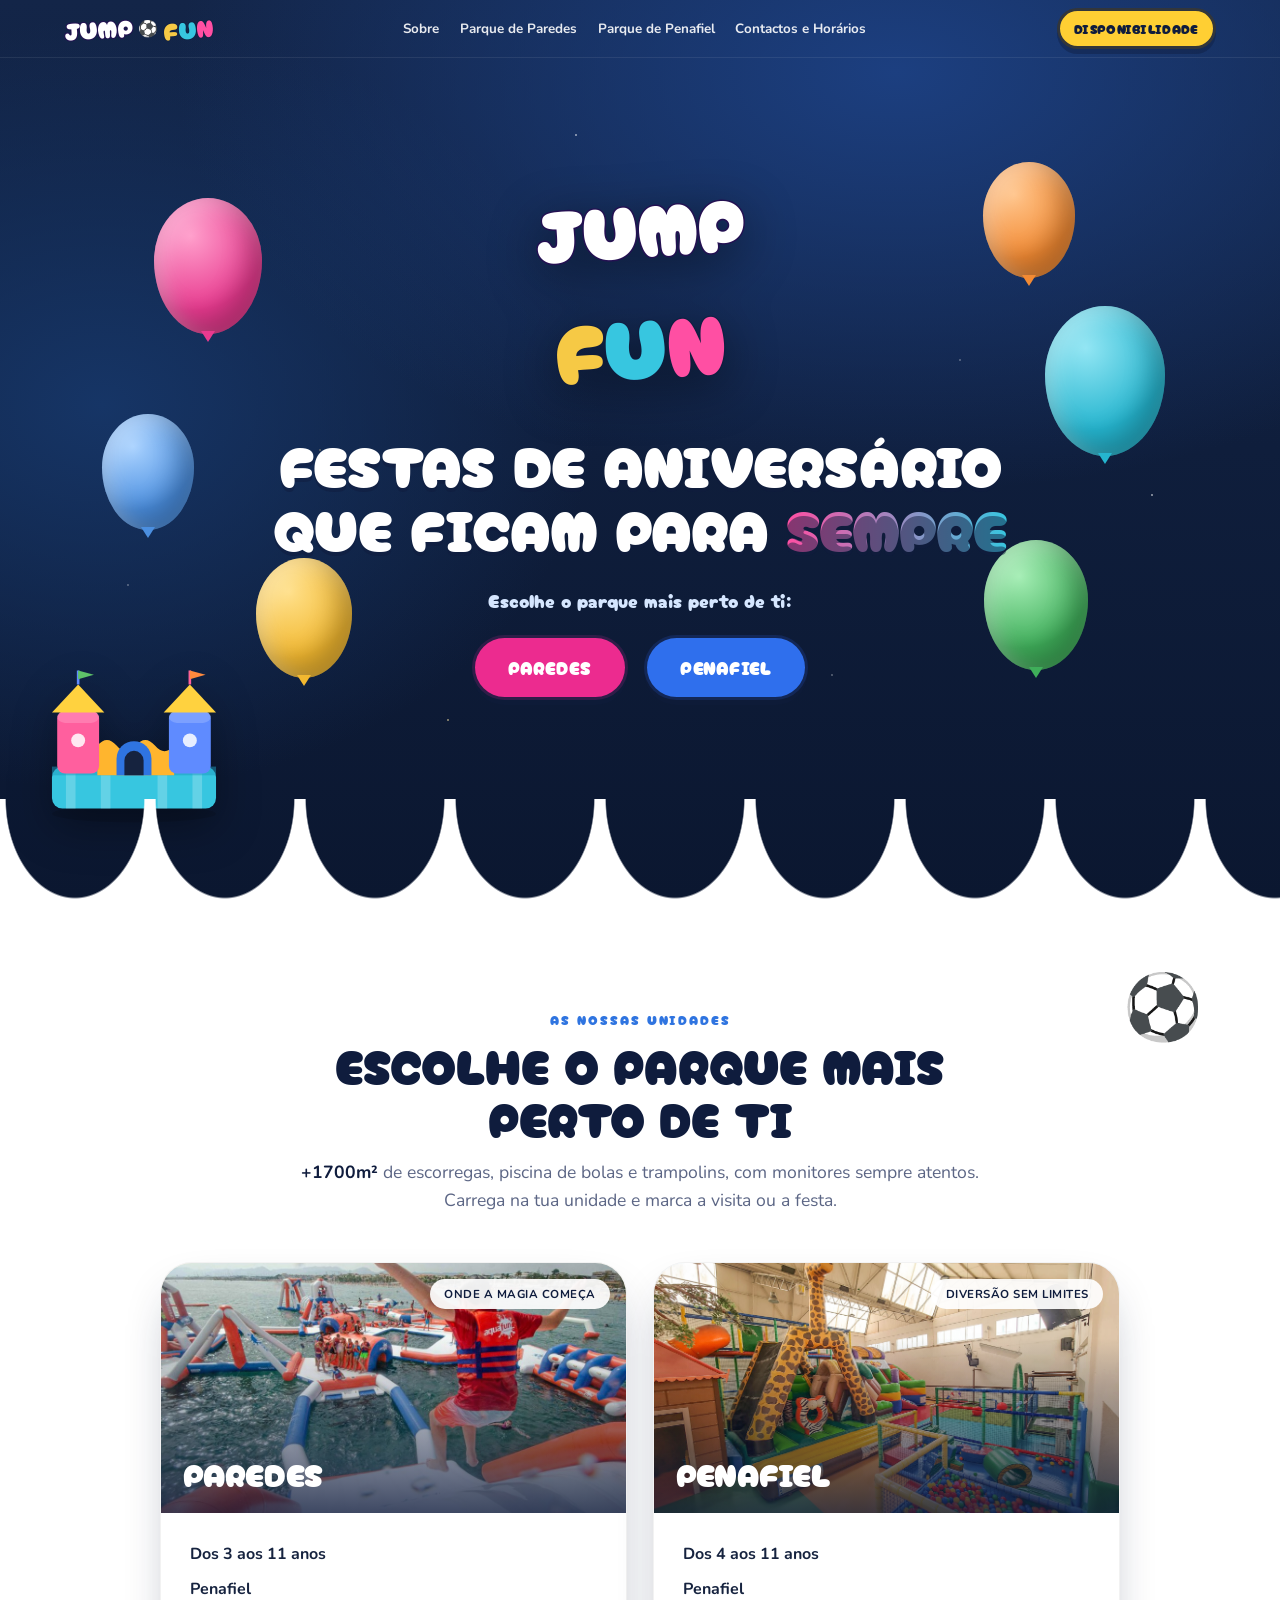
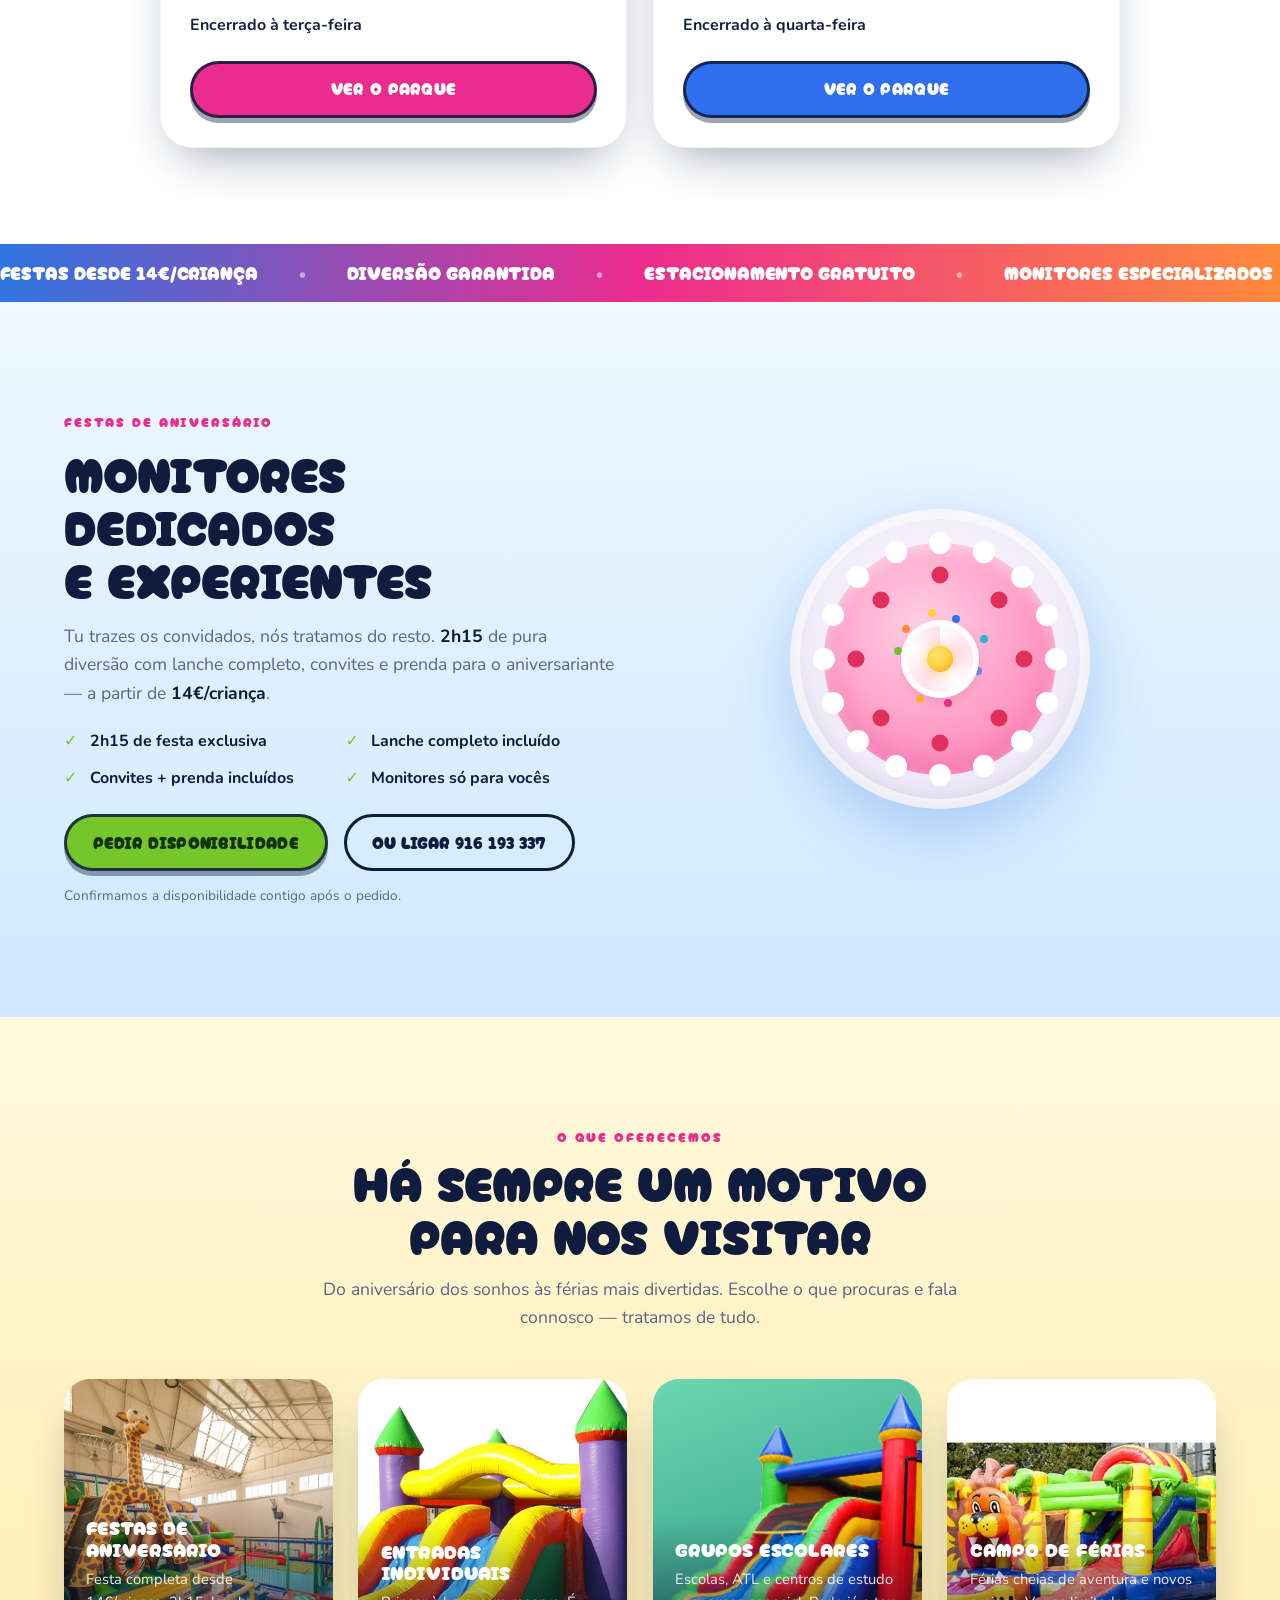
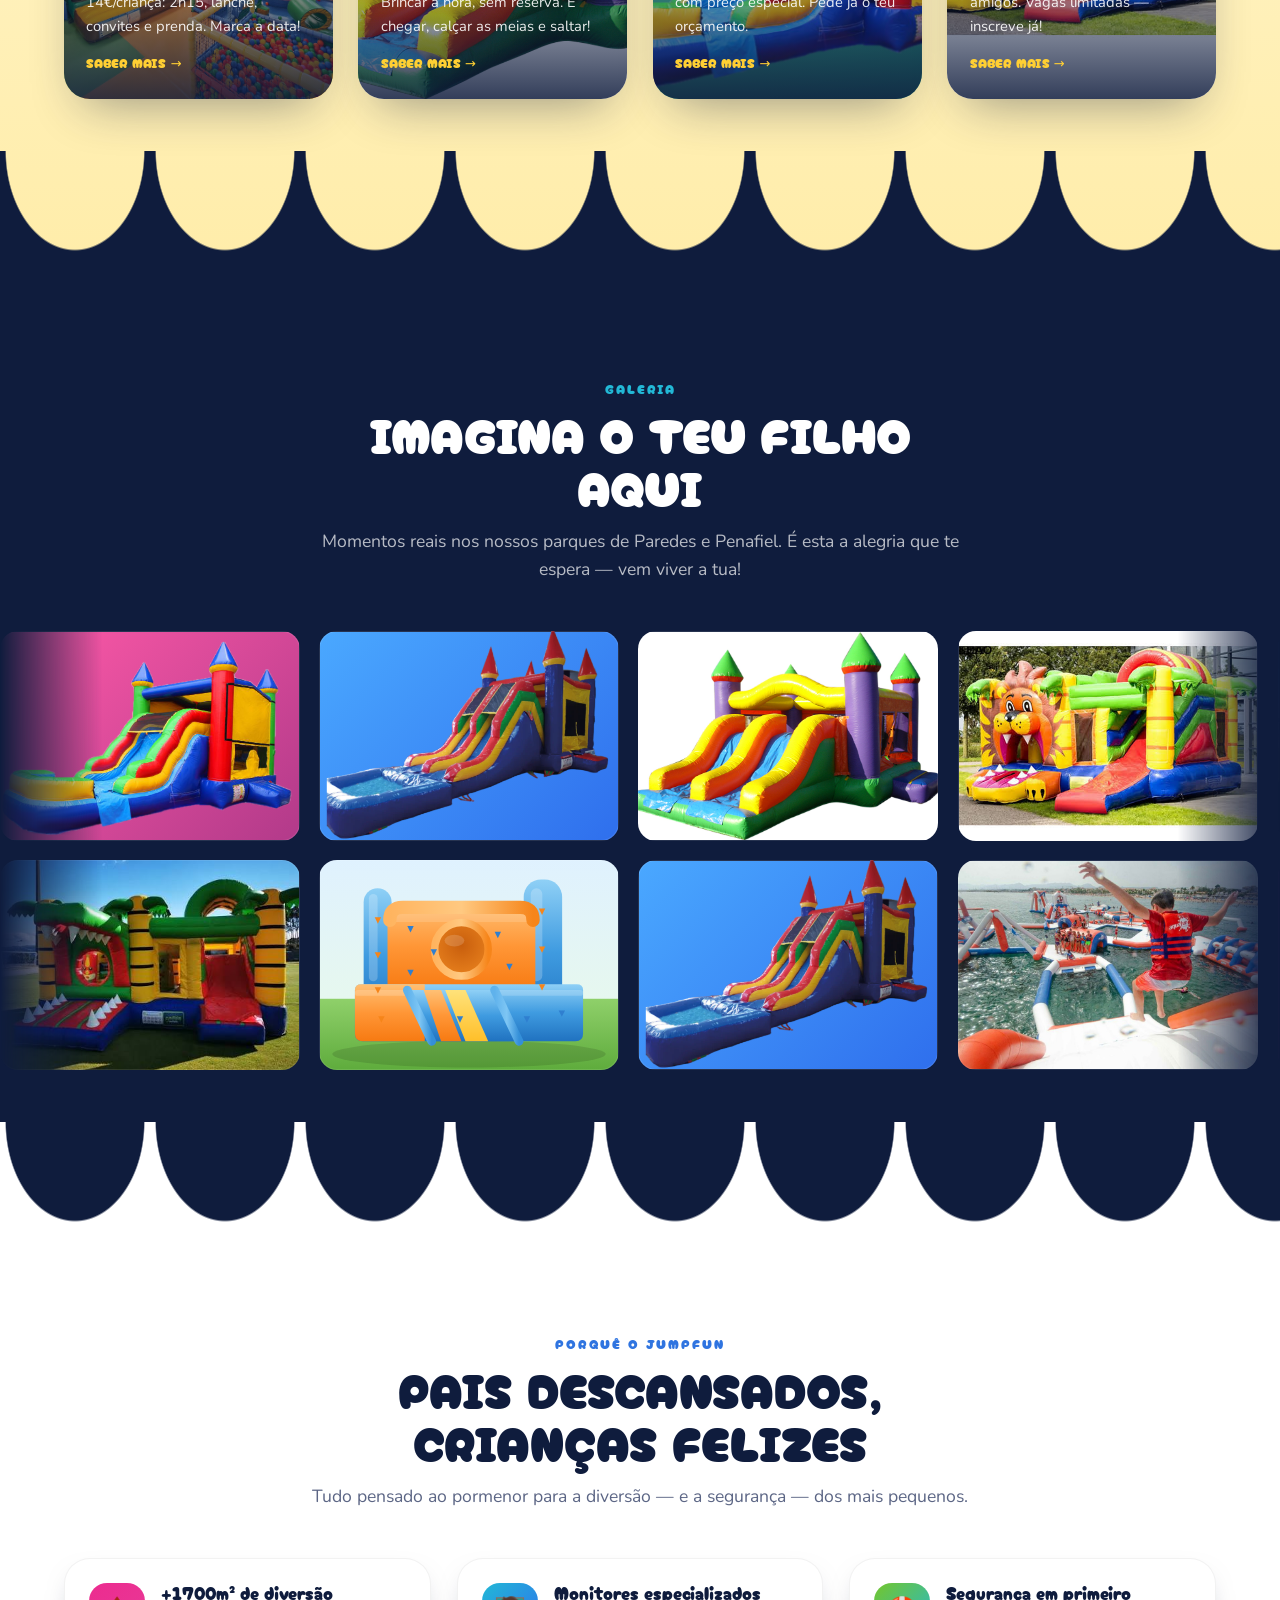
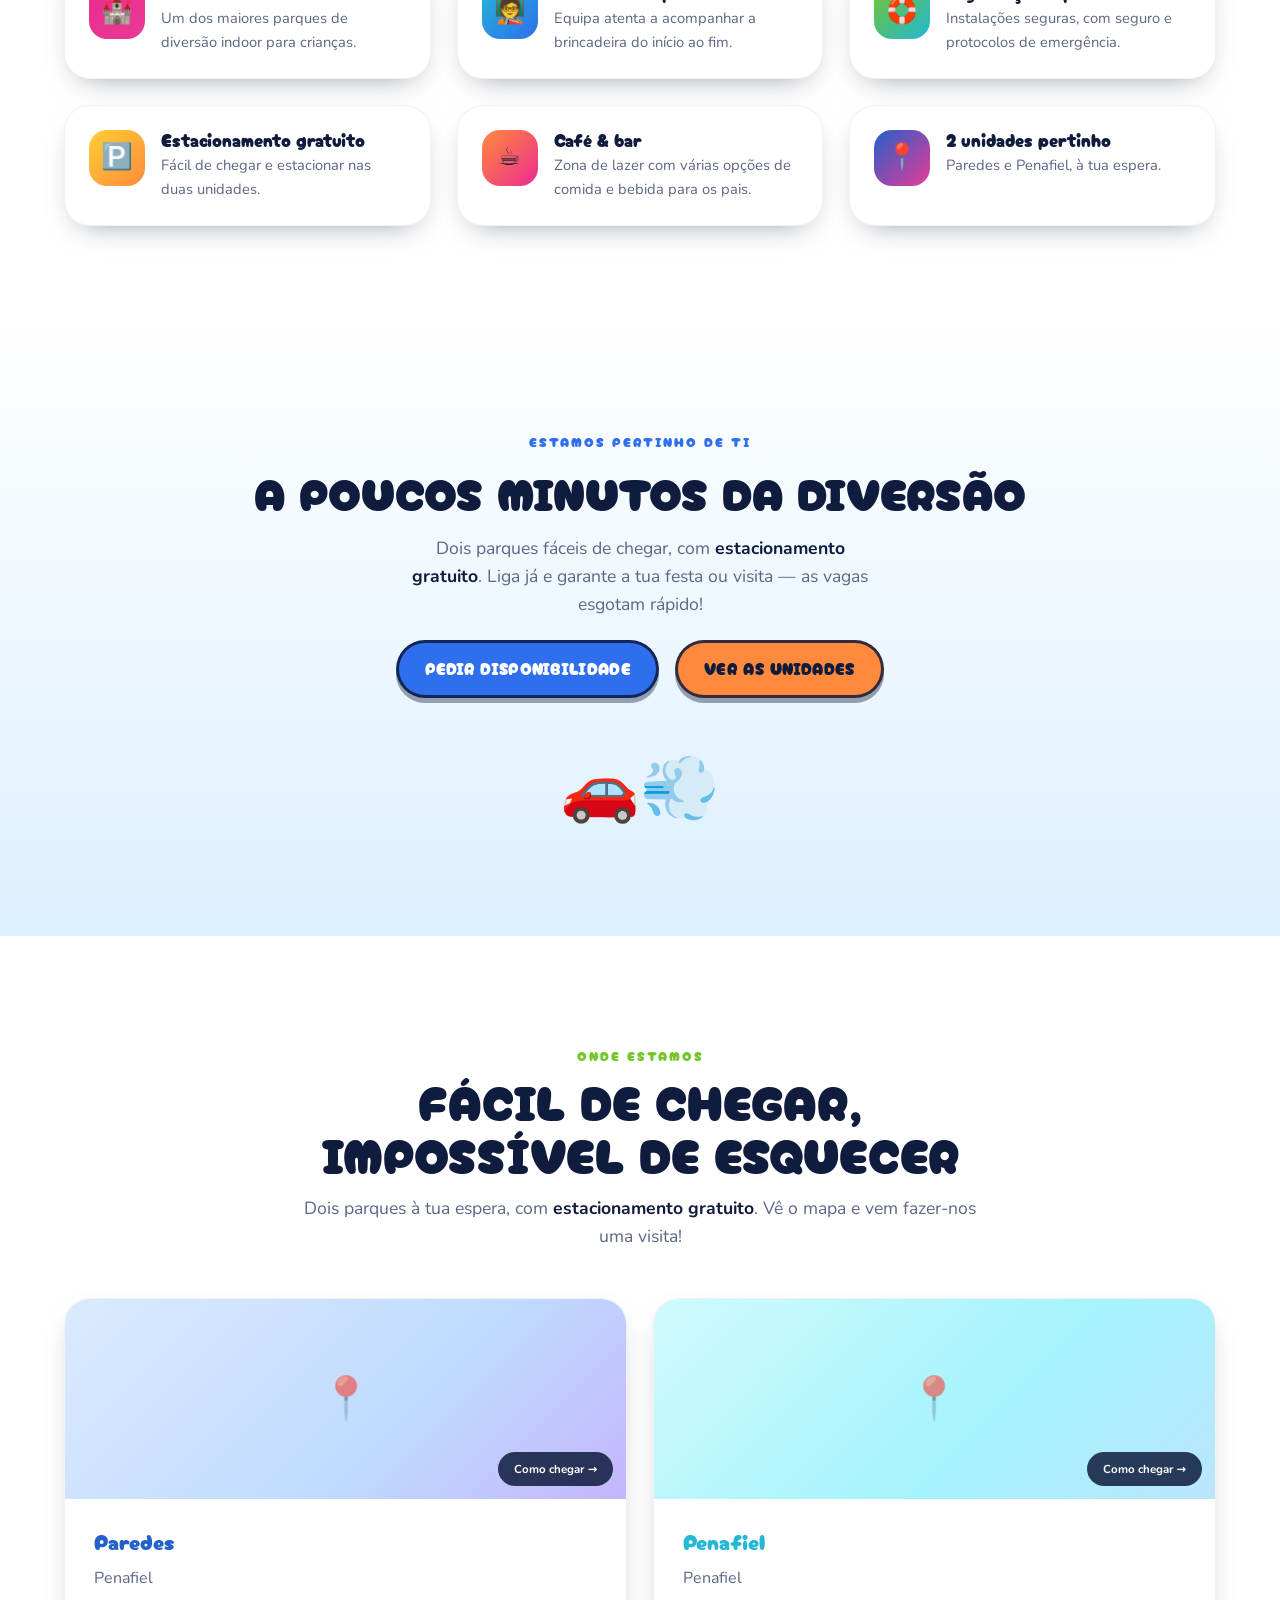
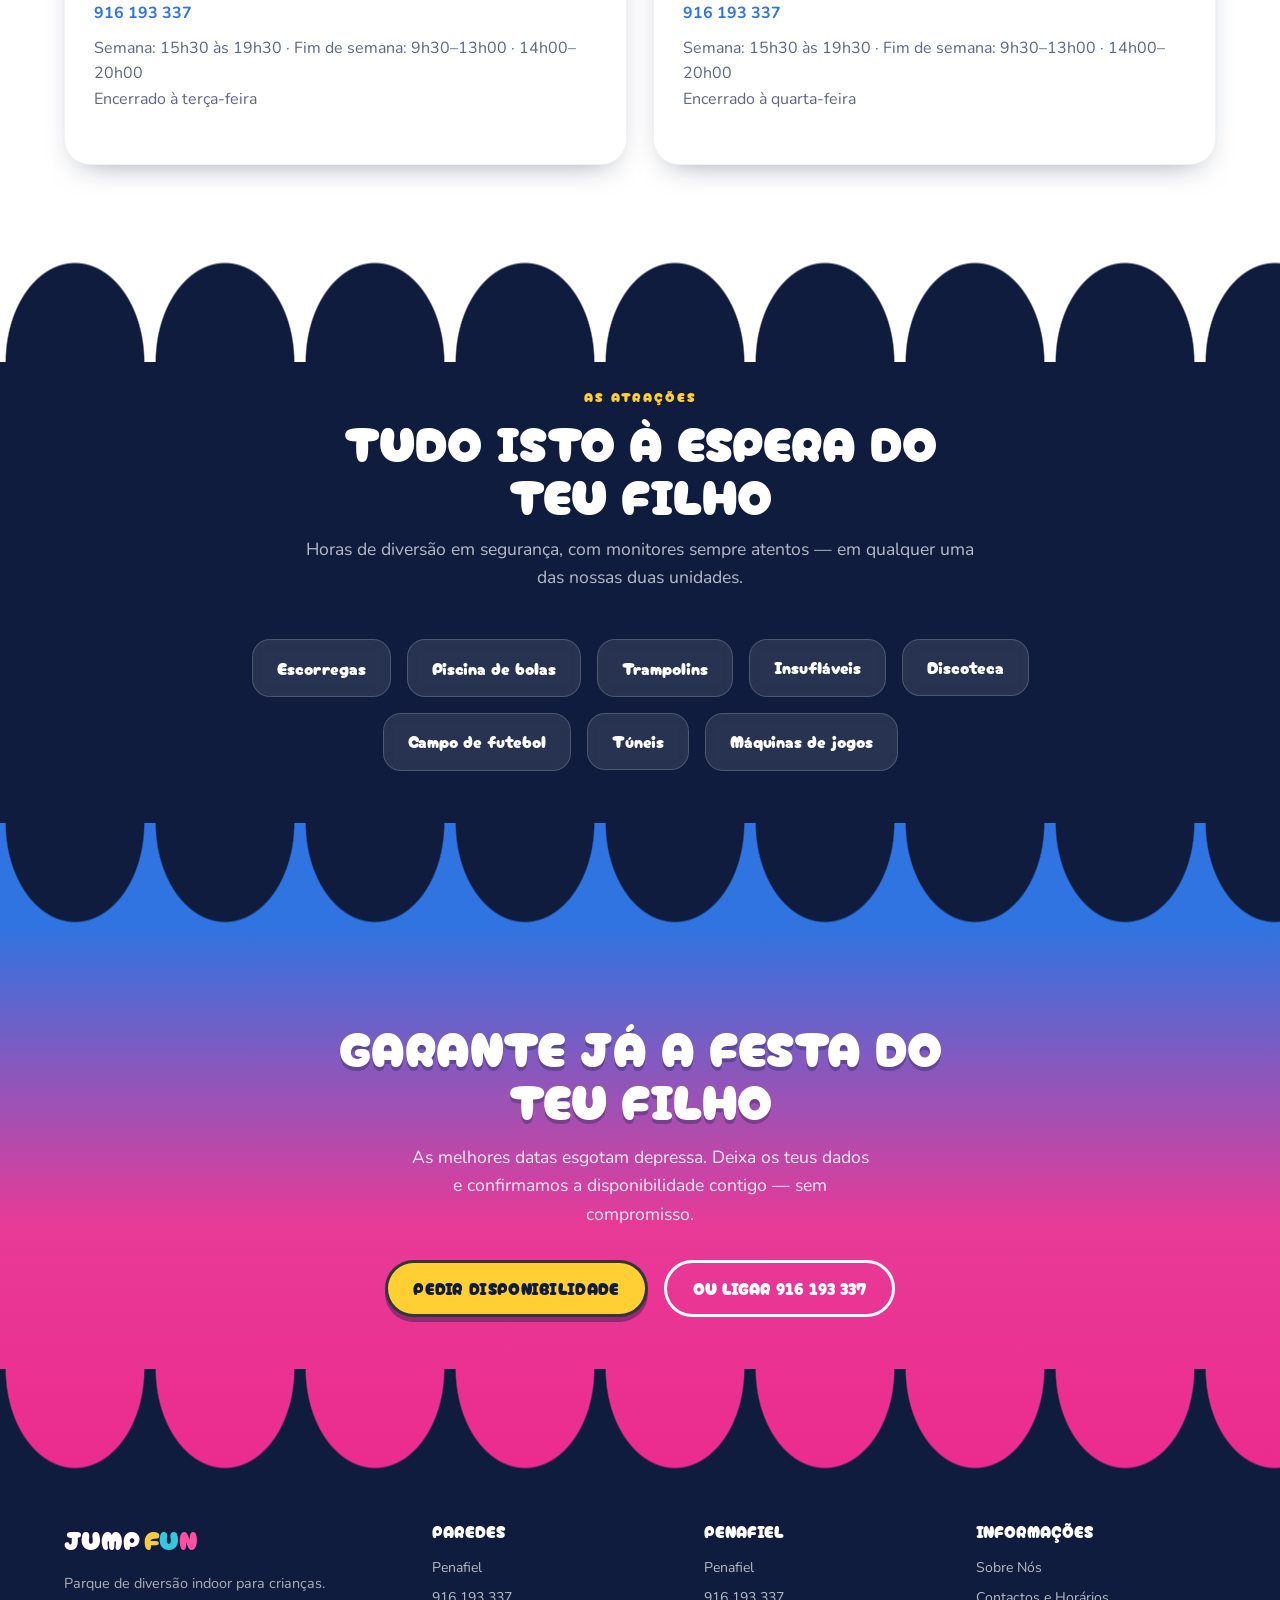
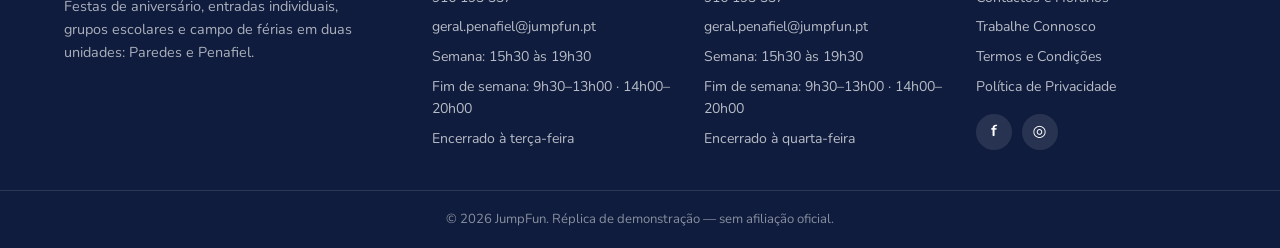
==== index.html @ 9852b0cd "Fundo da seccao de Festas passa a azul-claro" ====
<!DOCTYPE html>
<html lang="pt">
<head>
  <meta charset="UTF-8" />
  <meta name="viewport" content="width=device-width, initial-scale=1.0" />
  <meta name="description" content="Parque de diversão indoor para crianças. Festas de aniversário, entradas individuais, grupos escolares e campo de férias em duas unidades: Paredes e Penafiel." />
  <title>JumpFun — Diversão mágica para crianças</title>
  <link rel="icon" href="data:image/svg+xml,%3Csvg xmlns='http://www.w3.org/2000/svg' viewBox='0 0 100 100'%3E%3Ctext y='.9em' font-size='90'%3E%F0%9F%8E%88%3C/text%3E%3C/svg%3E" />
  <link rel="preconnect" href="https://fonts.googleapis.com" />
  <link rel="preconnect" href="https://fonts.gstatic.com" crossorigin />
  <link href="https://fonts.googleapis.com/css2?family=Cherry+Bomb+One&family=Nunito:wght@400;600;700;800&display=swap" rel="stylesheet" />
  <link rel="stylesheet" href="css/styles.css?v=20260718e" />
</head>
<body>

  <!-- ===================== CABEÇALHO ===================== -->
  <header class="site-header" id="header">
    <div class="container header-inner">
      <a href="#topo" class="logo" aria-label="JumpFun">
        <span class="logo-balizas">Jump</span><span class="logo-ball" aria-hidden="true">⚽</span>
        <span class="logo-landia">
          <span style="--c:#f6c945">F</span><span style="--c:#37c6e0">U</span><span style="--c:#ff4fa3">N</span>
        </span>
      </a>

      <nav class="nav" id="nav" aria-label="Principal">
        <a href="#sobre">Sobre</a>
        <a href="#unidades">Parque de Paredes</a>
        <a href="#unidades">Parque de Penafiel</a>
        <a href="#contactos">Contactos e Horários</a>
      </nav>

      <div class="header-actions">
        <a href="#festas" class="btn3d btn-yellow btn-sm nav-cta">Disponibilidade</a>
        <button class="nav-toggle" id="navToggle" aria-label="Abrir menu" aria-expanded="false" aria-controls="nav">☰</button>
      </div>
    </div>
  </header>

  <!-- ===================== HERO ===================== -->
  <section class="hero" id="topo">
    <div class="stars" aria-hidden="true"></div>
    <span class="balloon b-pink"   aria-hidden="true"></span>
    <span class="balloon b-purple" aria-hidden="true"></span>
    <span class="balloon b-yellow" aria-hidden="true"></span>
    <span class="balloon b-green"  aria-hidden="true"></span>
    <span class="balloon b-orange" aria-hidden="true"></span>
    <span class="balloon b-teal"   aria-hidden="true"></span>
    <img src="img/insuflavel.svg" class="hero-inflatable" alt="" aria-hidden="true" />

    <div class="container hero-inner">
      <div class="hero-logo" aria-hidden="true">
        <span class="logo-balizas big">Jump</span>
        <span class="logo-landia big">
          <span style="--c:#f6c945">F</span><span style="--c:#37c6e0">U</span><span style="--c:#ff4fa3">N</span>
        </span>
      </div>
      <h1 class="hero-title">Festas de aniversário que ficam para <span class="text-gradient">sempre</span></h1>
      <p class="hero-sub">Escolhe o parque mais perto de ti:</p>
      <div class="hero-actions">
        <a href="#unidades" class="btn3d btn-pink btn-lg">Paredes</a>
        <a href="#unidades" class="btn3d btn-blue btn-lg">Penafiel</a>
      </div>
    </div>
    <div class="wave wave-white" aria-hidden="true"></div>
  </section>

  <!-- ===================== UNIDADES ===================== -->
  <section class="section section-white" id="unidades">
    <span class="deco-ball" data-spin="0.55" aria-hidden="true">⚽</span>
    <div class="container">
      <div class="section-head" id="sobre">
        <p class="eyebrow eyebrow-purple">As nossas unidades</p>
        <h2>Escolhe o parque mais perto de ti</h2>
        <p class="lead"><strong>+1700m²</strong> de escorregas, piscina de bolas e trampolins, com
          monitores sempre atentos. Carrega na tua unidade e marca a visita ou a festa.</p>
      </div>

      <div class="grid grid-2 units">
        <article class="unit-card">
          <div class="unit-photo photo-smf">
            <span class="badge">Onde a magia começa</span>
            <h3>Paredes</h3>
          </div>
          <div class="unit-body">
            <ul class="plain-list">
              <li>Dos 3 aos 11 anos</li>
              <li>Penafiel</li>
              <li>Encerrado à terça-feira</li>
            </ul>
            <a href="#contactos" class="btn3d btn-pink btn-block">Ver o parque</a>
          </div>
        </article>
        <article class="unit-card">
          <div class="unit-photo photo-oaz">
            <span class="badge">Diversão sem limites</span>
            <h3>Penafiel</h3>
          </div>
          <div class="unit-body">
            <ul class="plain-list">
              <li>Dos 4 aos 11 anos</li>
              <li>Penafiel</li>
              <li>Encerrado à quarta-feira</li>
            </ul>
            <a href="#contactos" class="btn3d btn-blue btn-block">Ver o parque</a>
          </div>
        </article>
      </div>
    </div>
  </section>

  <!-- ===================== FAIXA A ROLAR ===================== -->
  <div class="marquee-bar" aria-hidden="true">
    <div class="marquee-track">
      <span>Festas desde 14€/criança</span><span>Diversão garantida</span><span>Estacionamento gratuito</span>
      <span>Monitores especializados</span><span>Lanche incluído</span><span>+1700m² de diversão</span>
      <span>Marca já: 916 193 337</span><span>2 parques à tua espera</span>
      <span>Festas desde 14€/criança</span><span>Diversão garantida</span><span>Estacionamento gratuito</span>
      <span>Monitores especializados</span><span>Lanche incluído</span><span>+1700m² de diversão</span>
      <span>Marca já: 916 193 337</span><span>2 parques à tua espera</span>
    </div>
  </div>

  <!-- ===================== FESTAS ===================== -->
  <section class="section section-blush" id="festas">
    <div class="container grid grid-2 party">
      <div class="party-content">
        <p class="eyebrow eyebrow-pink">Festas de aniversário</p>
        <h2>Monitores dedicados<br class="hide-sm" /> e experientes</h2>
        <p class="lead">Tu trazes os convidados, nós tratamos do resto. <strong>2h15</strong> de pura
          diversão com lanche completo, convites e prenda para o aniversariante — a partir de
          <strong>14€/criança</strong>.</p>
        <ul class="feature-grid">
          <li>2h15 de festa exclusiva</li>
          <li>Lanche completo incluído</li>
          <li>Convites + prenda incluídos</li>
          <li>Monitores só para vocês</li>
        </ul>
        <div class="btn-row">
          <a href="#contactos" class="btn3d btn-green">Pedir disponibilidade</a>
          <a href="tel:+351916193337" class="btn-ghost">Ou ligar 916 193 337</a>
        </div>
        <p class="fineprint">Confirmamos a disponibilidade contigo após o pedido.</p>
      </div>
      <div class="party-art" aria-hidden="true">
        <div class="cake" data-spin="0.14">
          <span class="cake-plate"></span>
          <span class="cake-frost"></span>
          <span class="cake-cream"></span>
          <span class="cake-cherry"></span>
          <span class="cake-sprinkle"></span>
          <span class="cake-rosette"></span>
        </div>
      </div>
    </div>
  </section>

  <!-- ===================== O QUE OFERECEMOS ===================== -->
  <section class="section section-blush-2 has-wave-night" id="ofertas">
    <div class="container">
      <div class="section-head">
        <p class="eyebrow eyebrow-pink">O que oferecemos</p>
        <h2>Há sempre um motivo para nos visitar</h2>
        <p class="lead">Do aniversário dos sonhos às férias mais divertidas. Escolhe o que procuras
          e fala connosco — tratamos de tudo.</p>
      </div>
      <div class="grid grid-4 offers">
        <a href="#festas" class="offer-card o-pink">
          <div class="offer-overlay">
            <h3>Festas de Aniversário</h3>
            <p>Festa completa desde 14€/criança: 2h15, lanche, convites e prenda. Marca a data!</p>
            <span class="offer-link">Saber mais →</span>
          </div>
        </a>
        <a href="#contactos" class="offer-card o-cyan">
          <div class="offer-overlay">
            <h3>Entradas Individuais</h3>
            <p>Brincar à hora, sem reserva. É chegar, calçar as meias e saltar!</p>
            <span class="offer-link">Saber mais →</span>
          </div>
        </a>
        <a href="#contactos" class="offer-card o-green">
          <div class="offer-overlay">
            <h3>Grupos Escolares</h3>
            <p>Escolas, ATL e centros de estudo com preço especial. Pede já o teu orçamento.</p>
            <span class="offer-link">Saber mais →</span>
          </div>
        </a>
        <a href="#contactos" class="offer-card o-orange">
          <div class="offer-overlay">
            <h3>Campo de Férias</h3>
            <p>Férias cheias de aventura e novos amigos. Vagas limitadas — inscreve já!</p>
            <span class="offer-link">Saber mais →</span>
          </div>
        </a>
      </div>
    </div>
    <div class="wave wave-night" aria-hidden="true"></div>
  </section>

  <!-- ===================== GALERIA ===================== -->
  <section class="section section-night has-wave-white">
    <div class="container">
      <div class="section-head light">
        <p class="eyebrow eyebrow-cyan">Galeria</p>
        <h2>Imagina o teu filho aqui</h2>
        <p class="lead">Momentos reais nos nossos parques de Paredes e Penafiel.
          É esta a alegria que te espera — vem viver a tua!</p>
      </div>
    </div>
    <div class="gallery-mask">
      <div class="gallery-row">
        <span class="gtile g1"></span><span class="gtile g2"></span><span class="gtile g3"></span>
        <span class="gtile g4"></span><span class="gtile g5"></span><span class="gtile g6"></span>
        <span class="gtile g7"></span><span class="gtile g8"></span>
        <span class="gtile g1"></span><span class="gtile g2"></span><span class="gtile g3"></span>
        <span class="gtile g4"></span><span class="gtile g5"></span><span class="gtile g6"></span>
        <span class="gtile g7"></span><span class="gtile g8"></span>
      </div>
      <div class="gallery-row reverse">
        <span class="gtile g5"></span><span class="gtile g8"></span><span class="gtile g2"></span>
        <span class="gtile g6"></span><span class="gtile g1"></span><span class="gtile g7"></span>
        <span class="gtile g3"></span><span class="gtile g4"></span>
        <span class="gtile g5"></span><span class="gtile g8"></span><span class="gtile g2"></span>
        <span class="gtile g6"></span><span class="gtile g1"></span><span class="gtile g7"></span>
        <span class="gtile g3"></span><span class="gtile g4"></span>
      </div>
    </div>
    <div class="wave wave-white" aria-hidden="true"></div>
  </section>

  <!-- ===================== PORQUÊ ===================== -->
  <section class="section section-white">
    <div class="container">
      <div class="section-head">
        <p class="eyebrow eyebrow-purple">Porquê o JumpFun</p>
        <h2>Pais descansados, crianças felizes</h2>
        <p class="lead">Tudo pensado ao pormenor para a diversão — e a segurança — dos mais pequenos.</p>
      </div>
      <div class="grid grid-3 why">
        <div class="why-card"><span class="why-icon i-pink">🏰</span><div><h3>+1700m² de diversão</h3><p>Um dos maiores parques de diversão indoor para crianças.</p></div></div>
        <div class="why-card"><span class="why-icon i-cyan">🧑‍🏫</span><div><h3>Monitores especializados</h3><p>Equipa atenta a acompanhar a brincadeira do início ao fim.</p></div></div>
        <div class="why-card"><span class="why-icon i-green">🛟</span><div><h3>Segurança em primeiro</h3><p>Instalações seguras, com seguro e protocolos de emergência.</p></div></div>
        <div class="why-card"><span class="why-icon i-yellow">🅿️</span><div><h3>Estacionamento gratuito</h3><p>Fácil de chegar e estacionar nas duas unidades.</p></div></div>
        <div class="why-card"><span class="why-icon i-orange">☕</span><div><h3>Café &amp; bar</h3><p>Zona de lazer com várias opções de comida e bebida para os pais.</p></div></div>
        <div class="why-card"><span class="why-icon i-violet">📍</span><div><h3>2 unidades pertinho</h3><p>Paredes e Penafiel, à tua espera.</p></div></div>
      </div>
    </div>
  </section>

  <!-- ===================== CTA INTERMÉDIO ===================== -->
  <section class="section section-sky">
    <div class="container center">
      <p class="eyebrow eyebrow-blue">Estamos pertinho de ti</p>
      <h2>A poucos minutos da diversão</h2>
      <p class="lead lead-center">Dois parques fáceis de chegar, com <strong>estacionamento gratuito</strong>.
        Liga já e garante a tua festa ou visita — as vagas esgotam rápido!</p>
      <div class="btn-row center">
        <a href="#contactos" class="btn3d btn-blue">Pedir disponibilidade</a>
        <a href="#unidades" class="btn3d btn-orange">Ver as unidades</a>
      </div>
      <div class="car-art" aria-hidden="true"><span>🚗💨</span></div>
    </div>
  </section>

  <!-- ===================== LOCALIZAÇÃO ===================== -->
  <section class="section section-white" id="contactos">
    <div class="container">
      <div class="section-head">
        <p class="eyebrow eyebrow-green">Onde estamos</p>
        <h2>Fácil de chegar, impossível de esquecer</h2>
        <p class="lead">Dois parques à tua espera, com <strong>estacionamento gratuito</strong>.
          Vê o mapa e vem fazer-nos uma visita!</p>
      </div>
      <div class="grid grid-2 locations">
        <article class="loc-card">
          <a class="loc-map map-smf" href="https://www.google.com/maps/search/Parque+JumpFun+Paredes" target="_blank" rel="noopener noreferrer">
            <span class="loc-pin">Como chegar →</span>
          </a>
          <div class="loc-body">
            <h3 class="c-violet">Paredes</h3>
            <ul class="plain-list">
              <li>Penafiel</li>
              <li><a href="tel:+351916193337">916 193 337</a></li>
              <li>Semana: 15h30 às 19h30 · Fim de semana: 9h30–13h00 · 14h00–20h00<br /><span class="muted">Encerrado à terça-feira</span></li>
            </ul>
          </div>
        </article>
        <article class="loc-card">
          <a class="loc-map map-oaz" href="https://www.google.com/maps/search/Parque+JumpFun+Penafiel" target="_blank" rel="noopener noreferrer">
            <span class="loc-pin">Como chegar →</span>
          </a>
          <div class="loc-body">
            <h3 class="c-cyan">Penafiel</h3>
            <ul class="plain-list">
              <li>Penafiel</li>
              <li><a href="tel:+351916193337">916 193 337</a></li>
              <li>Semana: 15h30 às 19h30 · Fim de semana: 9h30–13h00 · 14h00–20h00<br /><span class="muted">Encerrado à quarta-feira</span></li>
            </ul>
          </div>
        </article>
      </div>
    </div>
  </section>

  <!-- ===================== ATRAÇÕES ===================== -->
  <section class="section section-night atracoes has-wave-top-white has-wave-purple">
    <div class="container">
      <div class="section-head light">
        <p class="eyebrow eyebrow-yellow">As atrações</p>
        <h2>Tudo isto à espera do teu filho</h2>
        <p class="lead">Horas de diversão em segurança, com monitores sempre atentos —
          em qualquer uma das nossas duas unidades.</p>
      </div>
      <div class="chips">
        <span class="chip">Escorregas</span><span class="chip">Piscina de bolas</span>
        <span class="chip">Trampolins</span><span class="chip">Insufláveis</span>
        <span class="chip">Discoteca</span><span class="chip">Campo de futebol</span>
        <span class="chip">Túneis</span><span class="chip">Máquinas de jogos</span>
      </div>
    </div>
    <div class="wave wave-purple" aria-hidden="true"></div>
  </section>

  <!-- ===================== CTA FINAL ===================== -->
  <section class="section section-cta has-wave-night">
    <div class="container center">
      <h2 class="cta-title">Garante já a festa do teu filho</h2>
      <p class="lead lead-center light-text">As melhores datas esgotam depressa. Deixa os teus dados
        e confirmamos a disponibilidade contigo — sem compromisso.</p>
      <div class="btn-row center">
        <a href="#contactos" class="btn3d btn-yellow">Pedir disponibilidade</a>
        <a href="tel:+351916193337" class="btn-ghost light">Ou ligar 916 193 337</a>
      </div>
    </div>
    <div class="wave wave-night" aria-hidden="true"></div>
  </section>

  <!-- ===================== RODAPÉ ===================== -->
  <footer class="site-footer">
    <div class="container footer-grid">
      <div>
        <span class="logo-balizas">Jump</span>
        <span class="logo-landia">
          <span style="--c:#f6c945">F</span><span style="--c:#37c6e0">U</span><span style="--c:#ff4fa3">N</span>
        </span>
        <p class="footer-desc">Parque de diversão indoor para crianças. Festas de aniversário, entradas
          individuais, grupos escolares e campo de férias em duas unidades: Paredes e
          Penafiel.</p>
      </div>
      <div>
        <p class="footer-title">Paredes</p>
        <ul class="footer-list">
          <li>Penafiel</li>
          <li><a href="tel:+351916193337">916 193 337</a></li>
          <li><a href="mailto:geral.penafiel@jumpfun.pt">geral.penafiel@jumpfun.pt</a></li>
          <li>Semana: 15h30 às 19h30</li>
          <li>Fim de semana: 9h30–13h00 · 14h00–20h00</li>
          <li>Encerrado à terça-feira</li>
        </ul>
      </div>
      <div>
        <p class="footer-title">Penafiel</p>
        <ul class="footer-list">
          <li>Penafiel</li>
          <li><a href="tel:+351916193337">916 193 337</a></li>
          <li><a href="mailto:geral.penafiel@jumpfun.pt">geral.penafiel@jumpfun.pt</a></li>
          <li>Semana: 15h30 às 19h30</li>
          <li>Fim de semana: 9h30–13h00 · 14h00–20h00</li>
          <li>Encerrado à quarta-feira</li>
        </ul>
      </div>
      <div>
        <p class="footer-title">Informações</p>
        <ul class="footer-list">
          <li><a href="#sobre">Sobre Nós</a></li>
          <li><a href="#contactos">Contactos e Horários</a></li>
          <li><a href="#festas">Trabalhe Connosco</a></li>
          <li><a href="#">Termos e Condições</a></li>
          <li><a href="#">Política de Privacidade</a></li>
        </ul>
        <div class="socials">
          <a href="https://www.facebook.com/jumpfun" target="_blank" rel="noopener noreferrer" aria-label="Facebook">f</a>
          <a href="https://www.instagram.com/jumpfun" target="_blank" rel="noopener noreferrer" aria-label="Instagram">◎</a>
        </div>
      </div>
    </div>
    <div class="footer-bottom">
      <div class="container">
        <p>© <span id="ano"></span> JumpFun. Réplica de demonstração — sem afiliação oficial.</p>
      </div>
    </div>
  </footer>

  <script src="js/main.js?v=20260718e"></script>
</body>
</html>
---- css/styles.css ----
/* ===========================================================
   JumpFun — landing page
   Paleta "magic-*", tipografia Cherry Bomb One + Nunito.
   =========================================================== */

:root {
  --magic-night:   #0f1c3d;
  --magic-violet:  #2360c9;
  --magic-purple:  #2f74e0;
  --magic-pink:    #ec2b8f;
  --magic-fuchsia: #e83a97;
  --magic-cyan:    #22b8d6;
  --magic-blue:    #2f6fed;
  --magic-green:   #74c62b;
  --magic-yellow:  #ffcf33;
  --magic-orange:  #ff8a3d;

  --foreground: #0f1c3d;
  --ink: #16233f;
  --muted: #5c6685;

  --radius: 26px;
  --radius-lg: 32px;
  --shadow: 0 22px 50px -20px rgba(15,28,61,.45);
  --shadow-sm: 0 12px 30px -16px rgba(15,28,61,.5);
  --max: 1152px;

  --font-display: "Cherry Bomb One", "Nunito", system-ui, sans-serif;
  --font-body: "Nunito", system-ui, -apple-system, sans-serif;
}

* { box-sizing: border-box; }
html { scroll-behavior: smooth; }
body {
  margin: 0;
  font-family: var(--font-body);
  color: var(--ink);
  background: #fff;
  line-height: 1.6;
  -webkit-font-smoothing: antialiased;
  overflow-x: hidden;
}
html { overflow-x: hidden; }
img { max-width: 100%; display: block; }
a { color: inherit; text-decoration: none; }
h1, h2, h3, h4 { font-family: var(--font-display); font-weight: 400; margin: 0; line-height: 1.1; }
.container { width: min(var(--max), 92%); margin-inline: auto; }
.center { text-align: center; }
.hide-sm { display: inline; }

/* ---------- Logótipo ---------- */
.logo { display: inline-flex; align-items: center; gap: .3rem; line-height: 1; }
.logo-balizas {
  font-family: var(--font-display);
  font-size: 1.5rem; color: #fff;
  -webkit-text-stroke: 2px #241052; paint-order: stroke fill;
  text-transform: uppercase; transform: rotate(-4deg);
}
.logo-ball { font-size: 1rem; }
.logo-landia { font-family: var(--font-display); font-size: 1.5rem; text-transform: uppercase; transform: rotate(-4deg); }
.logo-landia span { color: var(--c); -webkit-text-stroke: 1.5px rgba(15,28,61,.6); paint-order: stroke fill; }
.logo-balizas.big { font-size: clamp(2.4rem, 8vw, 4.6rem); -webkit-text-stroke: 3px #241052; display: block; }
.logo-landia.big { font-size: clamp(2.6rem, 9vw, 5.2rem); display: block; margin-top: -.1em; }
.logo-landia.big span { -webkit-text-stroke: 2.5px rgba(15,28,61,.65); }
.site-footer .logo-balizas, .site-footer .logo-landia { font-size: 1.6rem; }

/* ---------- Botões 3D ---------- */
.btn3d {
  display: inline-flex; align-items: center; justify-content: center; gap: .4em;
  font-family: var(--font-display); font-size: 1rem;
  text-transform: uppercase; letter-spacing: .3px;
  padding: .8em 1.6em; border-radius: 999px;
  border: 3px solid rgba(15,28,61,.85); color: #fff; cursor: pointer;
  box-shadow: 0 5px 0 rgba(15,28,61,.4);
  transition: transform .14s ease, box-shadow .14s ease, filter .14s ease;
}
.btn3d:hover { transform: translateY(-3px); box-shadow: 0 8px 0 rgba(15,28,61,.4); }
.btn3d:active { transform: translateY(1px); box-shadow: 0 3px 0 rgba(15,28,61,.4); }
.btn-sm { font-size: .82rem; padding: .55em 1.1em; }
.btn-lg { font-size: 1.1rem; padding: .9em 1.9em; }
.btn-block { width: 100%; }
.btn-yellow { background: var(--magic-yellow); color: var(--magic-night); }
.btn-pink   { background: var(--magic-pink); }
.btn-blue   { background: var(--magic-blue); }
.btn-green  { background: var(--magic-green); color: #14320a; }
.btn-orange { background: var(--magic-orange); color: var(--magic-night); }
.btn-ghost {
  display: inline-flex; align-items: center; justify-content: center;
  font-family: var(--font-display); text-transform: uppercase; font-size: 1rem;
  padding: .8em 1.6em; border-radius: 999px; border: 3px solid var(--magic-night); color: var(--magic-night);
  transition: background .15s ease, color .15s ease;
}
.btn-ghost:hover { background: var(--magic-night); color: #fff; }
.btn-ghost.light { border-color: #fff; color: #fff; }
.btn-ghost.light:hover { background: #fff; color: var(--magic-night); }

/* ---------- Cabeçalho ---------- */
.site-header {
  position: fixed; inset: 0 0 auto 0; z-index: 60;
  padding: .5rem 0; transition: background .3s, box-shadow .3s;
  border-bottom: 1px solid rgba(255,255,255,.08);
}
.site-header.scrolled { background: rgba(15,28,61,.95); backdrop-filter: blur(12px); box-shadow: 0 10px 30px -14px rgba(0,0,0,.6); }
.header-inner { display: flex; align-items: center; justify-content: space-between; gap: 1rem; }
.nav { display: flex; align-items: center; gap: 1.3rem; }
.nav > a { color: rgba(255,255,255,.9); font-weight: 700; font-size: .84rem; white-space: nowrap; transition: color .15s; }
.nav > a:hover { color: var(--magic-yellow); }
.header-actions { display: flex; align-items: center; gap: .6rem; }
.nav-toggle { display: none; background: rgba(255,255,255,.12); border: 0; color: #fff; font-size: 1.2rem; width: 40px; height: 40px; border-radius: 50%; cursor: pointer; }

/* ---------- Hero ---------- */
.hero {
  position: relative; min-height: 100vh; display: flex; align-items: center;
  text-align: center; overflow: hidden; padding: 7rem 0 9rem; color: #fff;
  background:
    radial-gradient(1200px 700px at 70% 8%, #1c3f80 0%, transparent 60%),
    radial-gradient(900px 700px at 8% 45%, #163566 0%, transparent 55%),
    linear-gradient(180deg, #132548 0%, #0b1730 100%);
}
.stars {
  position: absolute; inset: 0; pointer-events: none; opacity: .85;
  background-image:
    radial-gradient(1.5px 1.5px at 20% 30%, #fff, transparent),
    radial-gradient(1.5px 1.5px at 80% 20%, #fff, transparent),
    radial-gradient(1px 1px at 50% 60%, #fff, transparent),
    radial-gradient(1.5px 1.5px at 35% 80%, #ffe9a8, transparent),
    radial-gradient(1px 1px at 65% 75%, #fff, transparent),
    radial-gradient(1.5px 1.5px at 90% 55%, #fff, transparent),
    radial-gradient(1px 1px at 10% 65%, #fff, transparent),
    radial-gradient(1.5px 1.5px at 45% 15%, #fff, transparent),
    radial-gradient(1px 1px at 25% 50%, #ffe9a8, transparent),
    radial-gradient(1px 1px at 75% 40%, #fff, transparent);
  background-repeat: no-repeat; animation: twinkle 4s ease-in-out infinite alternate;
}
@keyframes twinkle { from { opacity: .5; } to { opacity: .9; } }
.hero-inner { position: relative; z-index: 3; }
.hero-logo { filter: drop-shadow(0 12px 26px rgba(0,0,0,.45)); margin-bottom: 1.4rem; }
.hero-title { font-size: clamp(1.9rem, 5vw, 3.6rem); text-transform: uppercase; max-width: 20ch; margin: 0 auto; text-shadow: 0 4px 0 rgba(15,28,61,.5); }
.text-gradient { background: linear-gradient(90deg, #ff4fa3, #37c6e0); -webkit-background-clip: text; background-clip: text; color: transparent; }
.hero-sub { font-family: var(--font-display); font-size: 1.2rem; color: #d5e6ff; margin: 1.6rem 0 1.2rem; }
.hero-actions { display: flex; gap: 1rem; justify-content: center; flex-wrap: wrap; }

/* Balões */
.balloon {
  position: absolute; z-index: 2; width: 108px; height: 136px;
  border-radius: 50% 50% 50% 50% / 46% 46% 54% 54%;
  box-shadow: inset -12px -14px 26px rgba(0,0,0,.28), inset 10px 10px 22px rgba(255,255,255,.35);
  animation: floaty 6s ease-in-out infinite;
}
.balloon::after { content: ""; position: absolute; bottom: -8px; left: 50%; transform: translateX(-50%); border-left: 7px solid transparent; border-right: 7px solid transparent; border-top: 11px solid currentColor; }
.b-pink   { color:#e83a8f; background: radial-gradient(circle at 34% 28%, #ff9ecb, #e83a8f 62%); top: 22%; left: 12%; }
.b-purple { color:#4b8fe0; background: radial-gradient(circle at 34% 28%, #a9d2ff, #4b8fe0 62%); top: 46%; left: 8%; width:92px; height:116px; animation-delay:.8s; }
.b-yellow { color:#f2b830; background: radial-gradient(circle at 34% 28%, #ffe08a, #f2b830 62%); top: 62%; left: 20%; width:96px; height:120px; animation-delay:1.6s; }
.b-orange { color:#f28a33; background: radial-gradient(circle at 34% 28%, #ffc48a, #f28a33 62%); top: 18%; right: 16%; width:92px; height:116px; animation-delay:.4s; }
.b-teal   { color:#25b5cf; background: radial-gradient(circle at 34% 28%, #92e6f4, #25b5cf 62%); top: 34%; right: 9%; width:120px; height:150px; animation-delay:1.2s; }
.b-green  { color:#3fae5a; background: radial-gradient(circle at 34% 28%, #a5eeb5, #3fae5a 62%); top: 60%; right: 15%; width:104px; height:130px; animation-delay:2s; }
@keyframes floaty { 0%,100% { transform: translateY(0); } 50% { transform: translateY(-16px); } }
.hero-inflatable { position: absolute; z-index: 2; bottom: 74px; left: 3%; width: clamp(130px, 15vw, 210px);
  filter: drop-shadow(0 16px 22px rgba(0,0,0,.35)); animation: floaty 6.5s ease-in-out infinite; }
@media (max-width: 720px) { .hero-inflatable { display: none; } }

/* ---------- Ondas ---------- */
.wave { position: absolute; left: 0; right: 0; height: clamp(50px, 8vw, 120px); z-index: 4; }
.wave-white { bottom: -1px; background: #fff; -webkit-mask: radial-gradient(70px 100px at 50% 0, transparent 98%, #000) repeat-x; mask: radial-gradient(70px 100px at 50% 0, transparent 98%, #000) repeat-x; -webkit-mask-size: 150px 100%; mask-size: 150px 100%; }
.wave-night { bottom: -1px; background: var(--magic-night); -webkit-mask: radial-gradient(70px 100px at 50% 0, transparent 98%, #000) repeat-x; mask: radial-gradient(70px 100px at 50% 0, transparent 98%, #000) repeat-x; -webkit-mask-size: 150px 100%; mask-size: 150px 100%; }
.wave-purple { bottom: -1px; background: var(--magic-purple); -webkit-mask: radial-gradient(70px 100px at 50% 0, transparent 98%, #000) repeat-x; mask: radial-gradient(70px 100px at 50% 0, transparent 98%, #000) repeat-x; -webkit-mask-size: 150px 100%; mask-size: 150px 100%; }
.has-wave-night, .has-wave-white, .has-wave-purple { position: relative; }
.has-wave-top-white::before { content: ""; position: absolute; top: -1px; left: 0; right: 0; height: clamp(50px,8vw,120px); background: #fff; -webkit-mask: radial-gradient(70px 100px at 50% 100%, transparent 98%, #000) repeat-x; mask: radial-gradient(70px 100px at 50% 100%, transparent 98%, #000) repeat-x; -webkit-mask-size: 150px 100%; mask-size: 150px 100%; z-index: 4; }

/* ---------- Secções ---------- */
.section { padding: clamp(3.5rem, 8vw, 6rem) 0; position: relative; }
.section-white { background: #fff; }
.section-blush { background: linear-gradient(180deg, #eef8ff, #cfe8ff); }
.section-blush-2 { background: linear-gradient(180deg, #fff8dc, #ffedaa); padding-bottom: clamp(6rem, 12vw, 10rem); }
.section-sky { background: linear-gradient(180deg, #fff, #dcefff); }
.section-night { background: var(--magic-night); color: #fff; padding-block: clamp(4rem, 9vw, 7rem) clamp(6rem, 12vw, 10rem); }
.section-cta { background: linear-gradient(180deg, var(--magic-purple), var(--magic-fuchsia) 55%, var(--magic-pink)); color: #fff; padding-bottom: clamp(6rem, 12vw, 10rem); text-align: center; }

.section-head { text-align: center; max-width: 680px; margin: 0 auto 3rem; position: relative; z-index: 1; }
.section-head h2 { font-size: clamp(1.9rem, 4.6vw, 3rem); text-transform: uppercase; color: var(--magic-night); }
.section-head.light h2 { color: #fff; }
.section-head .lead { margin-top: .9rem; }
.section-head.light .lead { color: rgba(255,255,255,.7); }
.lead { color: var(--muted); font-size: 1.1rem; }
.lead-center { max-width: 42ch; margin-inline: auto; }
.lead strong { color: var(--magic-night); }
.light-text { color: rgba(255,255,255,.9) !important; }
.eyebrow { display: inline-block; text-transform: uppercase; letter-spacing: 2px; font-family: var(--font-display); font-size: .82rem; margin-bottom: .5rem; }
.eyebrow-purple { color: var(--magic-purple); }
.eyebrow-pink { color: var(--magic-pink); }
.eyebrow-cyan { color: var(--magic-cyan); }
.eyebrow-green { color: var(--magic-green); }
.eyebrow-blue { color: var(--magic-blue); }
.eyebrow-yellow { color: var(--magic-yellow); }

.grid { display: grid; gap: 1.6rem; }
.grid-2 { grid-template-columns: repeat(2, 1fr); }
.grid-3 { grid-template-columns: repeat(3, 1fr); }
.grid-4 { grid-template-columns: repeat(4, 1fr); }
.plain-list { list-style: none; padding: 0; margin: 0 0 1.4rem; display: grid; gap: .6rem; color: var(--muted); }
.plain-list a { color: var(--magic-purple); font-weight: 700; }
.muted { color: var(--muted); }
.center { text-align: center; }

.deco-ball { position: absolute; top: 6%; right: 6%; font-size: 4rem; display: inline-block; will-change: transform; }

/* ---------- Unidades ---------- */
.units { max-width: 960px; margin-inline: auto; }
.unit-card { background: #fff; border-radius: var(--radius-lg); overflow: hidden; box-shadow: var(--shadow); border: 1px solid rgba(0,0,0,.05); }
.unit-photo { position: relative; min-height: 250px; padding: 1.4rem; display: flex; flex-direction: column; justify-content: flex-end; color: #fff; }
.unit-photo::after { content: ""; position: absolute; inset: 0; background: linear-gradient(180deg, transparent 30%, rgba(15,28,61,.8)); }
/* Foto real (img/paredes.jpg) por cima da ilustração SVG; se a foto não existir,
   a camada fica transparente e mostra-se a ilustração. */
.photo-smf { background-image: url("../img/parkParedes.jpg"), url("../img/parque-paredes.svg"); background-size: cover, cover; background-position: center, center; background-repeat: no-repeat, no-repeat; }
.photo-oaz { background-image: url("../img/parkPenafiel.jpg"), url("../img/parque-penafiel.svg"); background-size: cover, cover; background-position: center, center; background-repeat: no-repeat, no-repeat; }
.badge { position: absolute; top: 1rem; right: 1rem; z-index: 2; background: rgba(255,255,255,.92); color: var(--magic-night); font-weight: 700; font-size: .72rem; text-transform: uppercase; letter-spacing: .5px; padding: .35rem .9rem; border-radius: 999px; }
.unit-photo h3 { position: relative; z-index: 2; font-size: 2rem; text-transform: uppercase; }
.unit-body { padding: 1.8rem; }
.unit-body .plain-list li { font-weight: 700; color: var(--ink); }

/* ---------- Faixa a rolar ---------- */
.marquee-bar { overflow: hidden; background: linear-gradient(90deg, var(--magic-purple), var(--magic-pink), var(--magic-orange)); padding: .9rem 0; }
.marquee-track { display: flex; gap: 2.5rem; width: max-content; white-space: nowrap; animation: marquee 26s linear infinite; }
.marquee-track span { font-family: var(--font-display); color: #fff; font-size: 1.15rem; text-transform: uppercase; }
.marquee-track span::after { content: "•"; margin-left: 2.5rem; opacity: .5; }
@keyframes marquee { from { transform: translateX(0); } to { transform: translateX(-50%); } }

/* ---------- Festas ---------- */
.party { align-items: center; gap: 3rem; }
.party-content h2 { font-size: clamp(1.9rem, 4.4vw, 3rem); text-transform: uppercase; color: var(--magic-night); margin: .4rem 0 1rem; }
.feature-grid { list-style: none; padding: 0; margin: 1.4rem 0; display: grid; grid-template-columns: 1fr 1fr; gap: .7rem; }
.feature-grid li { font-weight: 700; color: var(--magic-night); position: relative; padding-left: 1.6rem; }
.feature-grid li::before { content: "✓"; position: absolute; left: 0; color: var(--magic-green); font-weight: 900; }
.btn-row { display: flex; flex-wrap: wrap; gap: 1rem; margin-top: 1.4rem; }
.btn-row.center { justify-content: center; }
.fineprint { color: var(--muted); font-size: .85rem; margin-top: .9rem; }
.party-art { display: grid; place-items: center; min-height: 380px; }

/* Bolo redondo visto de cima — roda no plano (2D), mantém sempre o mesmo tamanho */
.cake { position: relative; width: 300px; height: 300px; will-change: transform;
  filter: drop-shadow(0 22px 30px rgba(47,116,224,.28)); }
.cake > span { position: absolute; left: 50%; top: 50%; border-radius: 50%;
  transform: translate(-50%, -50%); }
/* prato */
.cake-plate { width: 300px; height: 300px;
  background: radial-gradient(circle at 50% 42%, #ffffff, #ece7f7 70%, #d6cdec);
  box-shadow: inset 0 0 0 10px rgba(255,255,255,.6), inset 0 -8px 20px rgba(15,28,61,.10); }
/* cobertura (topo do bolo) */
.cake-frost { width: 232px; height: 232px;
  background: radial-gradient(circle at 42% 36%, #ffd0e4, #ff9cc4 55%, #ff7fb4 100%);
  box-shadow: inset 0 6px 16px rgba(255,255,255,.55), inset 0 -14px 26px rgba(196,38,140,.22); }
/* anel de creme (bolinhas brancas na borda) */
.cake-cream { width: 22px; height: 22px; background: transparent; z-index: 3;
  box-shadow:
    116px 0 0 #fff, 107px 44px 0 #fff, 82px 82px 0 #fff, 44px 107px 0 #fff,
    0 116px 0 #fff, -44px 107px 0 #fff, -82px 82px 0 #fff, -107px 44px 0 #fff,
    -116px 0 0 #fff, -107px -44px 0 #fff, -82px -82px 0 #fff, -44px -107px 0 #fff,
    0 -116px 0 #fff, 44px -107px 0 #fff, 82px -82px 0 #fff, 107px -44px 0 #fff; }
/* cerejas em círculo */
.cake-cherry { width: 17px; height: 17px; background: transparent; z-index: 4;
  box-shadow:
    84px 0 0 #e02f5b, 59px 59px 0 #e02f5b, 0 84px 0 #e02f5b, -59px 59px 0 #e02f5b,
    -84px 0 0 #e02f5b, -59px -59px 0 #e02f5b, 0 -84px 0 #e02f5b, 59px -59px 0 #e02f5b; }
/* granulado colorido */
.cake-sprinkle { width: 8px; height: 8px; background: transparent; z-index: 4;
  box-shadow:
    38px 12px 0 #5f8bff, -20px 40px 0 #ffb52e, -42px -8px 0 #74c62b,
    16px -40px 0 #2f74e0, 44px -20px 0 #22b8d6, -34px -30px 0 #ff8a3d,
    8px 44px 0 #ec2b8f, -8px -46px 0 #ffcf33; }
/* rosácea central */
.cake-rosette { width: 78px; height: 78px; z-index: 5;
  background: conic-gradient(from 0deg, #fff, #ffe1ee 20%, #fff 40%, #ffe1ee 60%, #fff 80%, #ffe1ee 100%);
  box-shadow: inset 0 0 0 6px rgba(255,255,255,.9), 0 4px 10px rgba(196,38,140,.18); }
.cake-rosette::after { content: ""; position: absolute; left: 50%; top: 50%;
  width: 26px; height: 26px; border-radius: 50%; transform: translate(-50%, -50%);
  background: radial-gradient(circle at 40% 35%, #ffe27a, #ffcf33 55%, #ff8a3d);
  box-shadow: 0 0 14px rgba(255,180,60,.7); }

/* ---------- Ofertas ---------- */
.offers .offer-card { position: relative; min-height: 320px; border-radius: var(--radius); overflow: hidden; box-shadow: var(--shadow); display: flex; align-items: flex-end; transition: transform .18s ease; }
.offers .offer-card:hover { transform: translateY(-6px); }
.offers .offer-card { background-size: cover; background-position: center; background-repeat: no-repeat; }
.o-pink { background-image: url("../img/parkPenafiel.jpg"), linear-gradient(160deg, #ff7ab0, var(--magic-fuchsia)); }
.o-cyan { background-image: url("../img/insuflavel3.jpg"),  linear-gradient(160deg, #4aa8ff, var(--magic-blue)); }
.o-green { background-image: url("../img/insuflavel1.png"), linear-gradient(160deg, #6bd6b0, #1f8f7a); }
.o-orange { background-image: url("../img/insuflavel4.jpeg"), linear-gradient(160deg, var(--magic-yellow), var(--magic-orange)); }
.offer-overlay { position: relative; z-index: 2; padding: 1.4rem; color: #fff; background: linear-gradient(0deg, rgba(15,28,61,.85), transparent); width: 100%; }
.offer-overlay h3 { font-size: 1.2rem; text-transform: uppercase; margin-bottom: .5rem; }
.offer-overlay p { font-size: .92rem; color: rgba(255,255,255,.9); margin: 0 0 .8rem; }
.offer-link { font-family: var(--font-display); text-transform: uppercase; color: var(--magic-yellow); font-size: .82rem; }

/* ---------- Galeria ---------- */
.gallery-mask { margin-top: 3rem; display: flex; flex-direction: column; gap: 1.2rem; overflow: hidden;
  -webkit-mask-image: linear-gradient(to right, transparent, #000 8%, #000 92%, transparent);
  mask-image: linear-gradient(to right, transparent, #000 8%, #000 92%, transparent); }
.gallery-row { display: flex; gap: 1.2rem; width: max-content; animation: marquee 40s linear infinite; }
.gallery-row.reverse { animation-direction: reverse; }
.gtile { flex: 0 0 auto; width: 300px; height: 210px; border-radius: 18px; border: 1px solid rgba(255,255,255,.1);
  background-size: cover; background-position: center; background-repeat: no-repeat; }
/* Fotos reais (img/insuflavel*.*) por cima do gradiente; se faltarem, mostra o gradiente. */
.g1 { background-image: url("../img/insuflavel1.png"),  linear-gradient(135deg,#ff5aa8,#b23a8a); }
.g2 { background-image: url("../img/insuflavel2.webp"), linear-gradient(135deg,#4aa8ff,#2f6fed); }
.g3 { background-image: url("../img/insuflavel3.jpg"),  linear-gradient(135deg,#ffd24d,#ff8a3d); }
.g4 { background-image: url("../img/insuflavel4.jpeg"), linear-gradient(135deg,#6bd6b0,#1f8f7a); }
.g5 { background-image: url("../img/insuflavel5.jpeg"), linear-gradient(135deg,#7cc5f2,#2f74e0); }
.g6 { background-image: url("../img/parkParedes.jpg"),  linear-gradient(135deg,#37c6e0,#22b8d6); }
.g7 { background-image: url("../img/parkPenafiel.jpg"), linear-gradient(135deg,#ff9ecb,#ec2b8f); }
.g8 { background-image: url("../img/insuflavel-foto.svg"), linear-gradient(135deg,#ffc48a,#f28a33); }

/* ---------- Porquê ---------- */
.why .why-card { display: flex; gap: 1rem; background: #fff; border: 1px solid rgba(0,0,0,.05); border-radius: var(--radius); padding: 1.5rem; box-shadow: var(--shadow-sm); transition: transform .2s ease; }
.why .why-card:hover { transform: translateY(-5px); }
.why-icon { flex: 0 0 auto; width: 56px; height: 56px; border-radius: 18px; display: grid; place-items: center; font-size: 1.6rem; }
.i-pink { background: linear-gradient(135deg,var(--magic-pink),var(--magic-fuchsia)); }
.i-cyan { background: linear-gradient(135deg,var(--magic-cyan),var(--magic-blue)); }
.i-green { background: linear-gradient(135deg,var(--magic-green),var(--magic-cyan)); }
.i-yellow { background: linear-gradient(135deg,var(--magic-yellow),var(--magic-orange)); }
.i-orange { background: linear-gradient(135deg,var(--magic-orange),var(--magic-pink)); }
.i-violet { background: linear-gradient(135deg,var(--magic-violet),var(--magic-fuchsia)); }
.why-card h3 { font-size: 1.1rem; color: var(--magic-night); }
.why-card p { margin: .3rem 0 0; color: var(--muted); font-size: .92rem; }

/* ---------- CTA intermédio ---------- */
.section-sky h2 { font-size: clamp(1.9rem, 4.4vw, 2.8rem); text-transform: uppercase; color: var(--magic-night); margin: .4rem 0 .8rem; }
.car-art { font-size: 4rem; margin-top: 2.5rem; animation: floaty 5s ease-in-out infinite; }

/* ---------- Localização ---------- */
.loc-card { background: #fff; border: 1px solid rgba(0,0,0,.05); border-radius: var(--radius); overflow: hidden; box-shadow: var(--shadow-sm); }
.loc-map { position: relative; display: block; height: 200px; background: linear-gradient(135deg,#c7d2fe,#a5b4fc); }
.map-smf { background: linear-gradient(135deg,#dbeafe,#bfdbfe 60%,#c4b5fd); }
.map-oaz { background: linear-gradient(135deg,#cffafe,#a5f3fc 60%,#bae6fd); }
.loc-map::after { content: "📍"; position: absolute; inset: 0; display: grid; place-items: center; font-size: 2.6rem; opacity: .6; }
.loc-pin { position: absolute; bottom: .8rem; right: .8rem; background: rgba(15,28,61,.85); color: #fff; font-weight: 700; font-size: .72rem; padding: .5rem 1rem; border-radius: 999px; z-index: 2; }
.loc-body { padding: 1.8rem; }
.loc-body h3 { font-size: 1.4rem; margin-bottom: .8rem; }
.c-violet { color: var(--magic-violet); }
.c-cyan { color: var(--magic-cyan); }

/* ---------- Atrações ---------- */
.atracoes { text-align: center; }
.chips { display: flex; flex-wrap: wrap; justify-content: center; gap: 1rem; max-width: 800px; margin: 3rem auto 0; }
.chip { font-family: var(--font-display); font-size: 1.05rem; padding: .9rem 1.5rem; border-radius: 18px; border: 1px solid rgba(255,255,255,.18); background: rgba(255,255,255,.1); backdrop-filter: blur(6px); transition: background .15s, border-color .15s; }
.chip:hover { background: rgba(255,255,255,.2); border-color: rgba(255,207,51,.6); }

/* ---------- CTA final ---------- */
.cta-title { font-size: clamp(2rem, 5vw, 3rem); text-transform: uppercase; max-width: 20ch; margin: 0 auto; text-shadow: 0 4px 0 rgba(15,28,61,.3); }
.section-cta .btn-row { margin-top: 2rem; }

/* ---------- Rodapé ---------- */
.site-footer { background: var(--magic-night); color: rgba(255,255,255,.85); padding-top: 3rem; }
.footer-grid { display: grid; grid-template-columns: 1.4fr 1fr 1fr 1fr; gap: 2rem; padding-bottom: 2.5rem; }
.footer-desc { color: rgba(255,255,255,.65); font-size: .9rem; margin-top: .8rem; max-width: 34ch; }
.footer-title { font-family: var(--font-display); text-transform: uppercase; color: #fff; margin: 0 0 .8rem; font-size: 1rem; }
.footer-list { list-style: none; padding: 0; margin: 0; display: grid; gap: .45rem; font-size: .88rem; color: rgba(255,255,255,.7); }
.footer-list a:hover { color: #fff; }
.socials { display: flex; gap: .6rem; margin-top: 1rem; }
.socials a { width: 36px; height: 36px; display: grid; place-items: center; border-radius: 50%; background: rgba(255,255,255,.1); color: #fff; font-weight: 700; }
.socials a:hover { background: rgba(255,255,255,.22); }
.footer-bottom { border-top: 1px solid rgba(255,255,255,.12); padding: 1.1rem 0; }
.footer-bottom p { margin: 0; text-align: center; color: rgba(255,255,255,.5); font-size: .82rem; }

/* ===========================================================
   Responsivo
   =========================================================== */
@media (max-width: 900px) {
  .grid-4 { grid-template-columns: repeat(2, 1fr); }
  .grid-3 { grid-template-columns: repeat(2, 1fr); }
  .party { grid-template-columns: 1fr; }
  .party-art { order: -1; }
  .footer-grid { grid-template-columns: 1fr 1fr; }
}
@media (max-width: 820px) {
  .nav { position: fixed; left: 0; right: 0; top: 56px; flex-direction: column; align-items: stretch; text-align: center;
    background: #0b1730; padding: 1.2rem 1.5rem 1.6rem; gap: .4rem; transform: translateY(-135%); transition: transform .3s ease;
    box-shadow: 0 22px 40px -14px rgba(0,0,0,.7); border-bottom: 1px solid rgba(255,255,255,.1); z-index: 55; }
  .nav.open { transform: translateY(0); }
  .nav > a { padding: .85rem; border-radius: 12px; font-size: 1rem; }
  .nav > a:hover, .nav > a:active { background: rgba(255,255,255,.08); color: var(--magic-yellow); }
  .nav-toggle { display: inline-flex; align-items: center; justify-content: center; z-index: 70; }
  .site-header { background: rgba(15,28,61,.98); }
  .hide-sm { display: none; }
}
@media (max-width: 620px) {
  .grid-2 { grid-template-columns: 1fr; }
  .grid-4, .grid-3 { grid-template-columns: 1fr; }
  .feature-grid { grid-template-columns: 1fr; }
  .footer-grid { grid-template-columns: 1fr; }
  .balloon { display: none; }
  .deco-ball { top: 10px; right: 10px; font-size: 2.1rem; z-index: 0; }
  .gtile { width: 200px; height: 140px; border-radius: 14px; }
  .hero { min-height: auto; padding: 6rem 0 6rem; }
  .nav-cta { display: none; }
}
@media (prefers-reduced-motion: reduce) { * { animation: none !important; scroll-behavior: auto; } }
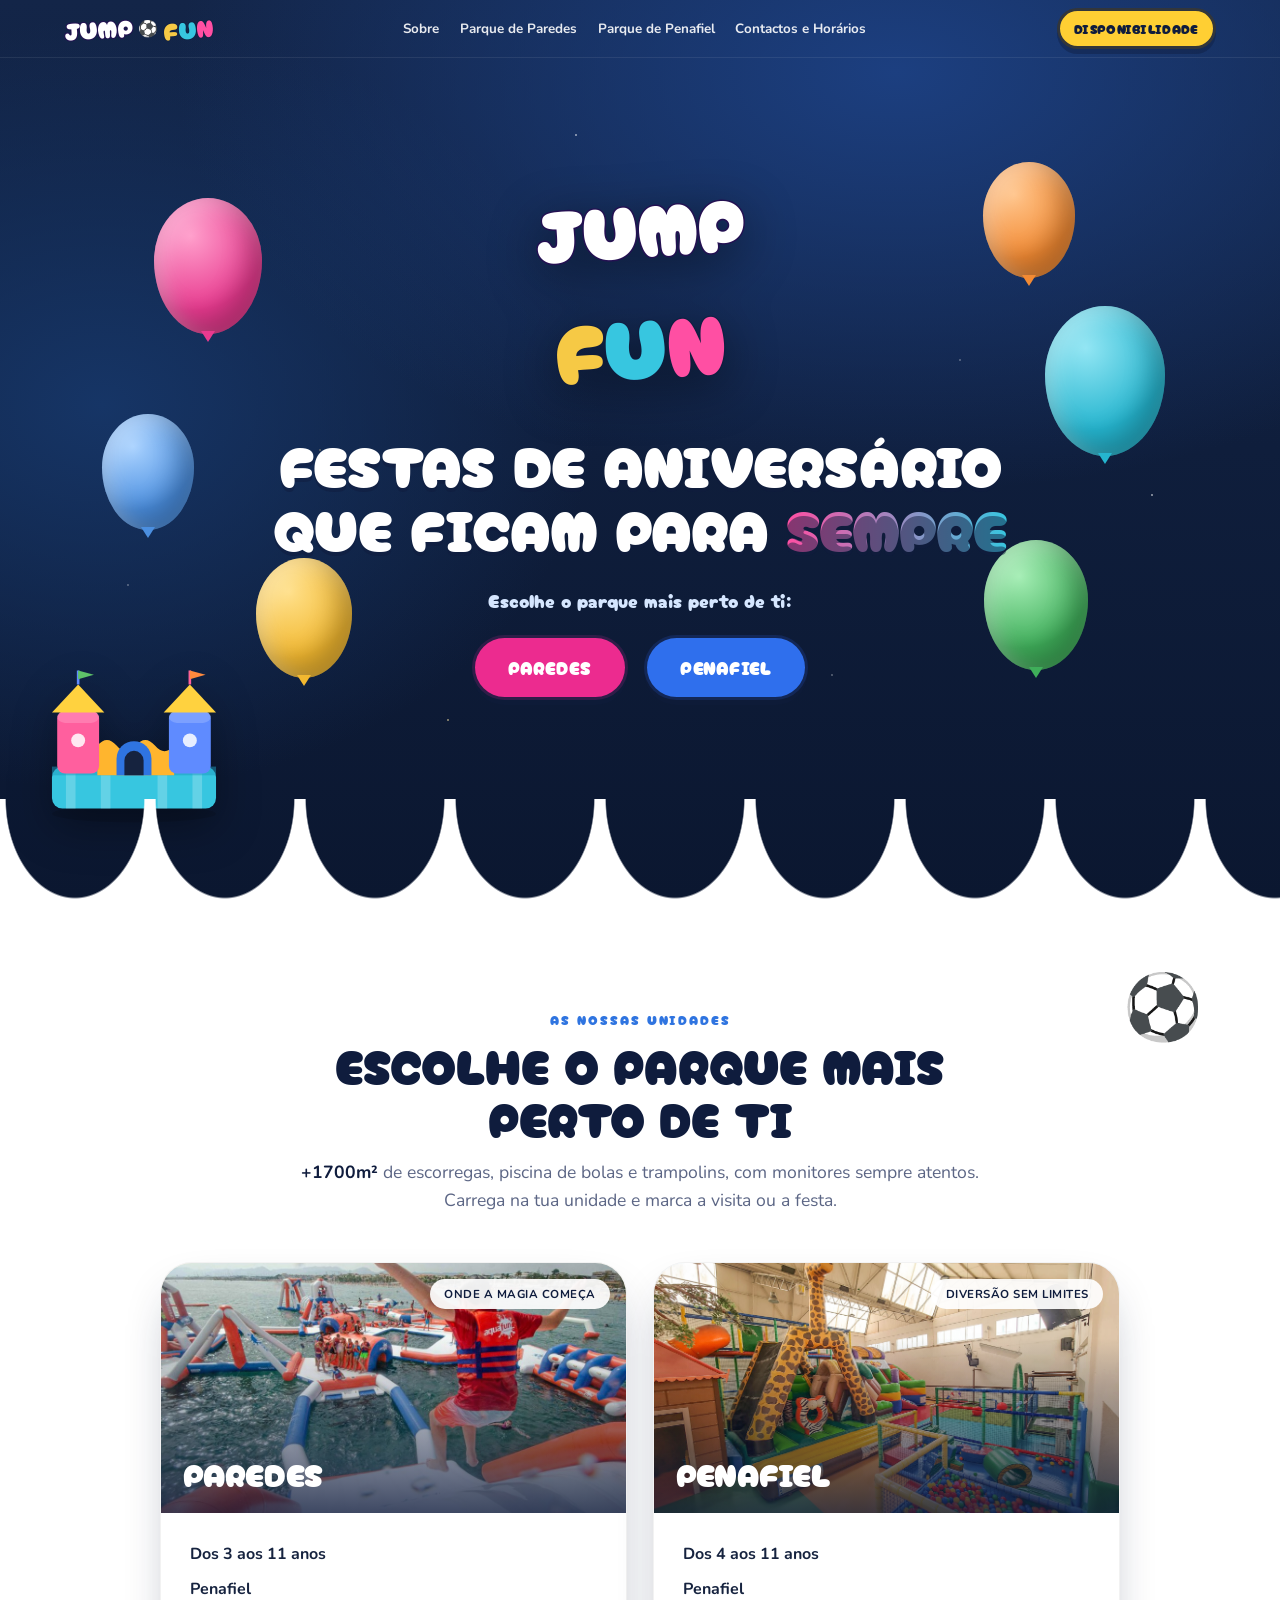
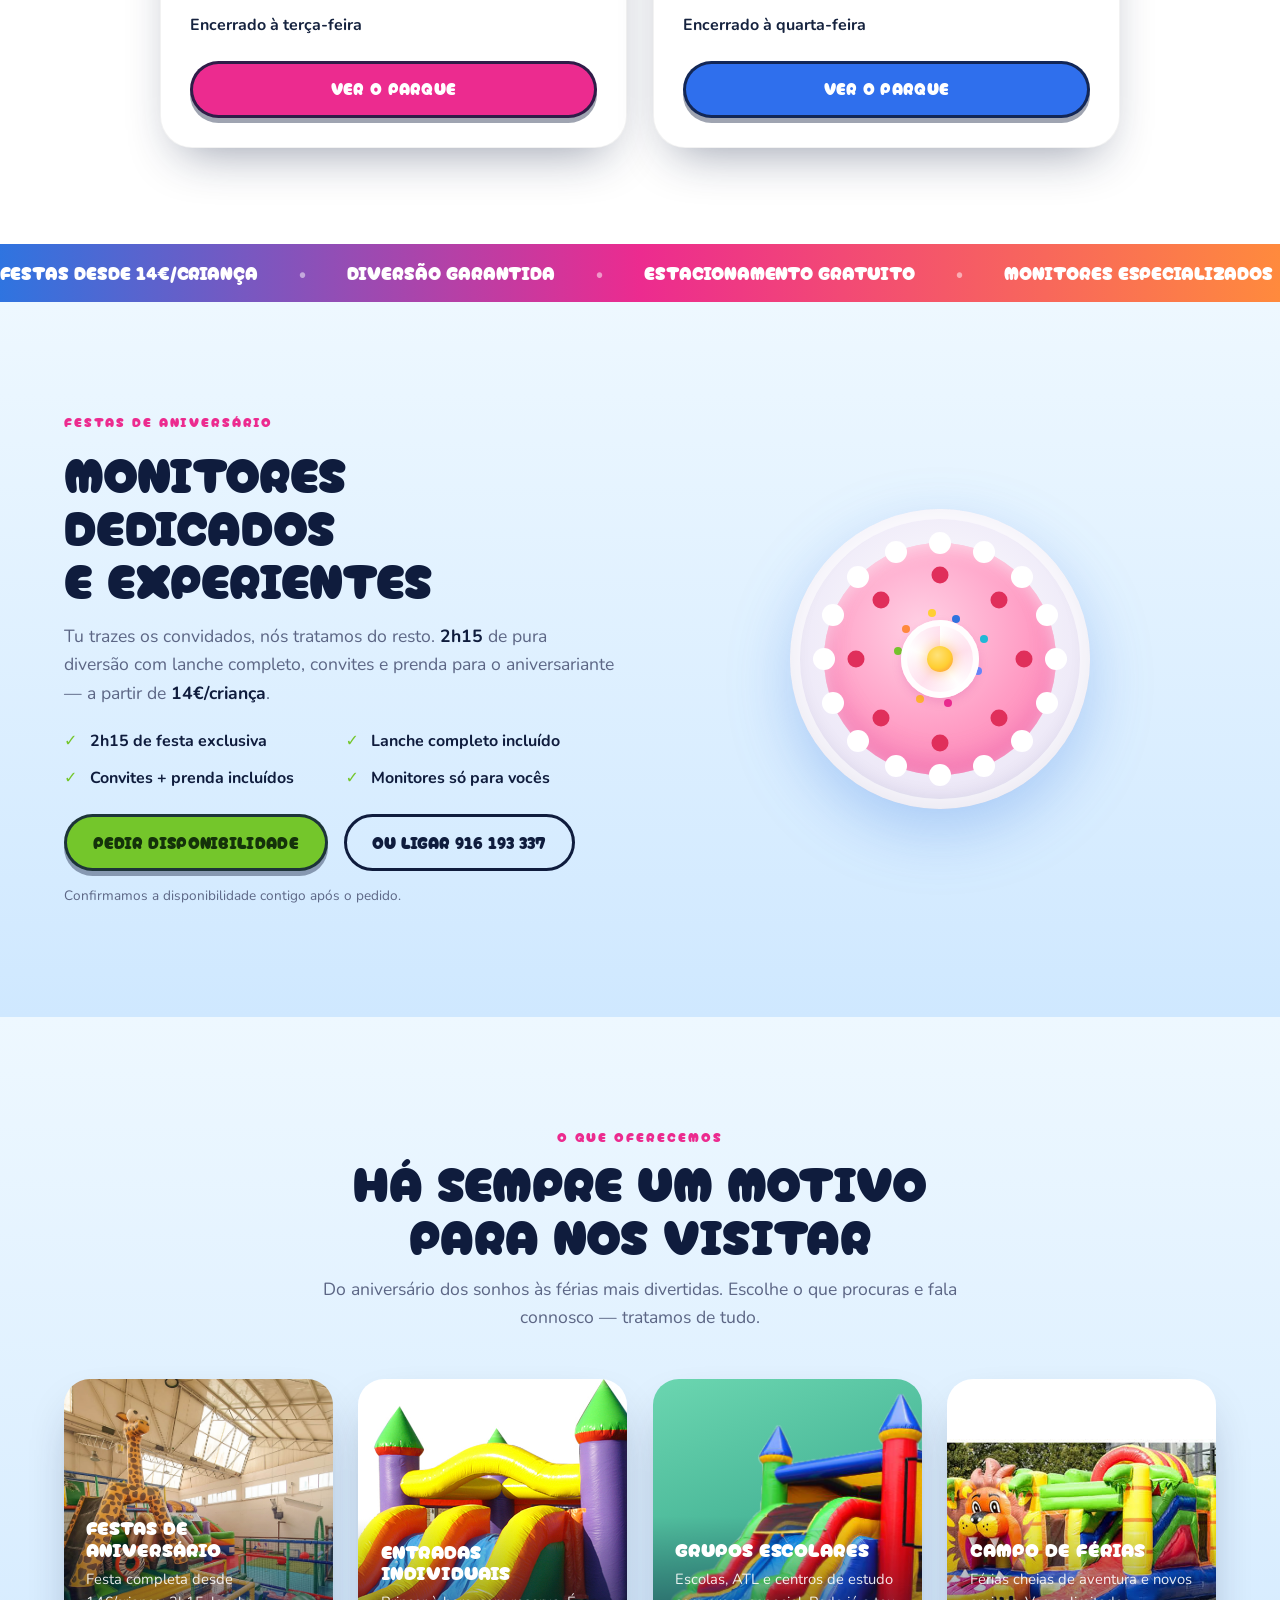
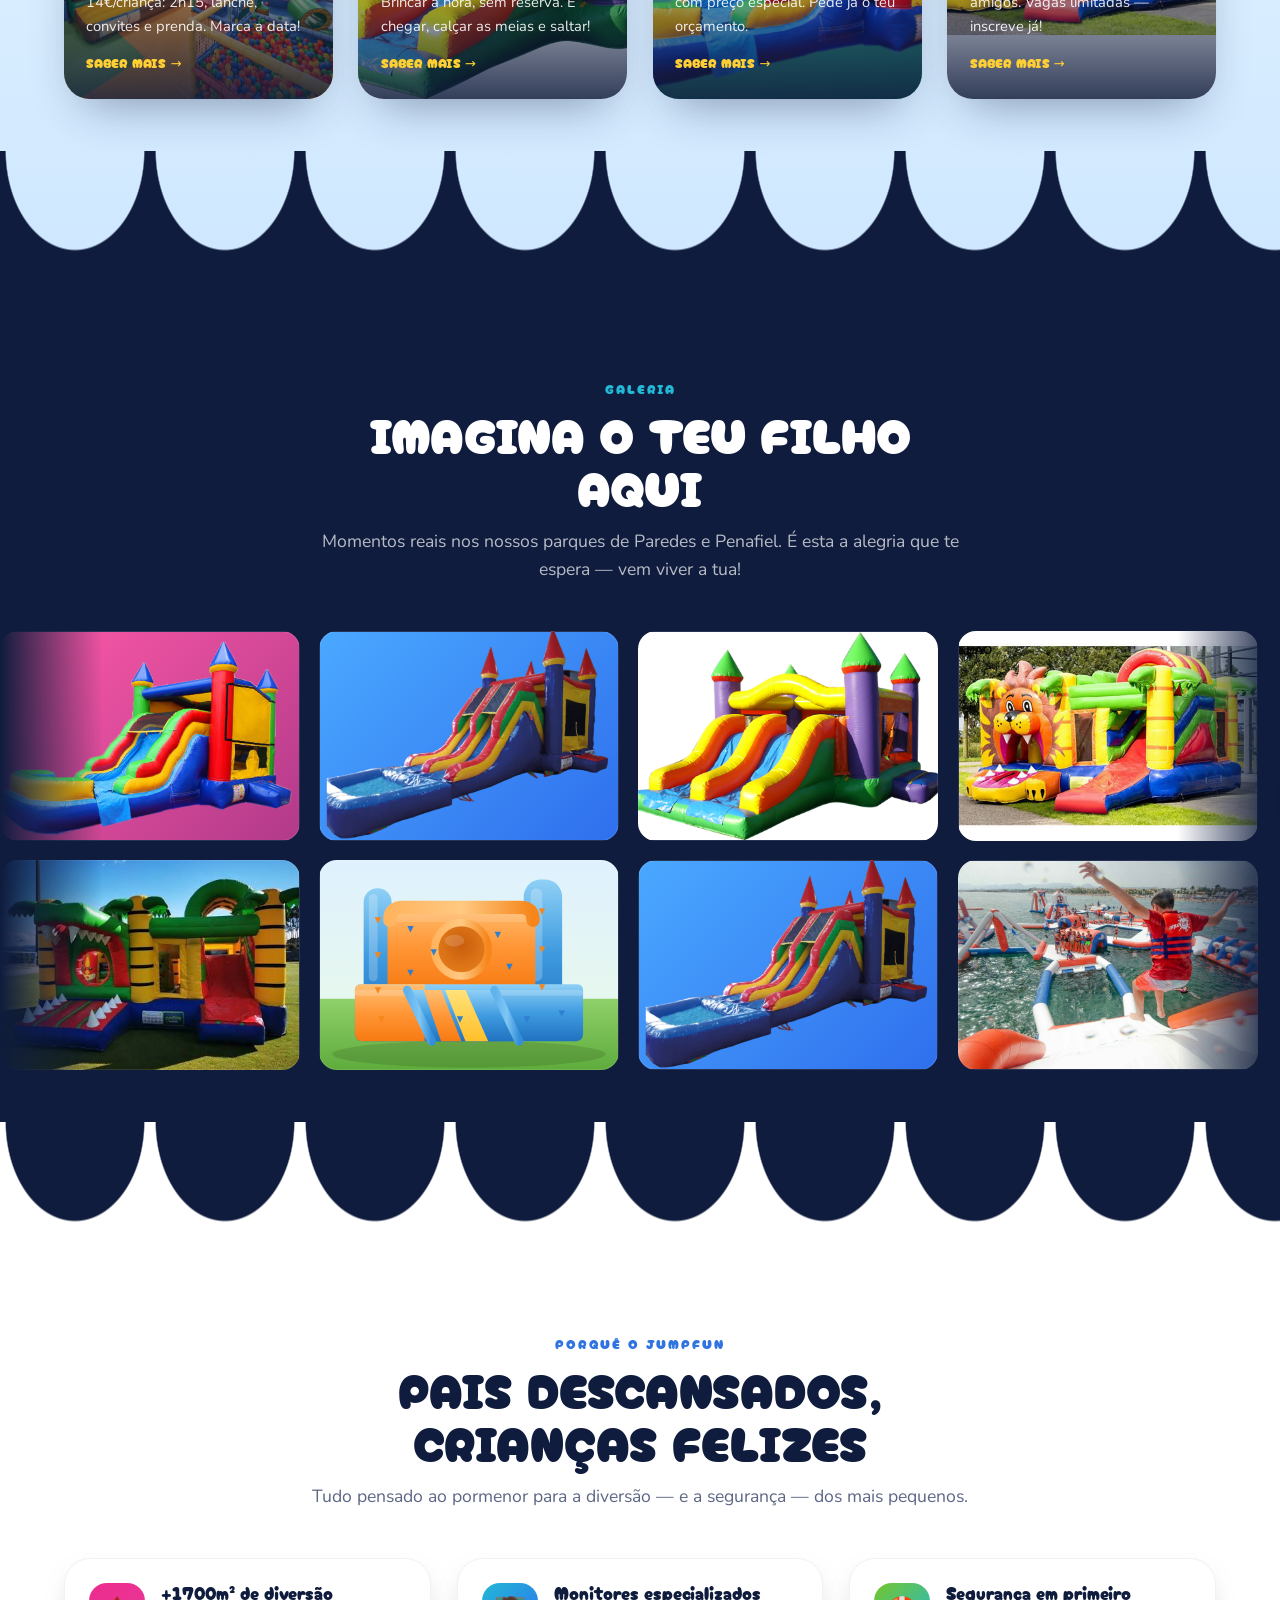
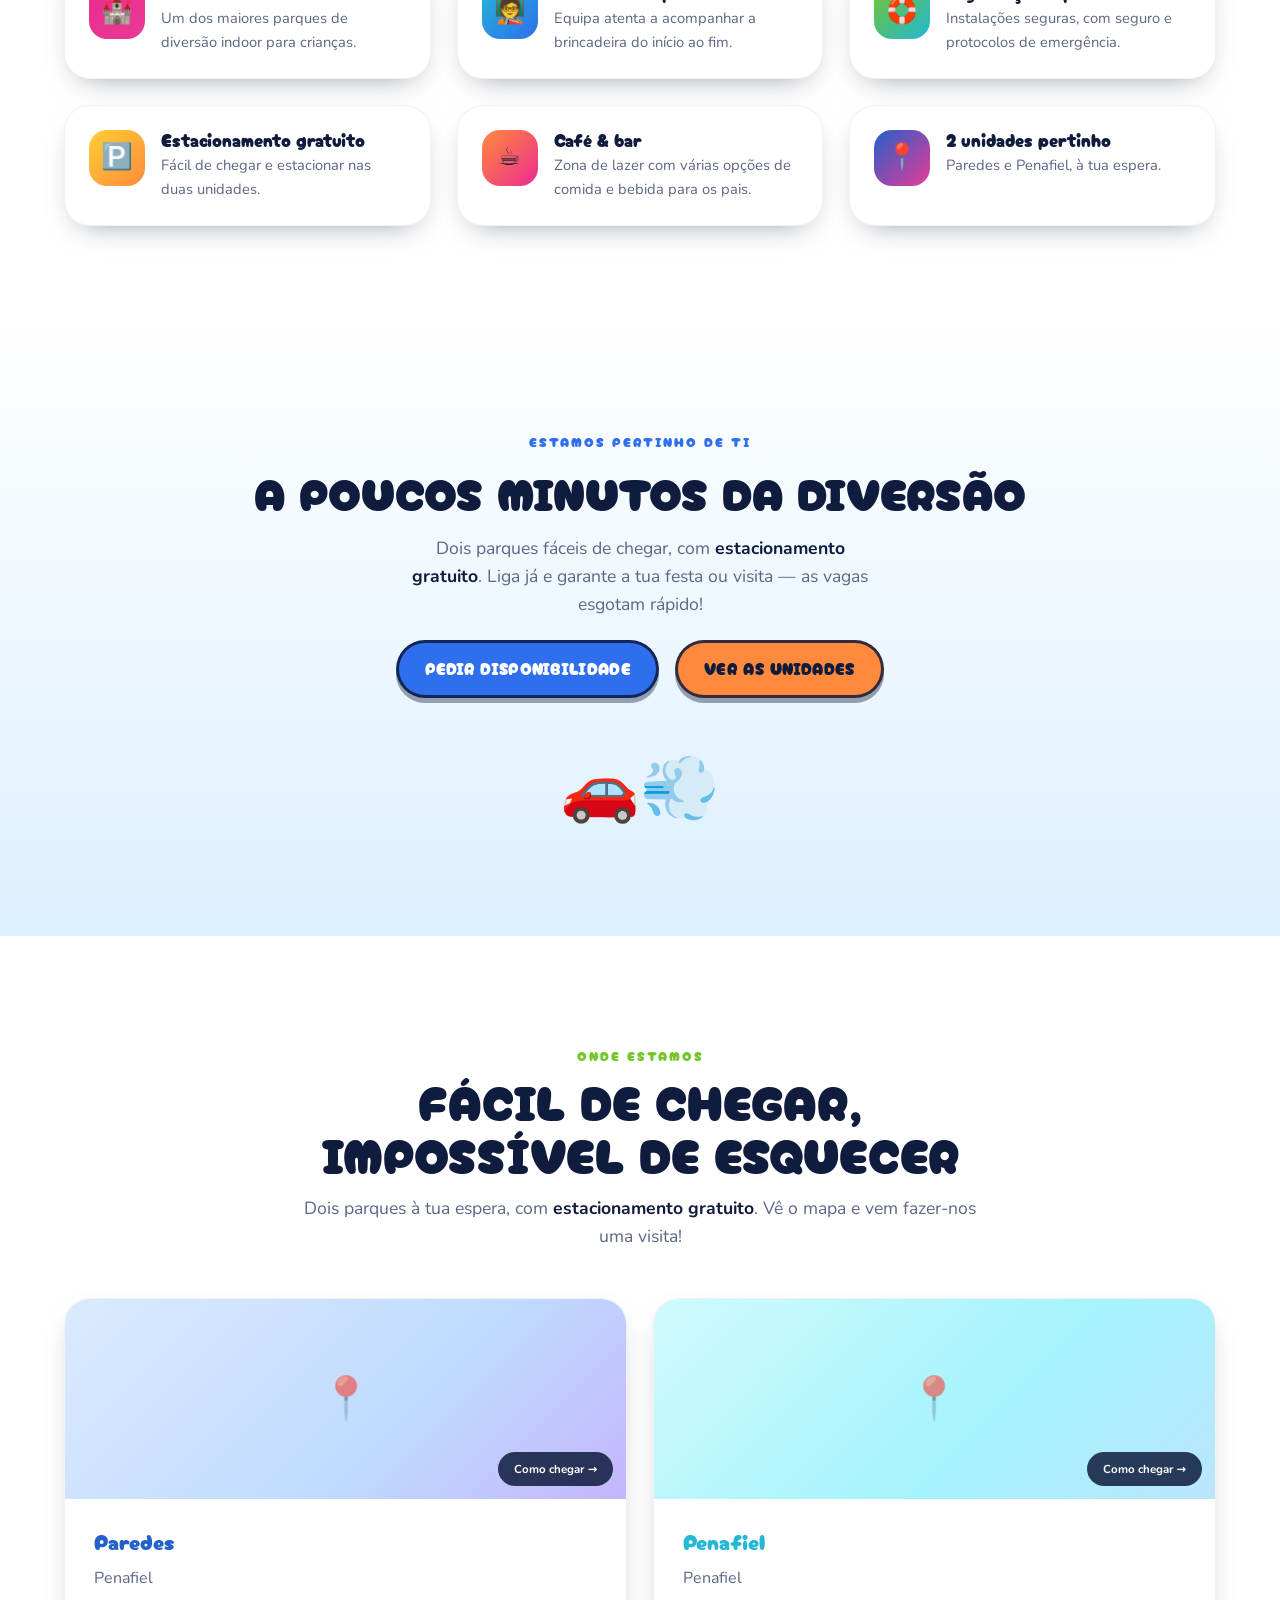
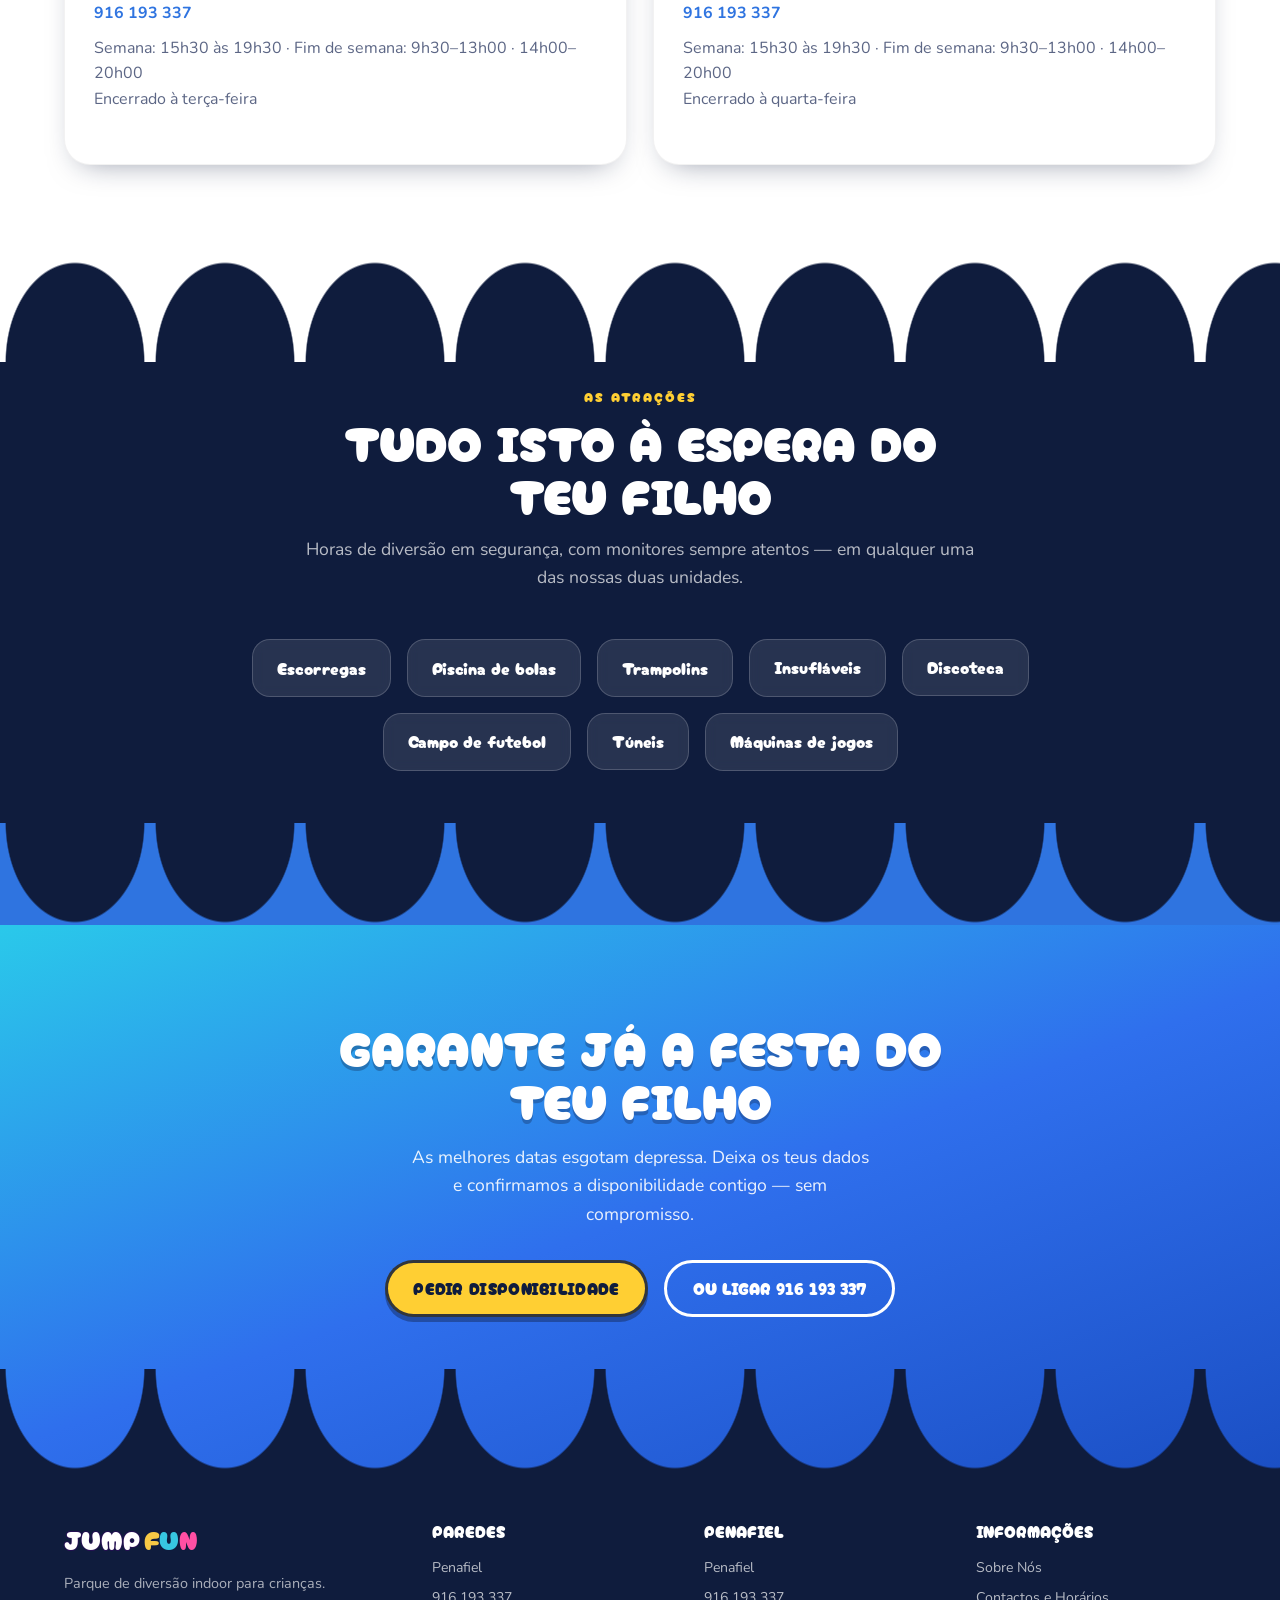
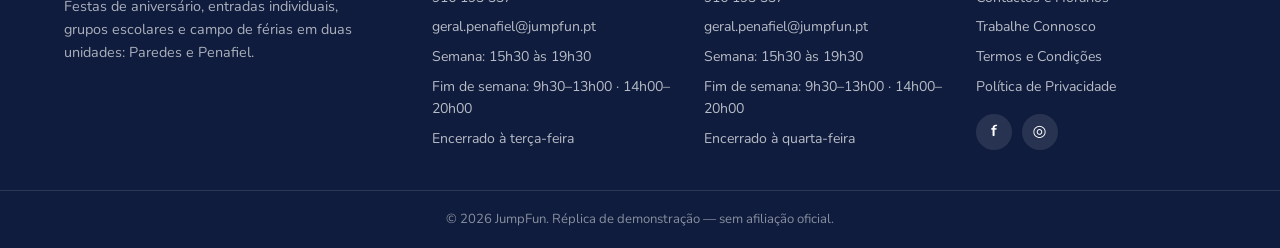
==== commit 16b64bf6: "Ofertas passa a azul-claro e CTA final ganha gradiente ciano-azul (sem roxo)" ====
--- a/index.html
+++ b/index.html
@@ -9,7 +9,7 @@
   <link rel="preconnect" href="https://fonts.googleapis.com" />
   <link rel="preconnect" href="https://fonts.gstatic.com" crossorigin />
   <link href="https://fonts.googleapis.com/css2?family=Cherry+Bomb+One&family=Nunito:wght@400;600;700;800&display=swap" rel="stylesheet" />
-  <link rel="stylesheet" href="css/styles.css?v=20260718e" />
+  <link rel="stylesheet" href="css/styles.css?v=20260718f" />
 </head>
 <body>
 
@@ -392,6 +392,6 @@
     </div>
   </footer>
 
-  <script src="js/main.js?v=20260718e"></script>
+  <script src="js/main.js?v=20260718f"></script>
 </body>
 </html>
--- a/css/styles.css
+++ b/css/styles.css
@@ -171,10 +171,10 @@
 .section { padding: clamp(3.5rem, 8vw, 6rem) 0; position: relative; }
 .section-white { background: #fff; }
 .section-blush { background: linear-gradient(180deg, #eef8ff, #cfe8ff); }
-.section-blush-2 { background: linear-gradient(180deg, #fff8dc, #ffedaa); padding-bottom: clamp(6rem, 12vw, 10rem); }
+.section-blush-2 { background: linear-gradient(180deg, #eef8ff, #cfe8ff); padding-bottom: clamp(6rem, 12vw, 10rem); }
 .section-sky { background: linear-gradient(180deg, #fff, #dcefff); }
 .section-night { background: var(--magic-night); color: #fff; padding-block: clamp(4rem, 9vw, 7rem) clamp(6rem, 12vw, 10rem); }
-.section-cta { background: linear-gradient(180deg, var(--magic-purple), var(--magic-fuchsia) 55%, var(--magic-pink)); color: #fff; padding-bottom: clamp(6rem, 12vw, 10rem); text-align: center; }
+.section-cta { background: linear-gradient(160deg, #2ac9ea 0%, #2f6fed 52%, #1b4fc4 100%); color: #fff; padding-bottom: clamp(6rem, 12vw, 10rem); text-align: center; }
 
 .section-head { text-align: center; max-width: 680px; margin: 0 auto 3rem; position: relative; z-index: 1; }
 .section-head h2 { font-size: clamp(1.9rem, 4.6vw, 3rem); text-transform: uppercase; color: var(--magic-night); }
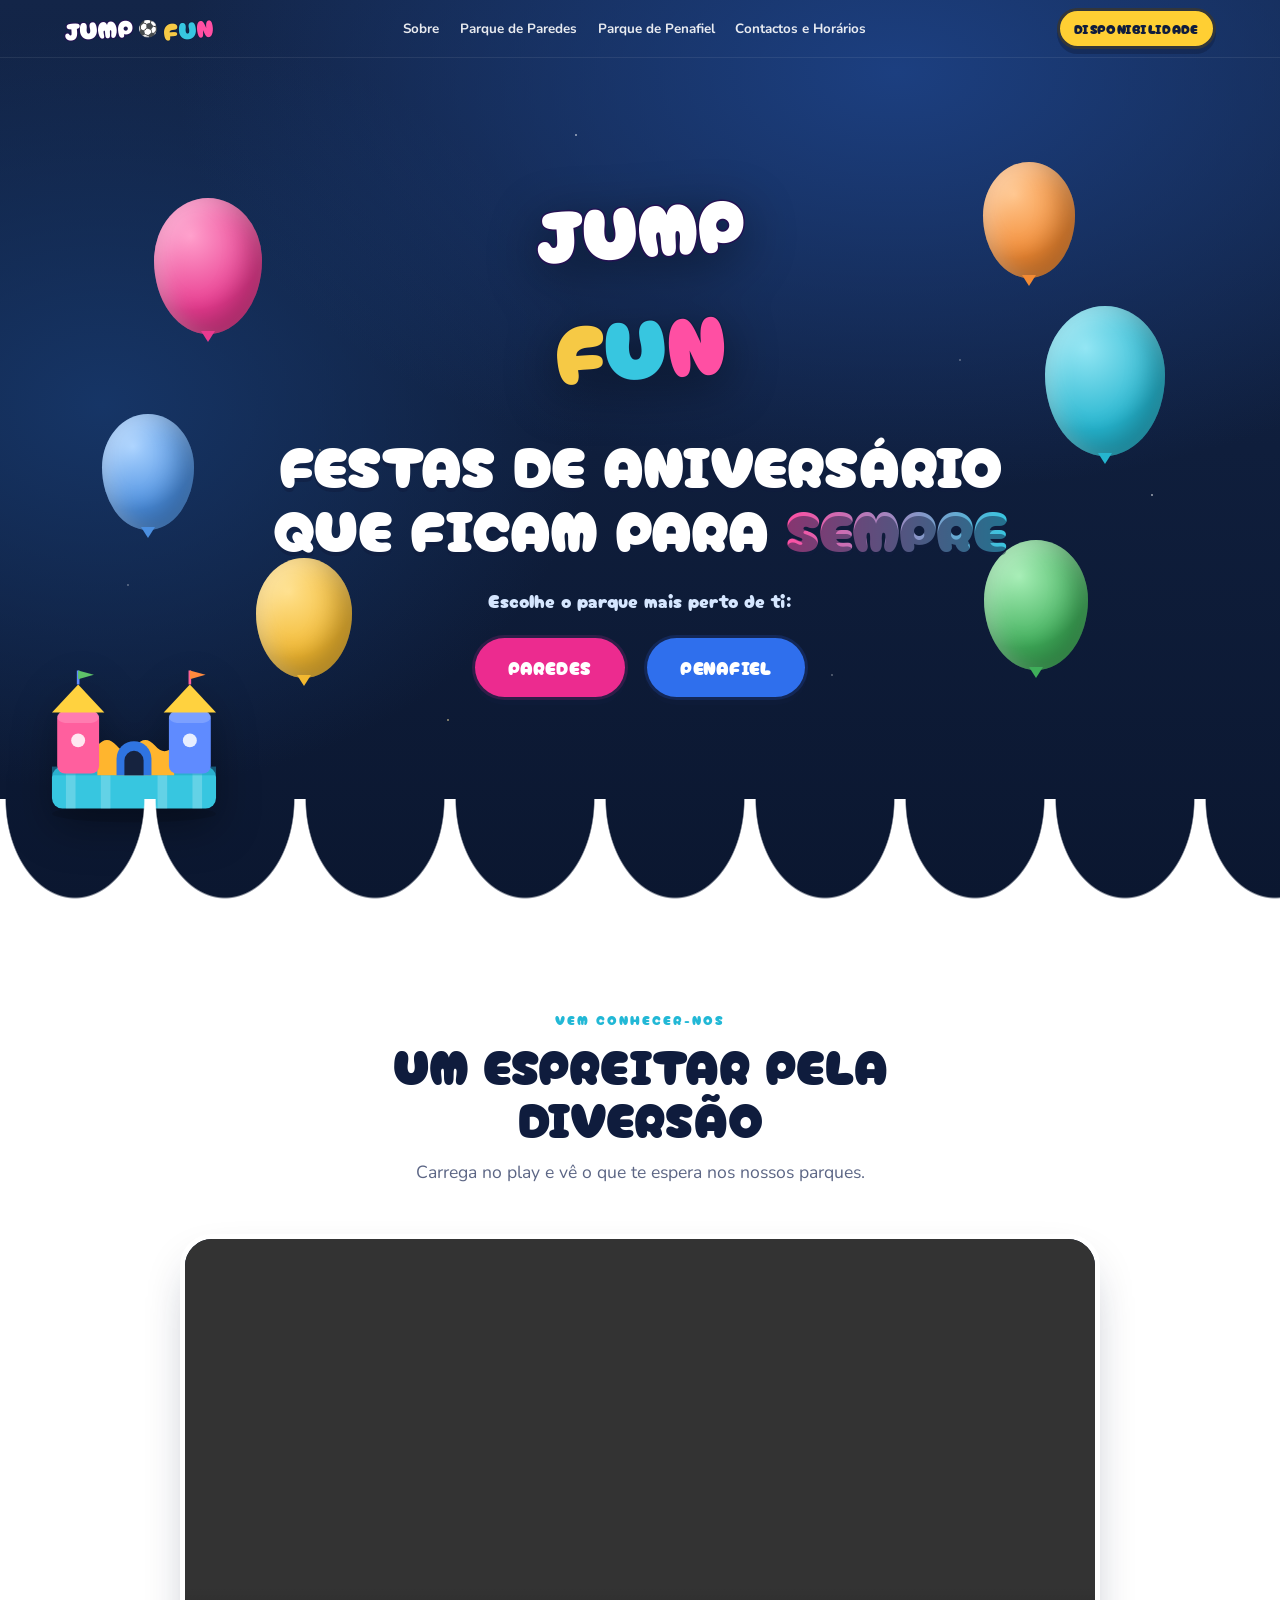
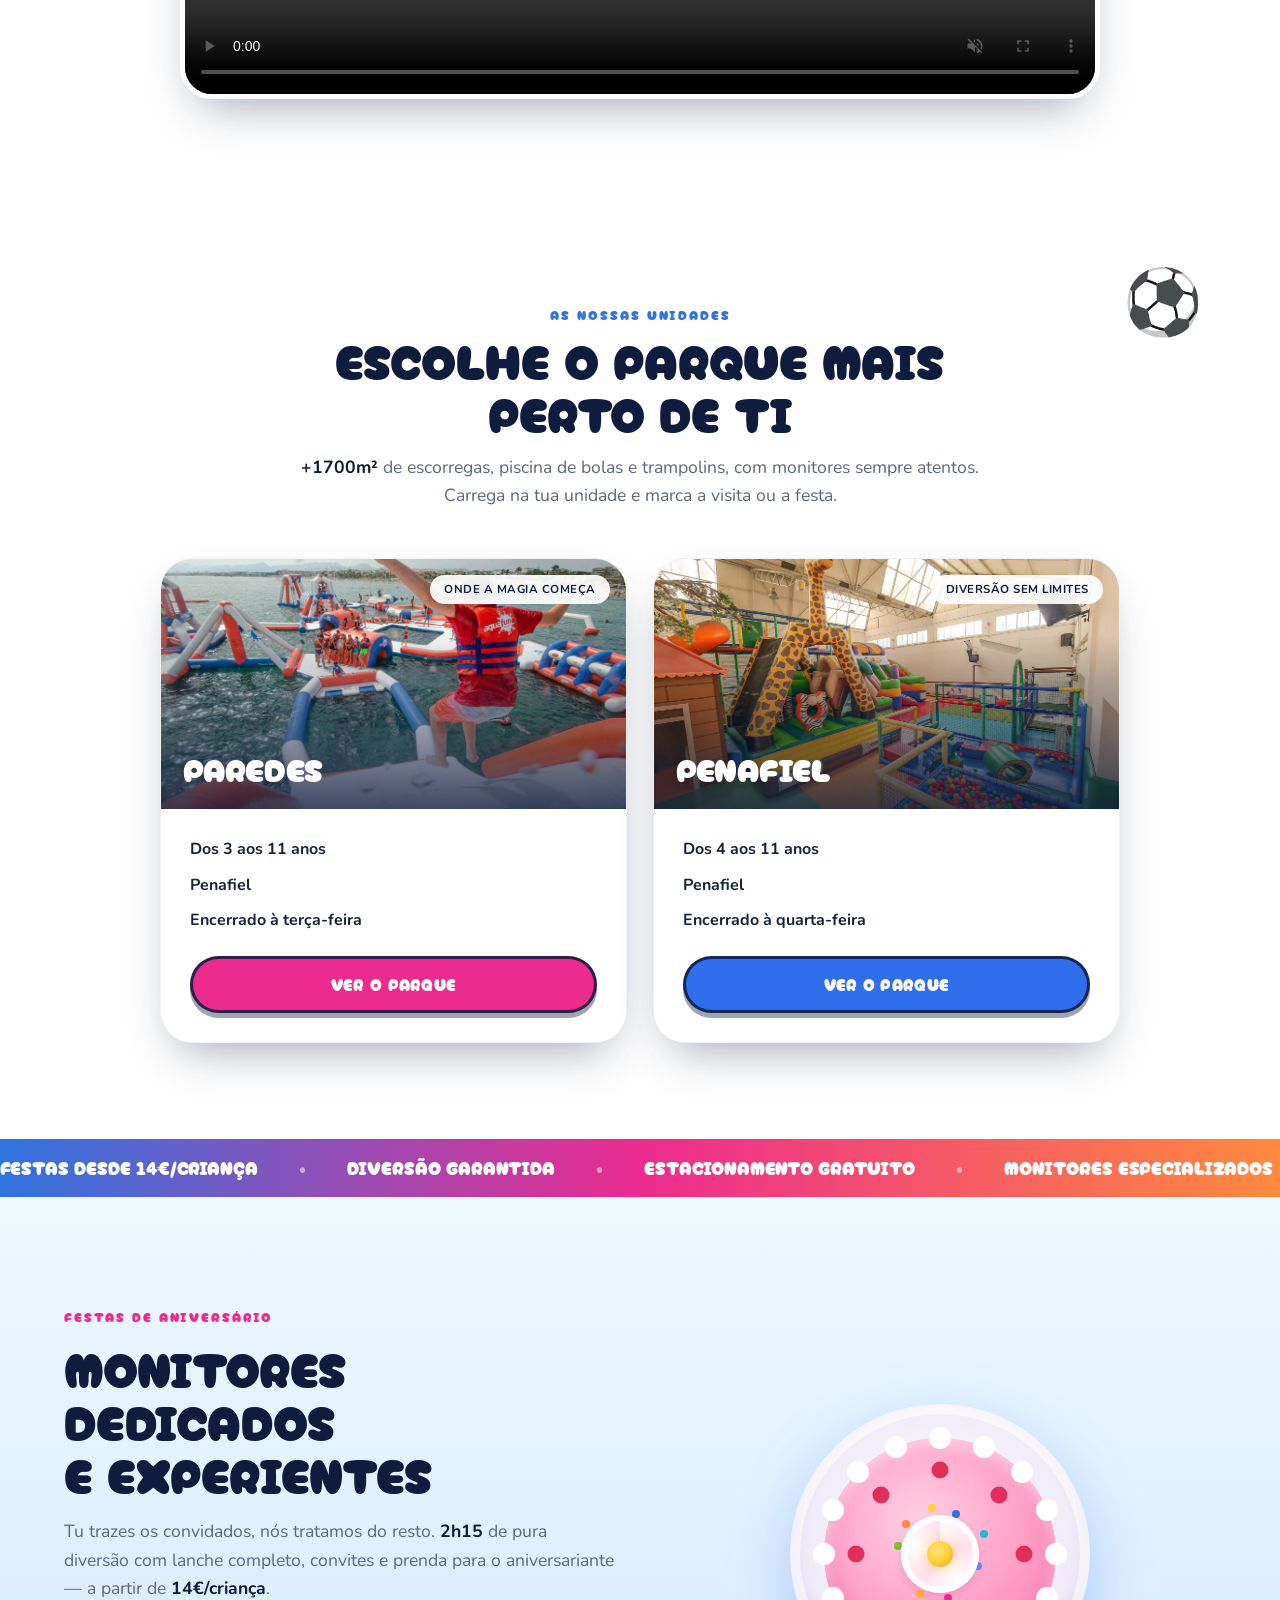
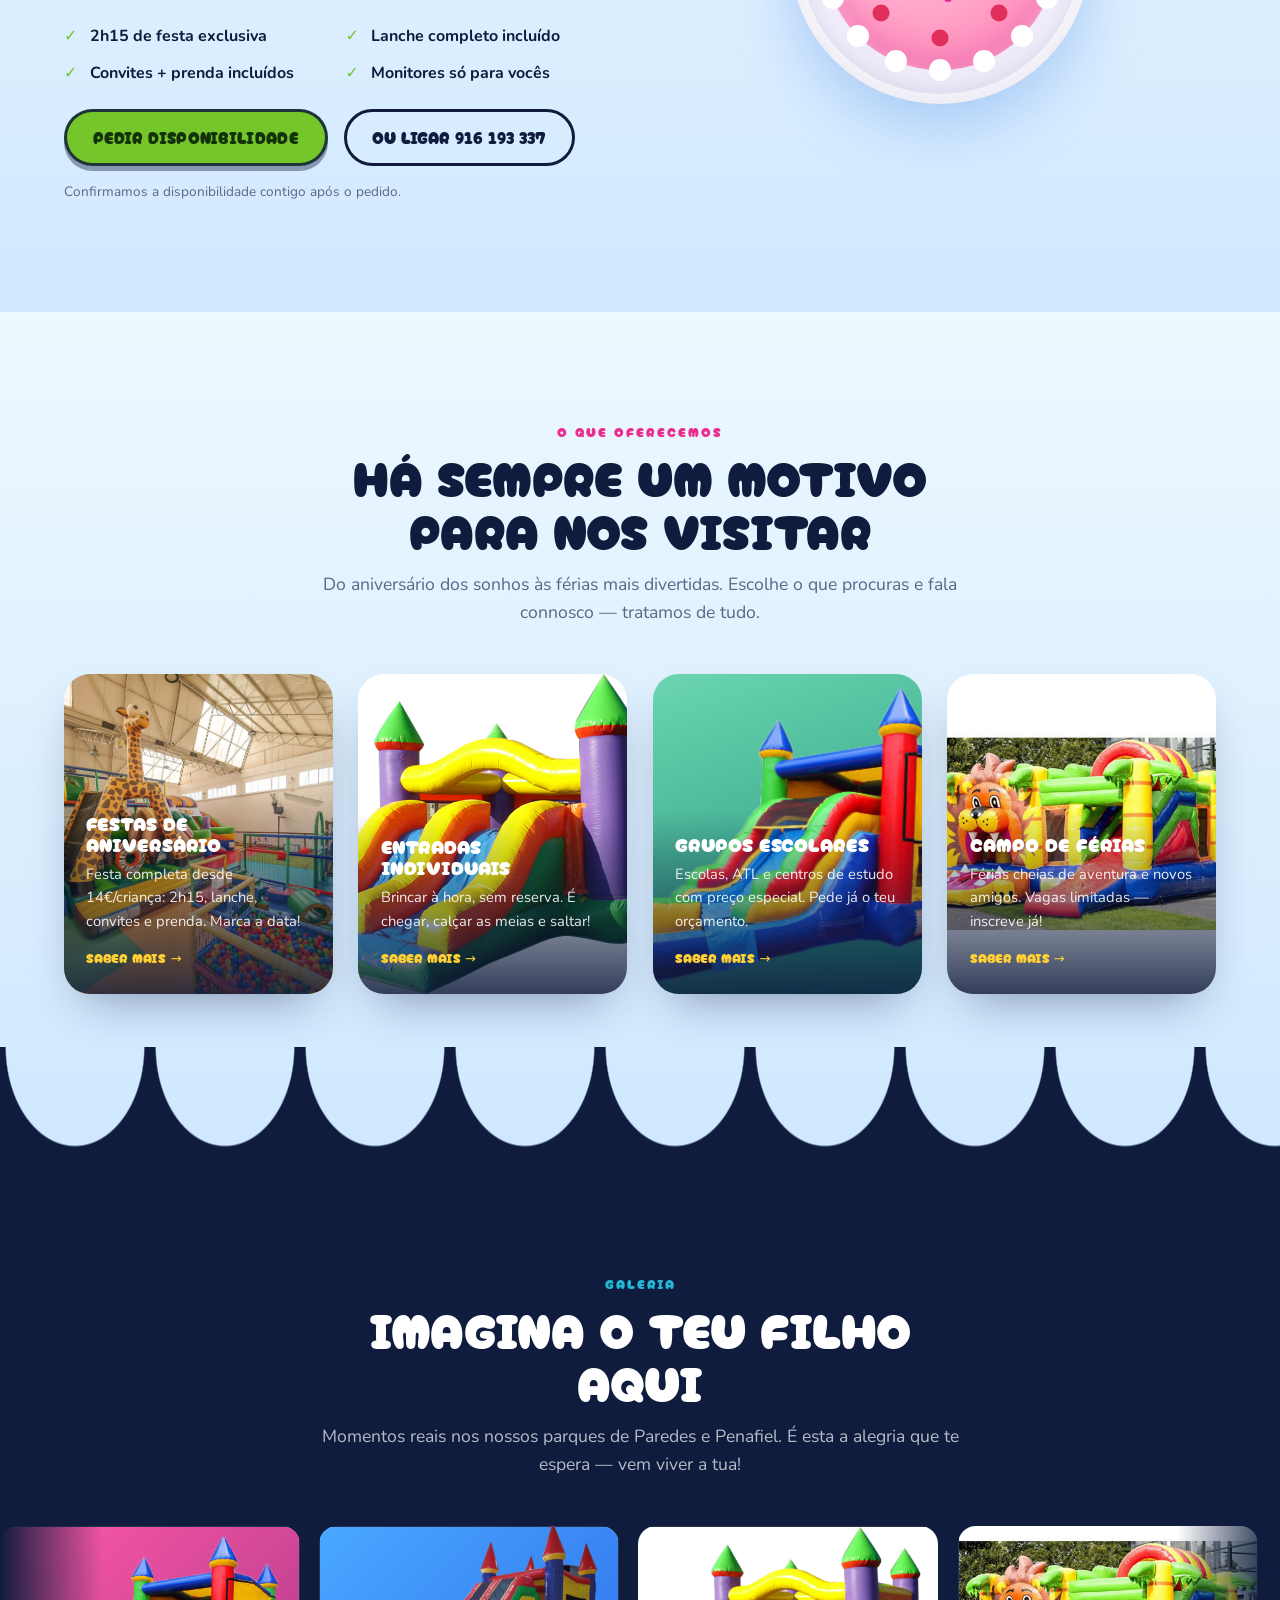
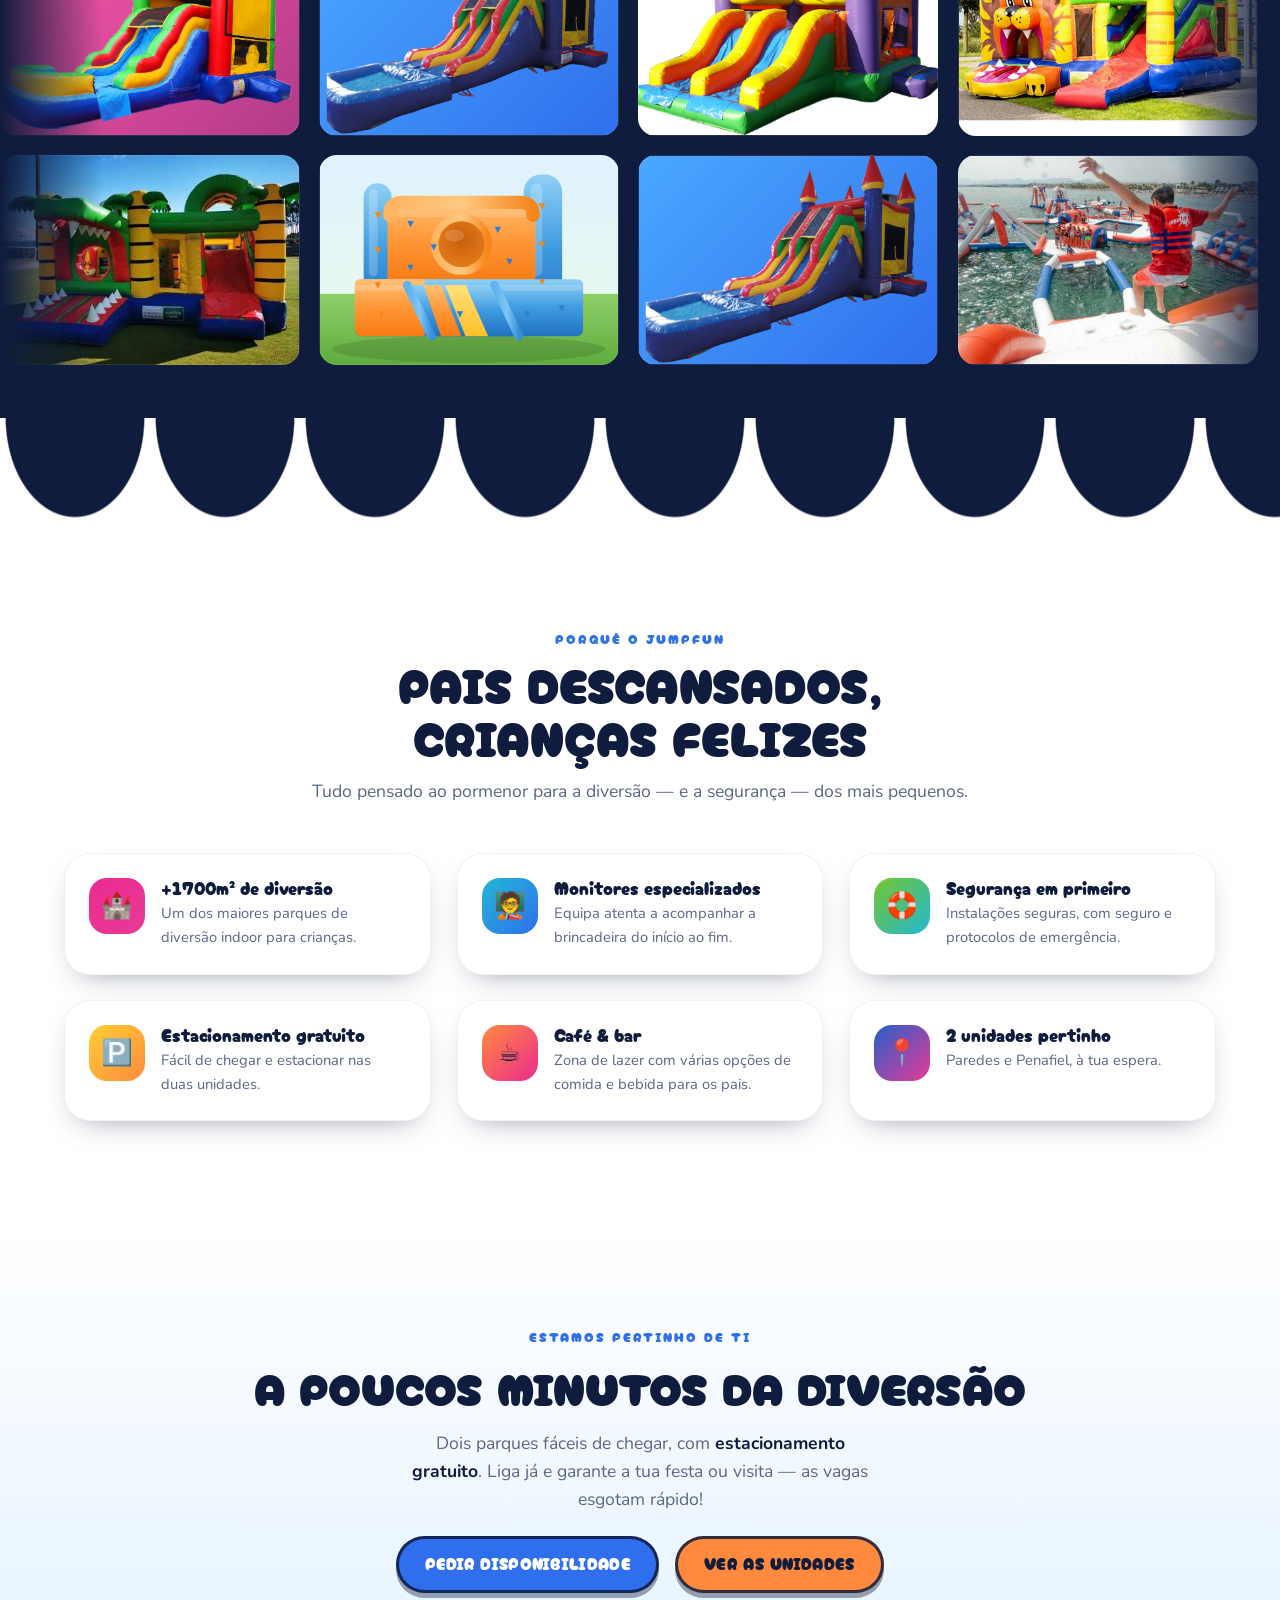
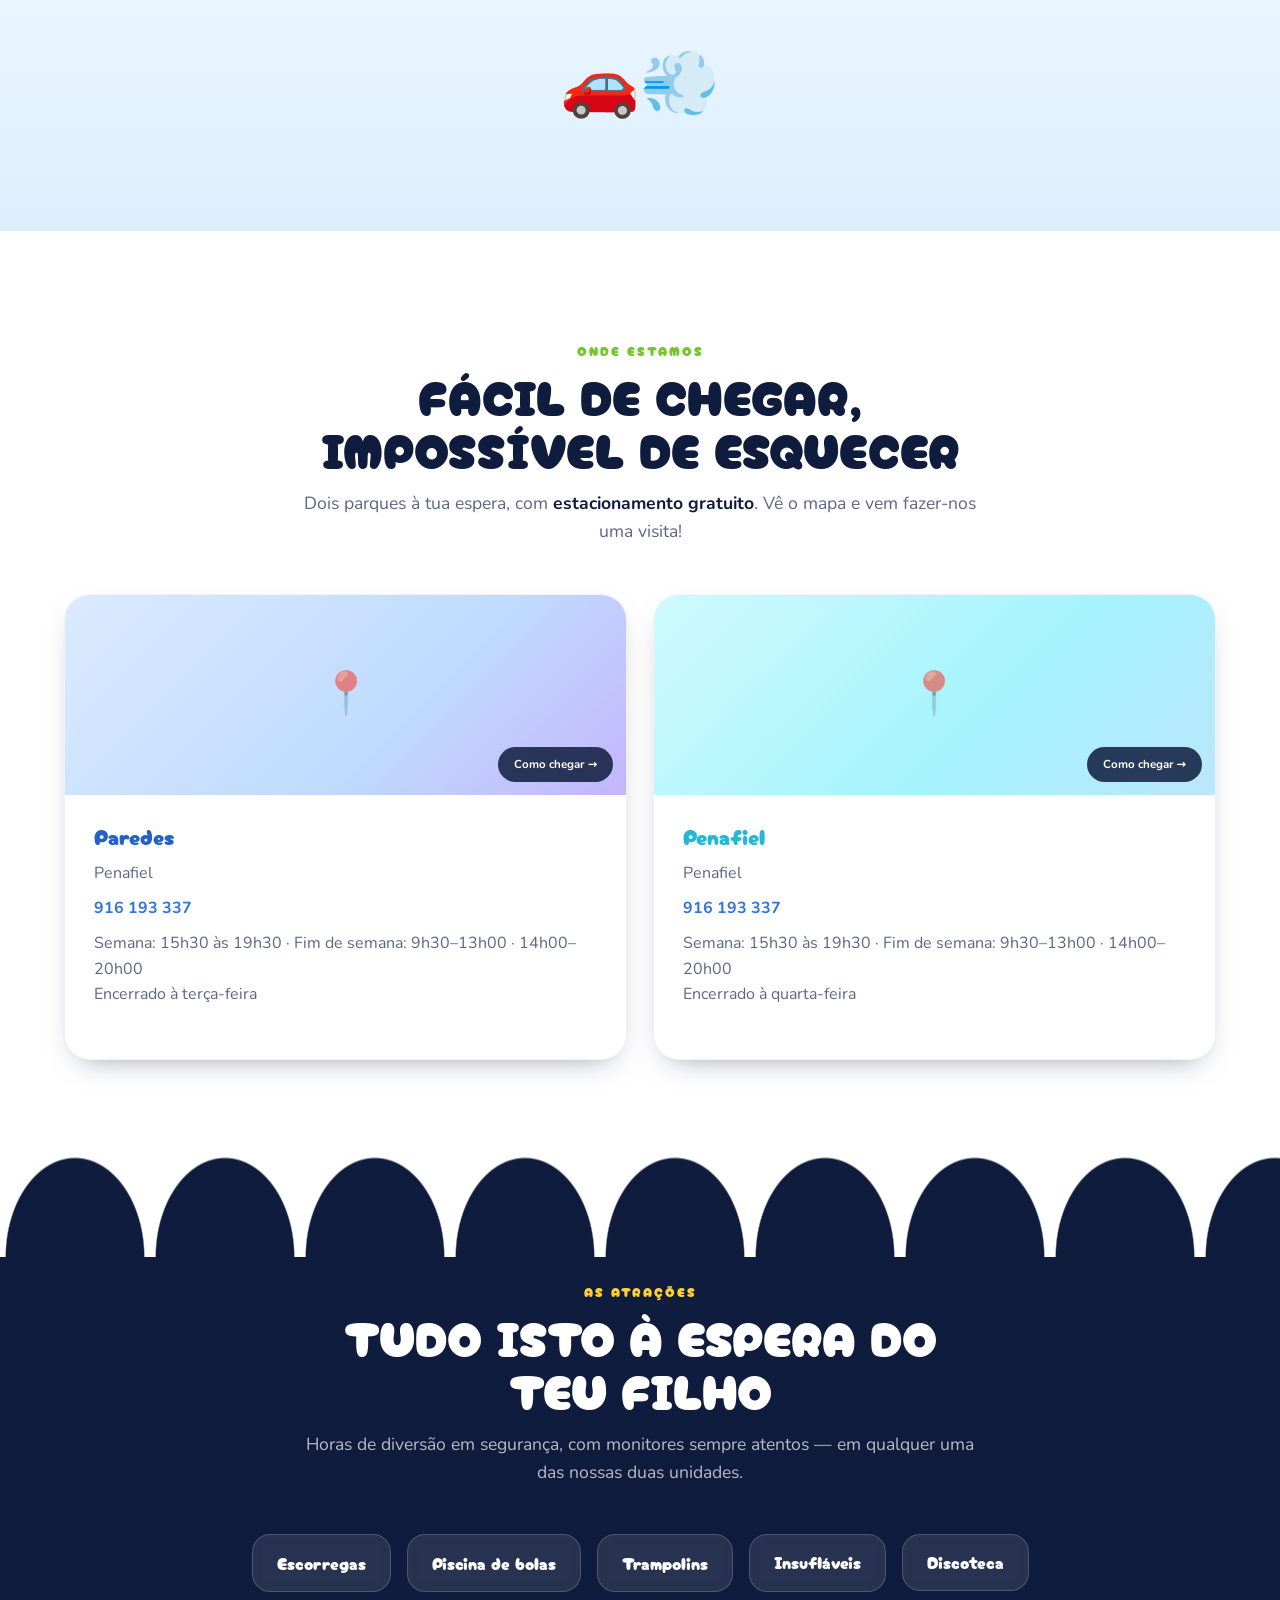
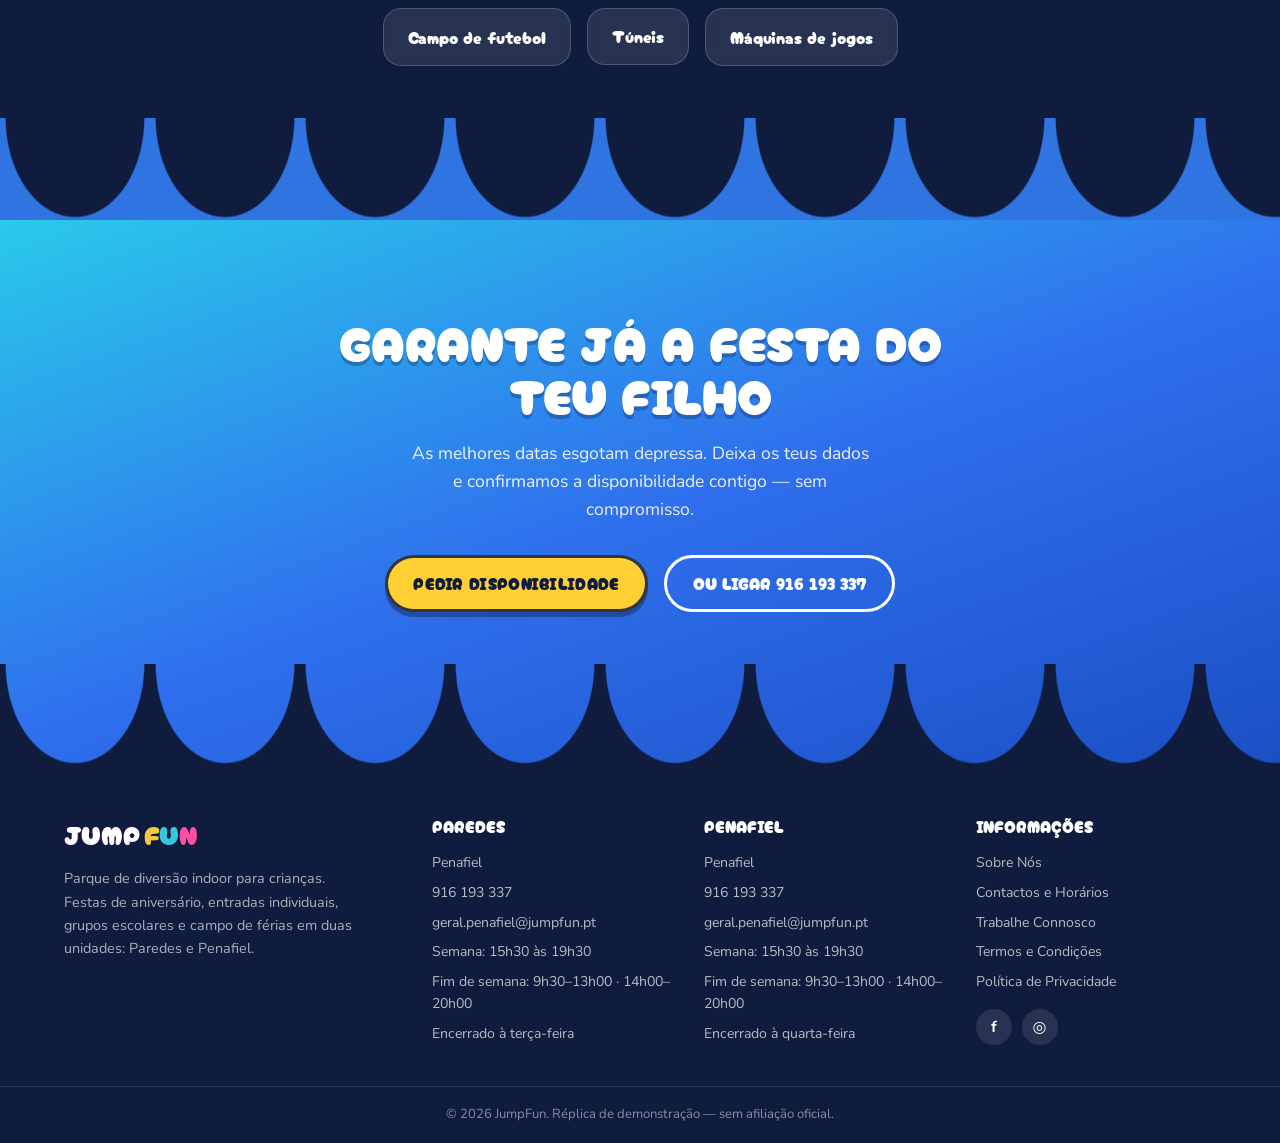
==== commit 75da74d4: "Adiciona video de introducao numa nova seccao apos o hero" ====
--- a/index.html
+++ b/index.html
@@ -9,7 +9,7 @@
   <link rel="preconnect" href="https://fonts.googleapis.com" />
   <link rel="preconnect" href="https://fonts.gstatic.com" crossorigin />
   <link href="https://fonts.googleapis.com/css2?family=Cherry+Bomb+One&family=Nunito:wght@400;600;700;800&display=swap" rel="stylesheet" />
-  <link rel="stylesheet" href="css/styles.css?v=20260718f" />
+  <link rel="stylesheet" href="css/styles.css?v=20260718g" />
 </head>
 <body>
 
@@ -63,6 +63,20 @@
       </div>
     </div>
     <div class="wave wave-white" aria-hidden="true"></div>
+  </section>
+
+  <!-- ===================== VÍDEO ===================== -->
+  <section class="section section-white" id="video">
+    <div class="container">
+      <div class="section-head">
+        <p class="eyebrow eyebrow-cyan">Vem conhecer-nos</p>
+        <h2>Um espreitar pela diversão</h2>
+        <p class="lead">Carrega no play e vê o que te espera nos nossos parques.</p>
+      </div>
+      <div class="video-frame">
+        <video src="img/introducao.mp4" controls playsinline muted loop autoplay preload="metadata"></video>
+      </div>
+    </div>
   </section>
 
   <!-- ===================== UNIDADES ===================== -->
@@ -392,6 +406,6 @@
     </div>
   </footer>
 
-  <script src="js/main.js?v=20260718f"></script>
+  <script src="js/main.js?v=20260718g"></script>
 </body>
 </html>
--- a/css/styles.css
+++ b/css/styles.css
@@ -177,6 +177,9 @@
 .section-cta { background: linear-gradient(160deg, #2ac9ea 0%, #2f6fed 52%, #1b4fc4 100%); color: #fff; padding-bottom: clamp(6rem, 12vw, 10rem); text-align: center; }
 
 .section-head { text-align: center; max-width: 680px; margin: 0 auto 3rem; position: relative; z-index: 1; }
+.video-frame { max-width: 920px; margin: 0 auto; border-radius: var(--radius-lg); overflow: hidden;
+  box-shadow: var(--shadow); border: 5px solid #fff; background: #0b1730; line-height: 0; }
+.video-frame video { width: 100%; height: auto; display: block; }
 .section-head h2 { font-size: clamp(1.9rem, 4.6vw, 3rem); text-transform: uppercase; color: var(--magic-night); }
 .section-head.light h2 { color: #fff; }
 .section-head .lead { margin-top: .9rem; }
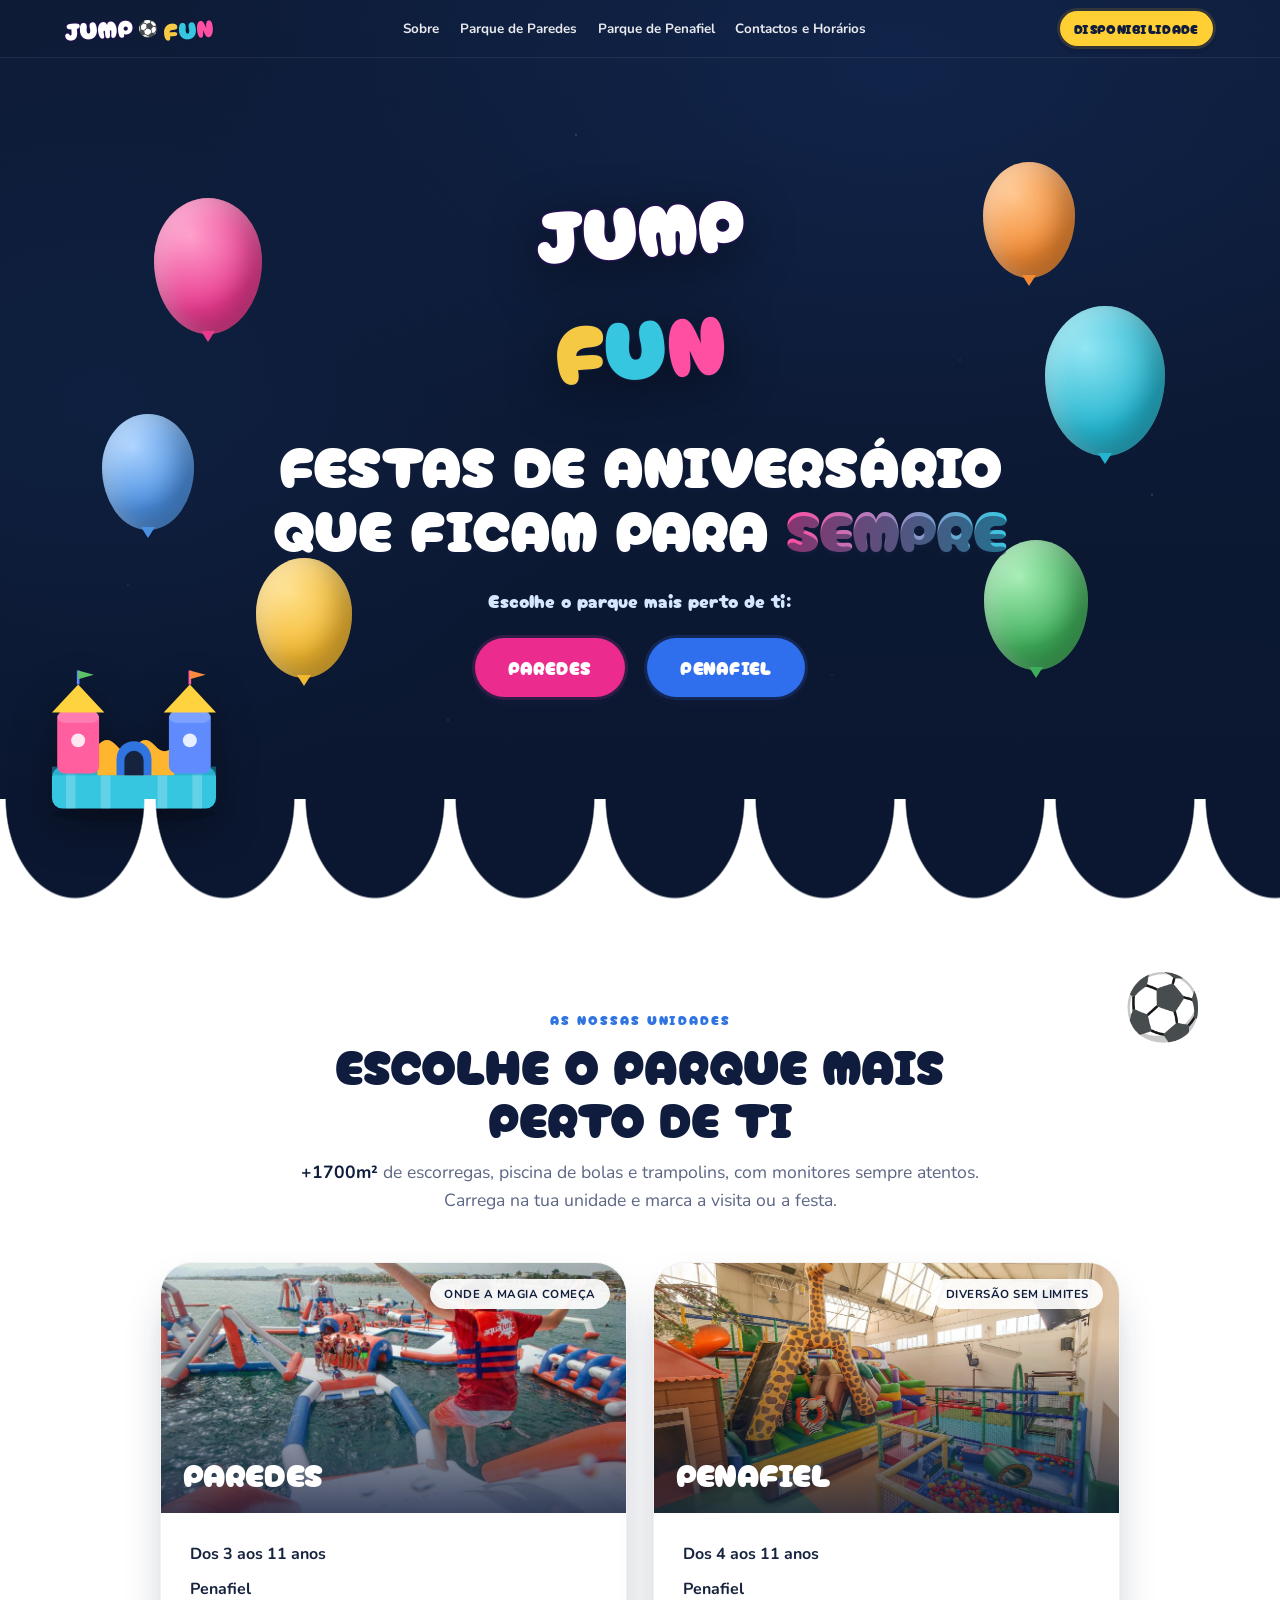
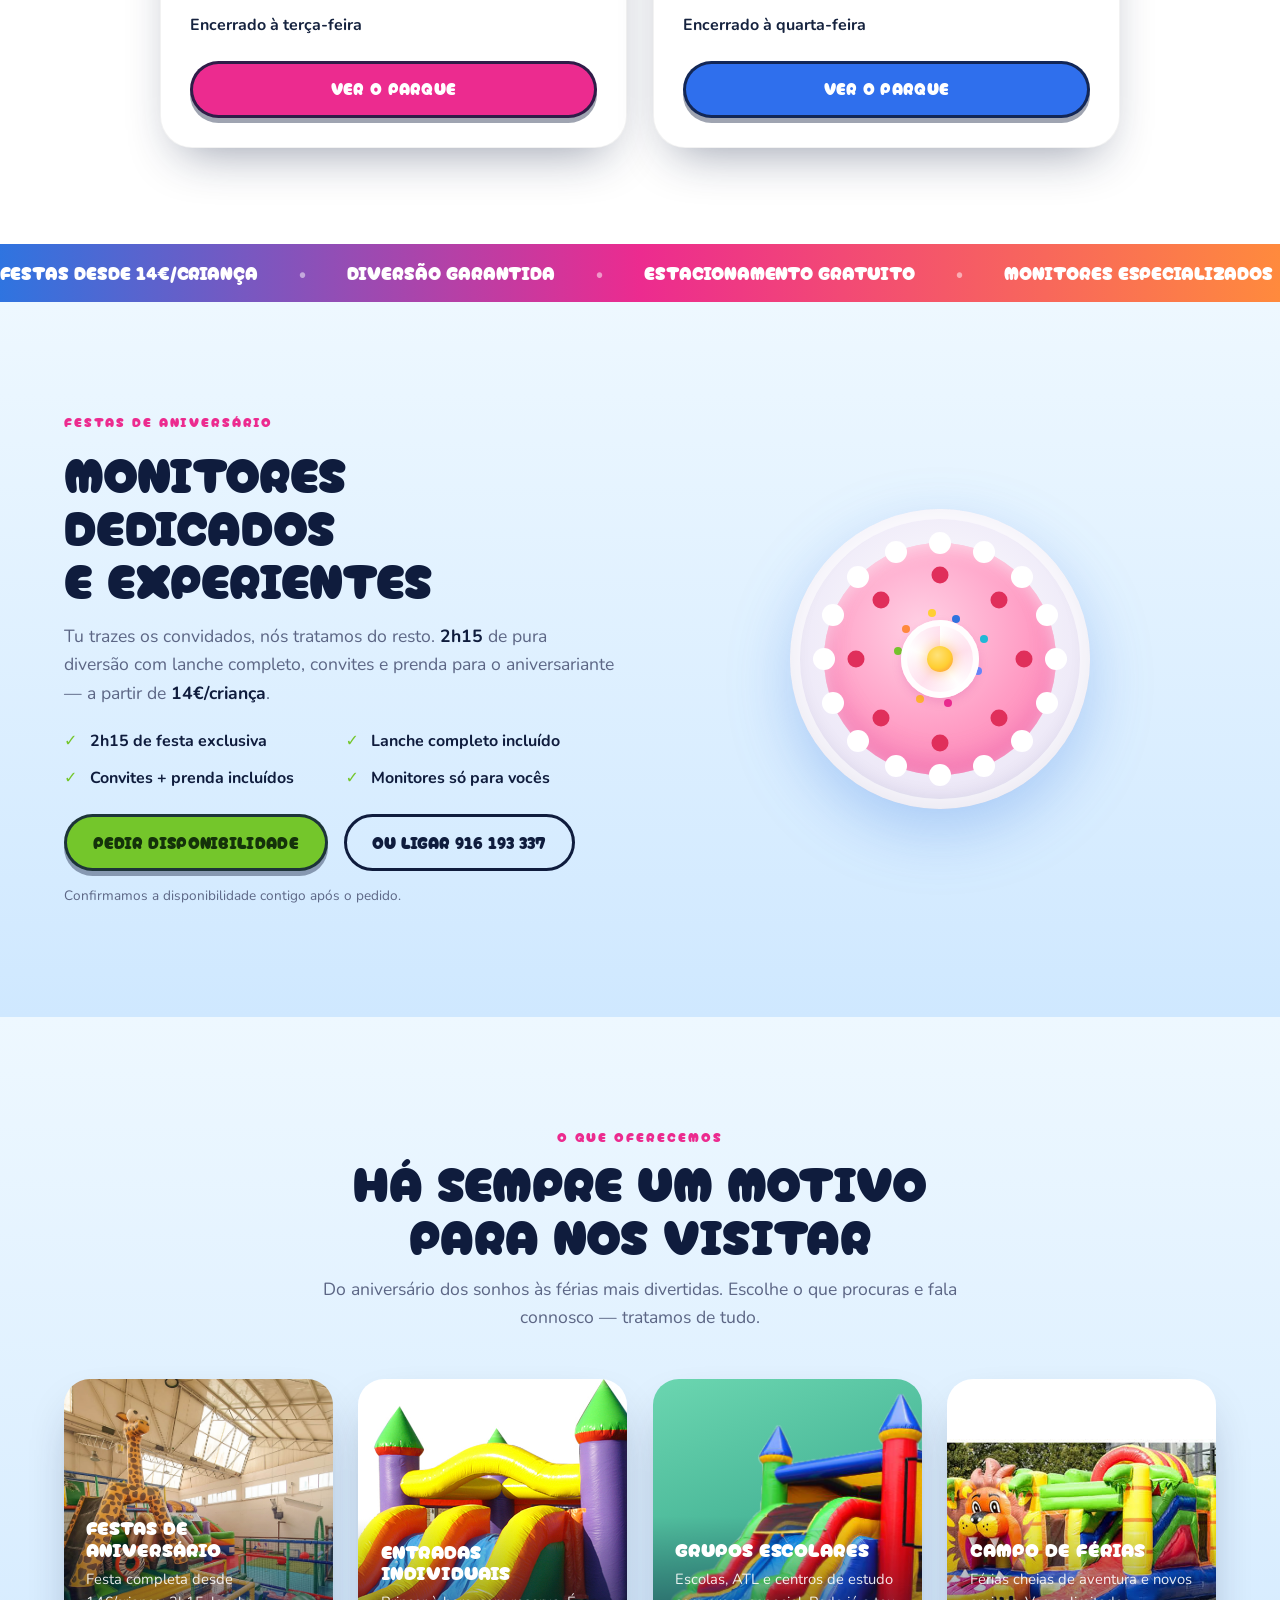
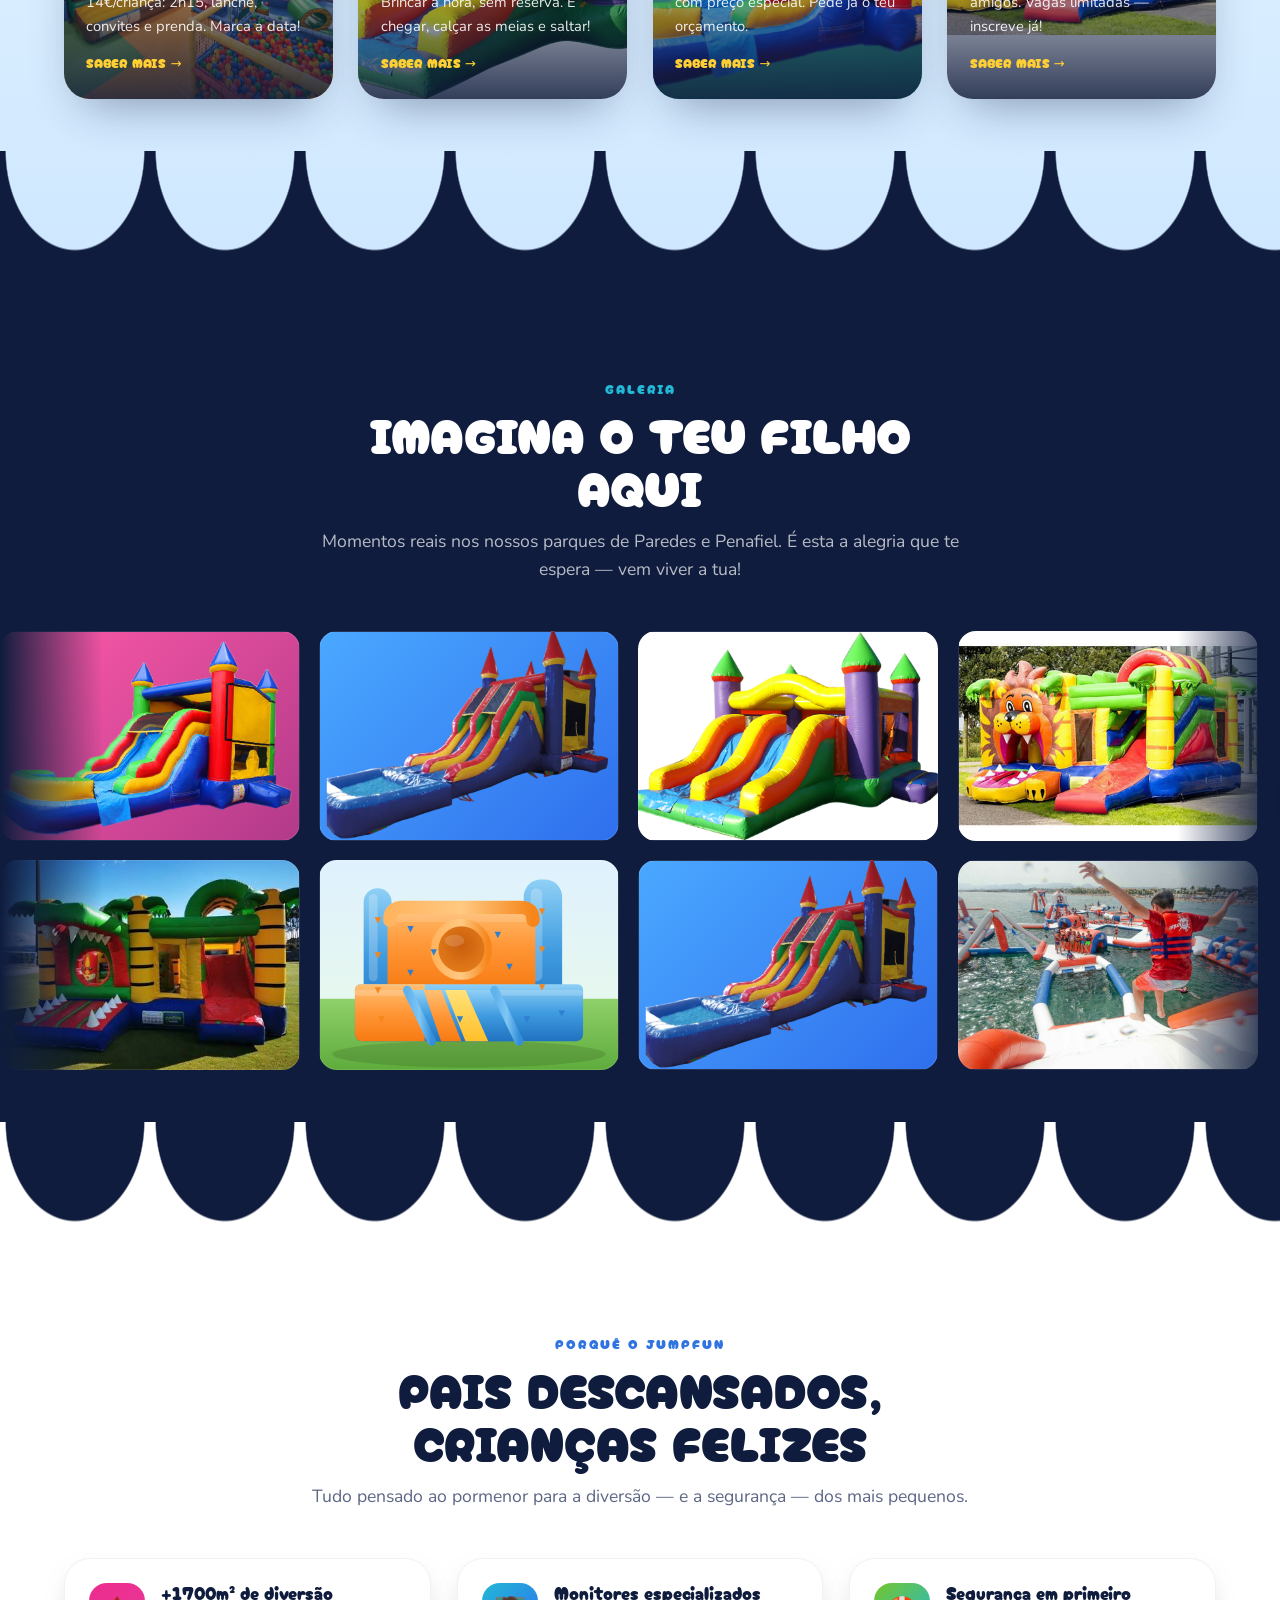
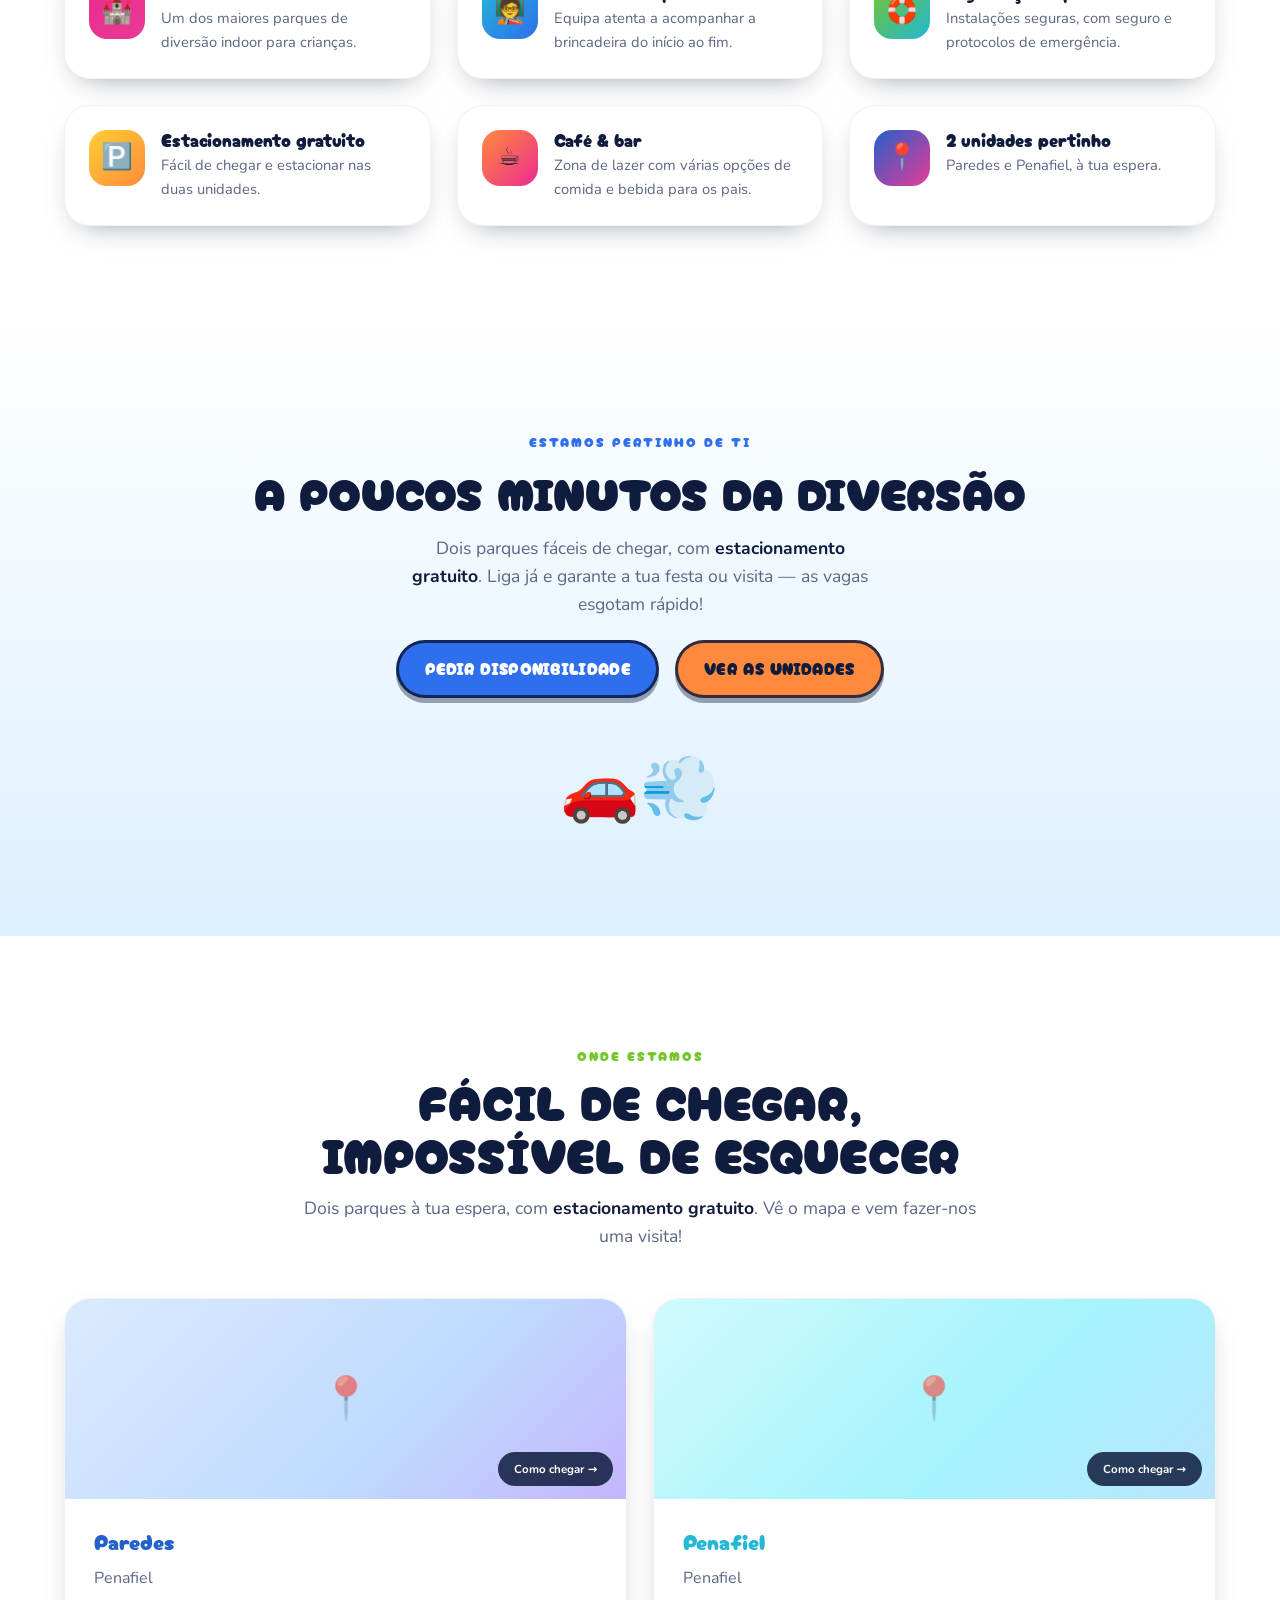
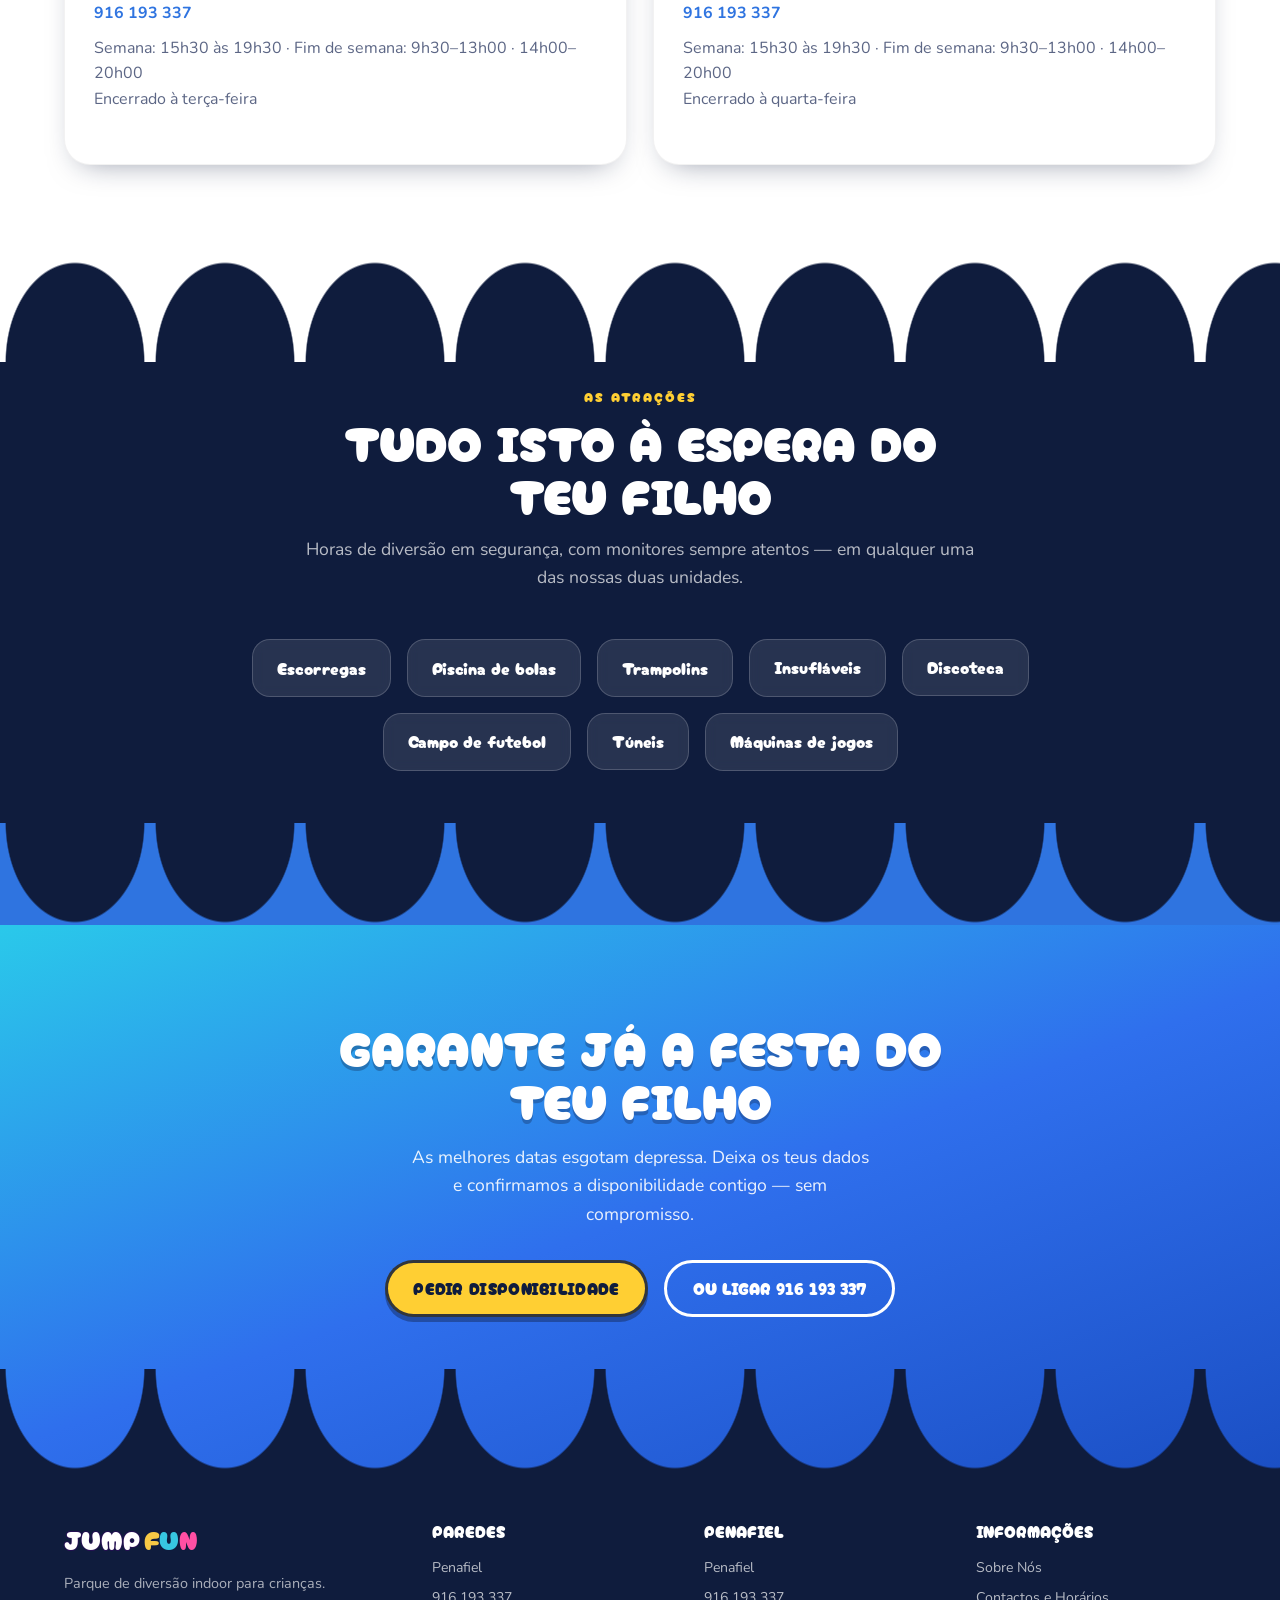
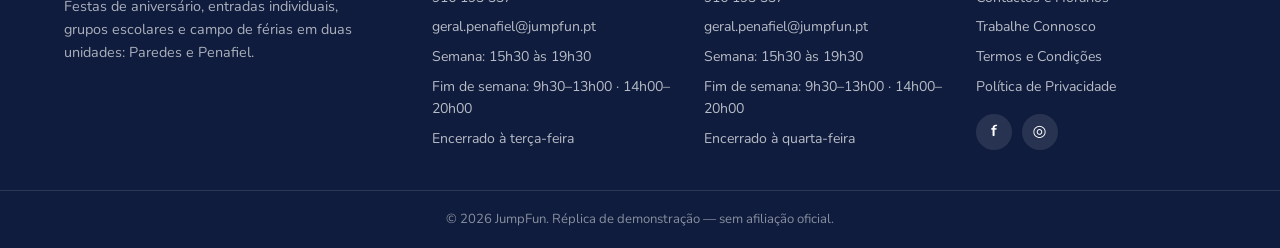
==== commit 74544548: "Coloca video de introducao como fundo do hero (com veu escuro)" ====
--- a/index.html
+++ b/index.html
@@ -9,7 +9,7 @@
   <link rel="preconnect" href="https://fonts.googleapis.com" />
   <link rel="preconnect" href="https://fonts.gstatic.com" crossorigin />
   <link href="https://fonts.googleapis.com/css2?family=Cherry+Bomb+One&family=Nunito:wght@400;600;700;800&display=swap" rel="stylesheet" />
-  <link rel="stylesheet" href="css/styles.css?v=20260718g" />
+  <link rel="stylesheet" href="css/styles.css?v=20260718h" />
 </head>
 <body>
 
@@ -39,6 +39,8 @@
 
   <!-- ===================== HERO ===================== -->
   <section class="hero" id="topo">
+    <video class="hero-video" src="img/introducao.mp4" autoplay muted loop playsinline aria-hidden="true"></video>
+    <div class="hero-overlay" aria-hidden="true"></div>
     <div class="stars" aria-hidden="true"></div>
     <span class="balloon b-pink"   aria-hidden="true"></span>
     <span class="balloon b-purple" aria-hidden="true"></span>
@@ -63,20 +65,6 @@
       </div>
     </div>
     <div class="wave wave-white" aria-hidden="true"></div>
-  </section>
-
-  <!-- ===================== VÍDEO ===================== -->
-  <section class="section section-white" id="video">
-    <div class="container">
-      <div class="section-head">
-        <p class="eyebrow eyebrow-cyan">Vem conhecer-nos</p>
-        <h2>Um espreitar pela diversão</h2>
-        <p class="lead">Carrega no play e vê o que te espera nos nossos parques.</p>
-      </div>
-      <div class="video-frame">
-        <video src="img/introducao.mp4" controls playsinline muted loop autoplay preload="metadata"></video>
-      </div>
-    </div>
   </section>
 
   <!-- ===================== UNIDADES ===================== -->
@@ -406,6 +394,6 @@
     </div>
   </footer>
 
-  <script src="js/main.js?v=20260718g"></script>
+  <script src="js/main.js?v=20260718h"></script>
 </body>
 </html>
--- a/css/styles.css
+++ b/css/styles.css
@@ -177,9 +177,9 @@
 .section-cta { background: linear-gradient(160deg, #2ac9ea 0%, #2f6fed 52%, #1b4fc4 100%); color: #fff; padding-bottom: clamp(6rem, 12vw, 10rem); text-align: center; }
 
 .section-head { text-align: center; max-width: 680px; margin: 0 auto 3rem; position: relative; z-index: 1; }
-.video-frame { max-width: 920px; margin: 0 auto; border-radius: var(--radius-lg); overflow: hidden;
-  box-shadow: var(--shadow); border: 5px solid #fff; background: #0b1730; line-height: 0; }
-.video-frame video { width: 100%; height: auto; display: block; }
+.hero-video { position: absolute; inset: 0; width: 100%; height: 100%; object-fit: cover; z-index: 0; }
+.hero-overlay { position: absolute; inset: 0; z-index: 1;
+  background: linear-gradient(180deg, rgba(11,23,48,.68) 0%, rgba(11,23,48,.72) 55%, rgba(11,23,48,.85) 100%); }
 .section-head h2 { font-size: clamp(1.9rem, 4.6vw, 3rem); text-transform: uppercase; color: var(--magic-night); }
 .section-head.light h2 { color: #fff; }
 .section-head .lead { margin-top: .9rem; }
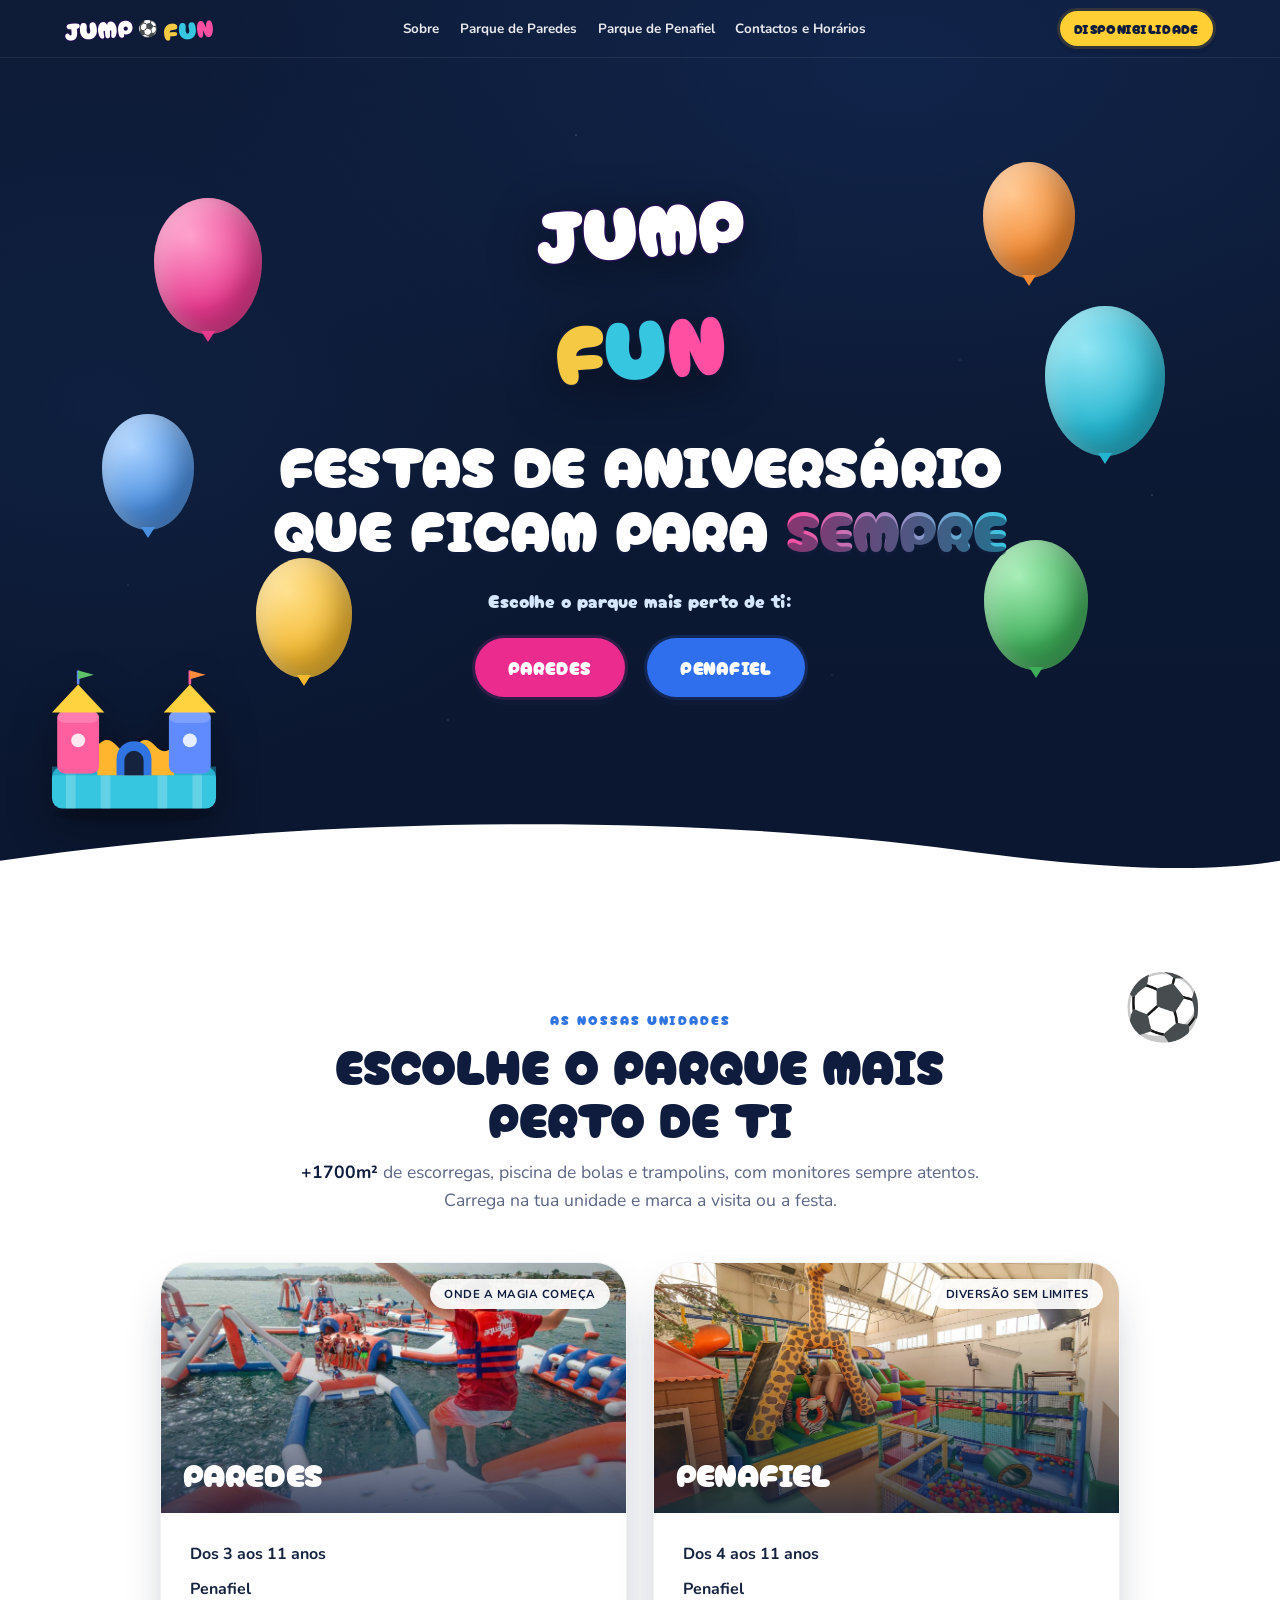
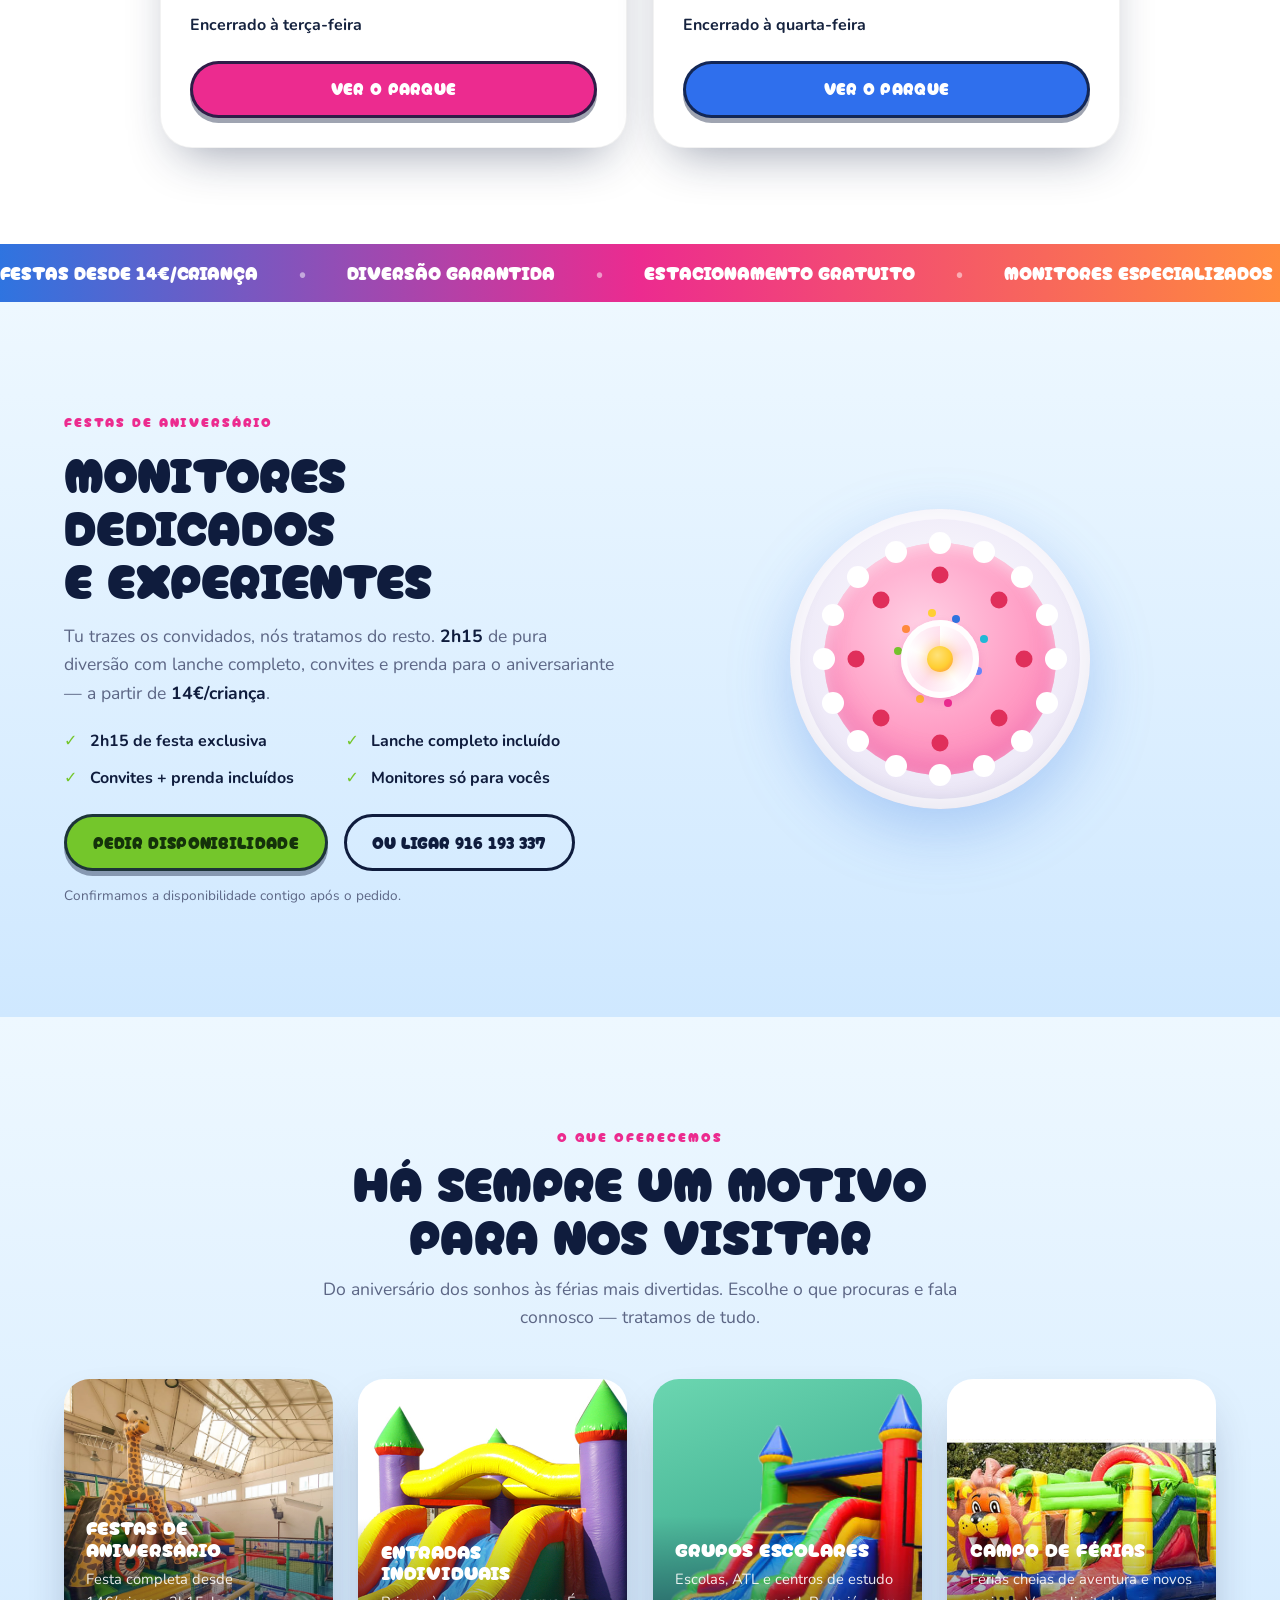
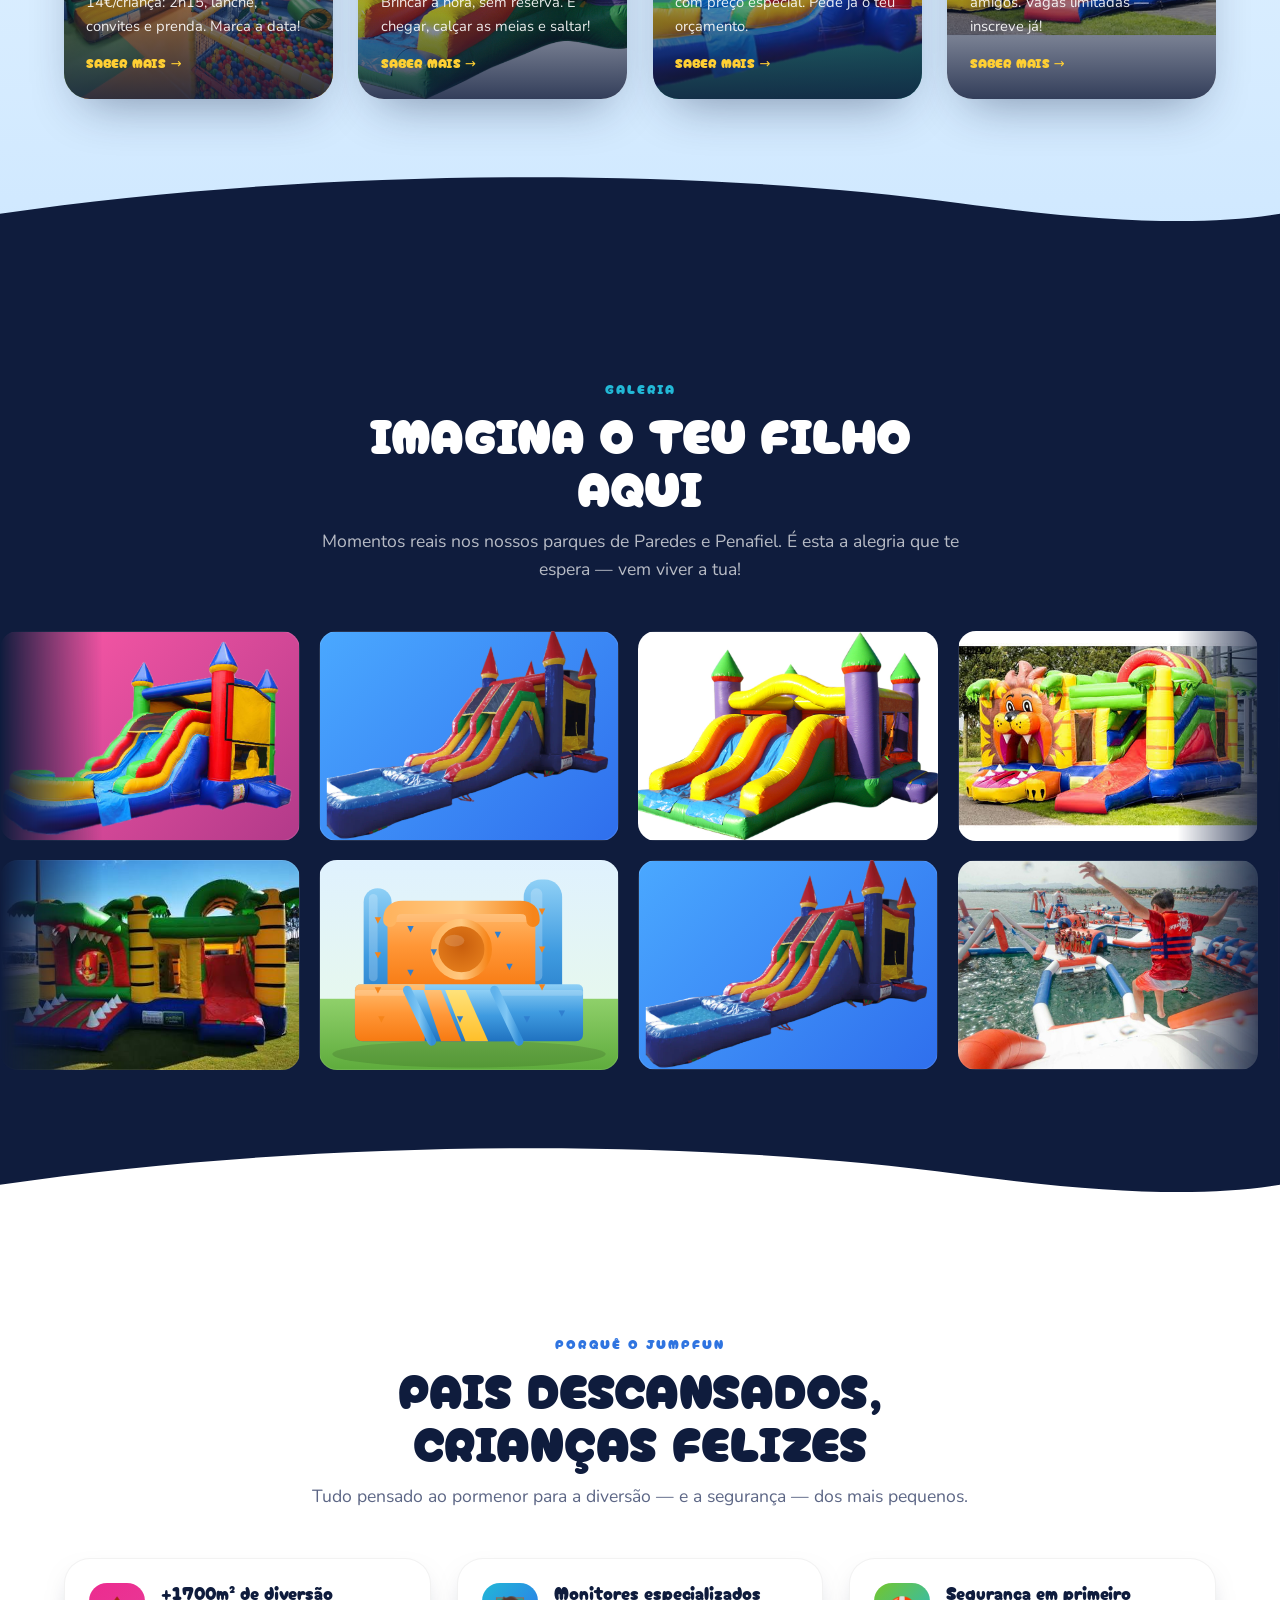
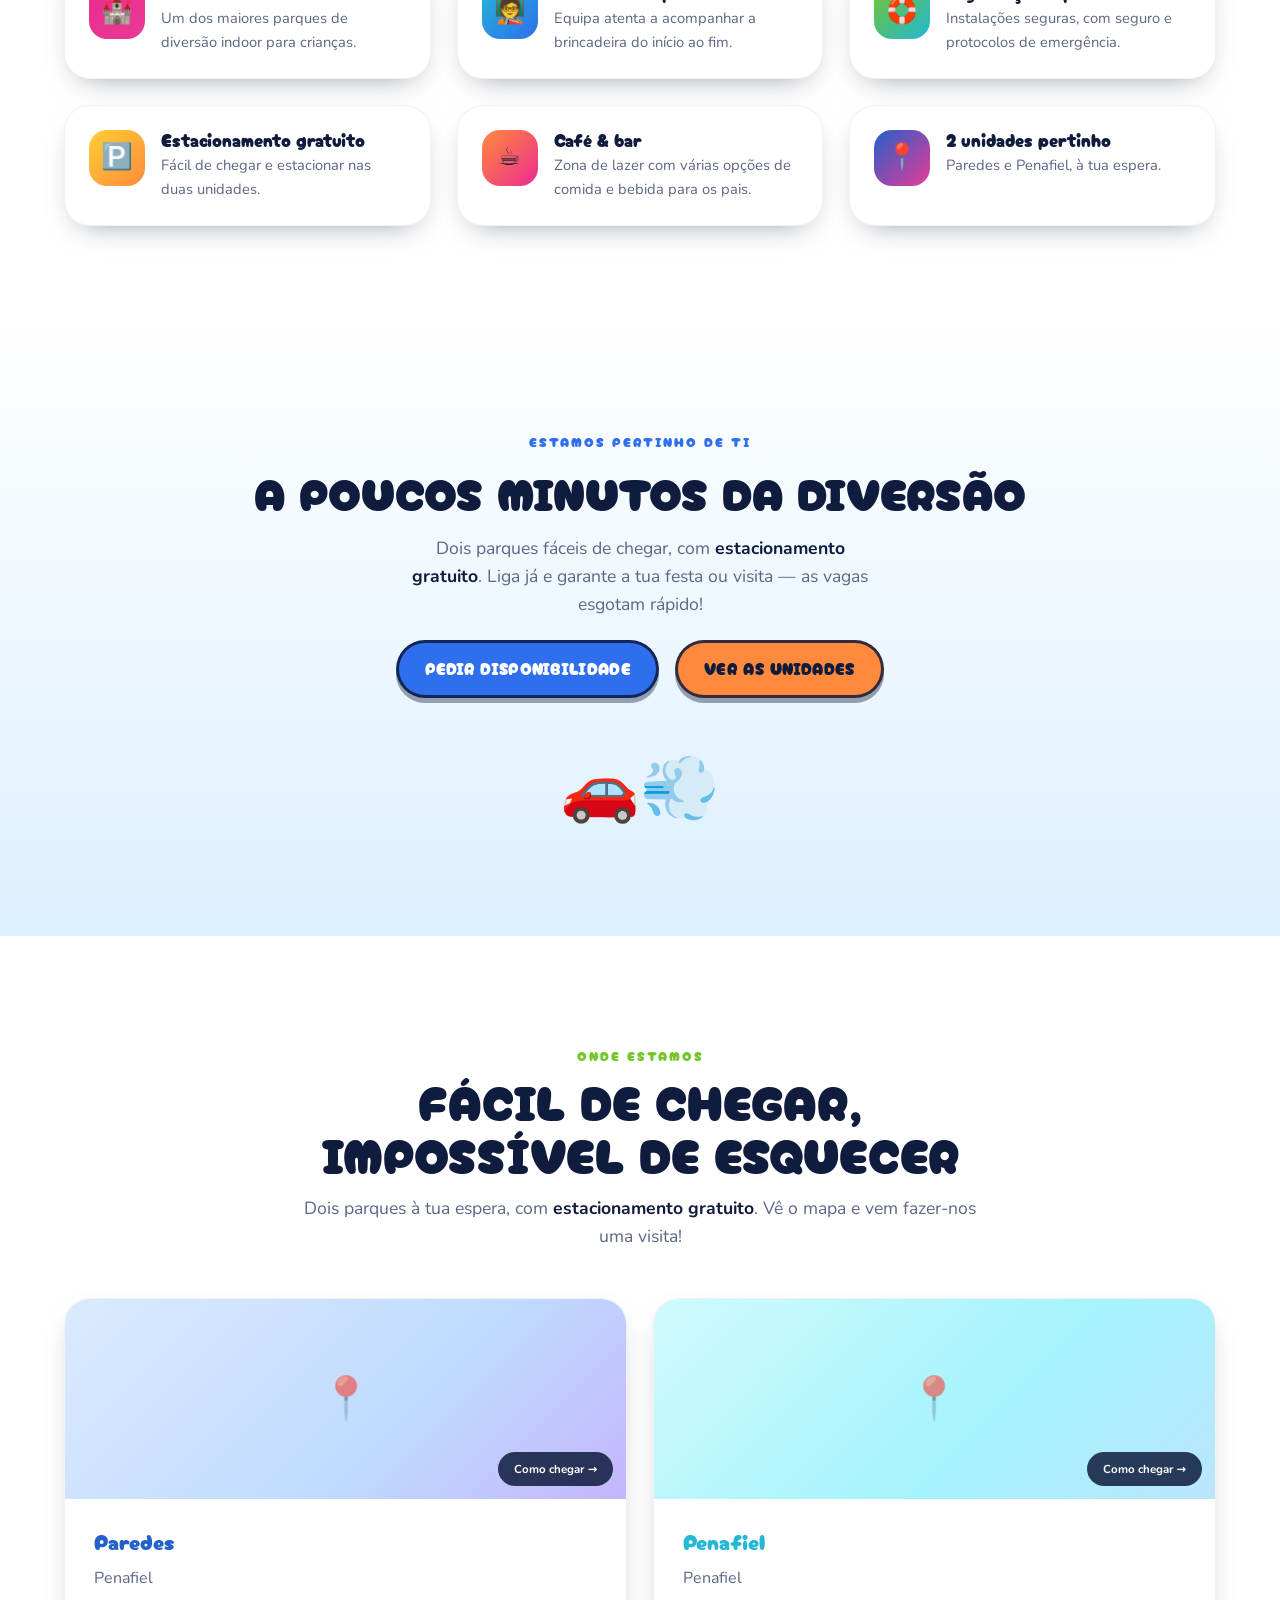
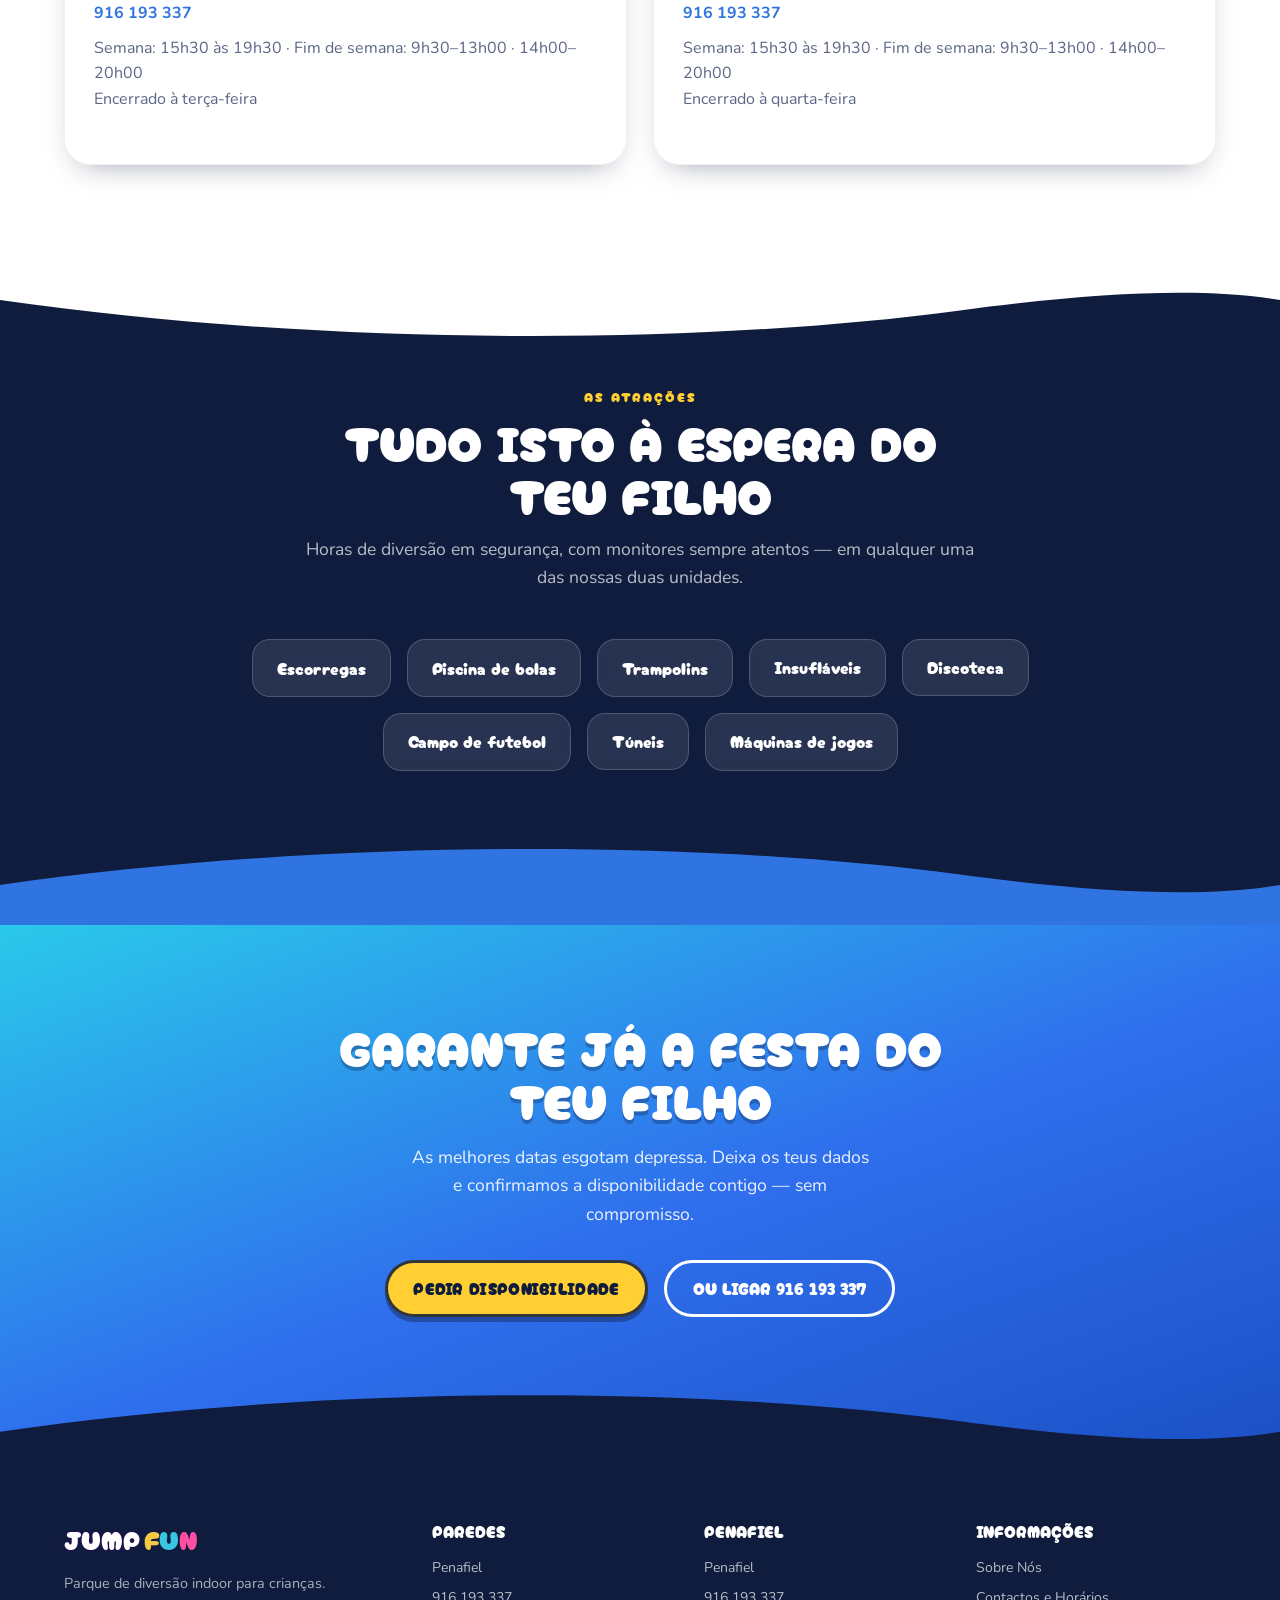
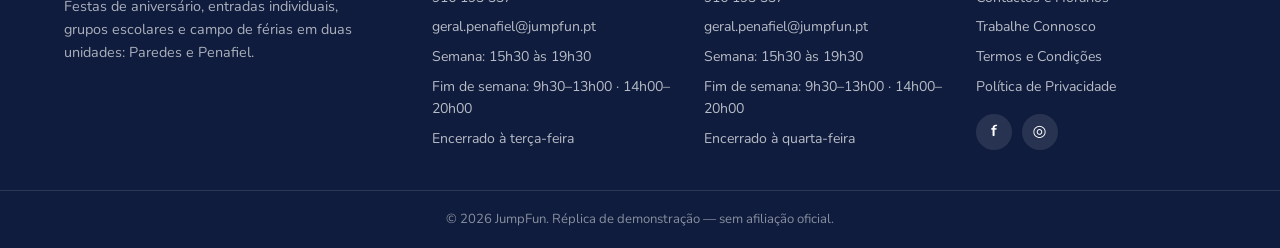
==== commit f4637539: "Ondas passam de festonadas para uma curva unica suave" ====
--- a/index.html
+++ b/index.html
@@ -9,7 +9,7 @@
   <link rel="preconnect" href="https://fonts.googleapis.com" />
   <link rel="preconnect" href="https://fonts.gstatic.com" crossorigin />
   <link href="https://fonts.googleapis.com/css2?family=Cherry+Bomb+One&family=Nunito:wght@400;600;700;800&display=swap" rel="stylesheet" />
-  <link rel="stylesheet" href="css/styles.css?v=20260718h" />
+  <link rel="stylesheet" href="css/styles.css?v=20260718i" />
 </head>
 <body>
 
@@ -394,6 +394,6 @@
     </div>
   </footer>
 
-  <script src="js/main.js?v=20260718h"></script>
+  <script src="js/main.js?v=20260718i"></script>
 </body>
 </html>
--- a/css/styles.css
+++ b/css/styles.css
@@ -159,13 +159,19 @@
   filter: drop-shadow(0 16px 22px rgba(0,0,0,.35)); animation: floaty 6.5s ease-in-out infinite; }
 @media (max-width: 720px) { .hero-inflatable { display: none; } }
 
-/* ---------- Ondas ---------- */
-.wave { position: absolute; left: 0; right: 0; height: clamp(50px, 8vw, 120px); z-index: 4; }
-.wave-white { bottom: -1px; background: #fff; -webkit-mask: radial-gradient(70px 100px at 50% 0, transparent 98%, #000) repeat-x; mask: radial-gradient(70px 100px at 50% 0, transparent 98%, #000) repeat-x; -webkit-mask-size: 150px 100%; mask-size: 150px 100%; }
-.wave-night { bottom: -1px; background: var(--magic-night); -webkit-mask: radial-gradient(70px 100px at 50% 0, transparent 98%, #000) repeat-x; mask: radial-gradient(70px 100px at 50% 0, transparent 98%, #000) repeat-x; -webkit-mask-size: 150px 100%; mask-size: 150px 100%; }
-.wave-purple { bottom: -1px; background: var(--magic-purple); -webkit-mask: radial-gradient(70px 100px at 50% 0, transparent 98%, #000) repeat-x; mask: radial-gradient(70px 100px at 50% 0, transparent 98%, #000) repeat-x; -webkit-mask-size: 150px 100%; mask-size: 150px 100%; }
+/* ---------- Ondas (curva suave) ---------- */
+.wave { position: absolute; left: 0; right: 0; height: clamp(46px, 7vw, 96px); z-index: 4;
+  -webkit-mask: url("data:image/svg+xml,%3Csvg xmlns='http://www.w3.org/2000/svg' viewBox='0 0 1440 120' preserveAspectRatio='none'%3E%3Cpath d='M0,66 C360,4 780,4 1080,52 C1230,76 1350,84 1440,66 L1440,120 L0,120 Z' fill='%23000'/%3E%3C/svg%3E") no-repeat;
+  mask: url("data:image/svg+xml,%3Csvg xmlns='http://www.w3.org/2000/svg' viewBox='0 0 1440 120' preserveAspectRatio='none'%3E%3Cpath d='M0,66 C360,4 780,4 1080,52 C1230,76 1350,84 1440,66 L1440,120 L0,120 Z' fill='%23000'/%3E%3C/svg%3E") no-repeat;
+  -webkit-mask-size: 100% 100%; mask-size: 100% 100%; }
+.wave-white { bottom: -1px; background: #fff; }
+.wave-night { bottom: -1px; background: var(--magic-night); }
+.wave-purple { bottom: -1px; background: var(--magic-purple); }
 .has-wave-night, .has-wave-white, .has-wave-purple { position: relative; }
-.has-wave-top-white::before { content: ""; position: absolute; top: -1px; left: 0; right: 0; height: clamp(50px,8vw,120px); background: #fff; -webkit-mask: radial-gradient(70px 100px at 50% 100%, transparent 98%, #000) repeat-x; mask: radial-gradient(70px 100px at 50% 100%, transparent 98%, #000) repeat-x; -webkit-mask-size: 150px 100%; mask-size: 150px 100%; z-index: 4; }
+.has-wave-top-white::before { content: ""; position: absolute; top: -1px; left: 0; right: 0; height: clamp(46px,7vw,96px); background: #fff; z-index: 4;
+  -webkit-mask: url("data:image/svg+xml,%3Csvg xmlns='http://www.w3.org/2000/svg' viewBox='0 0 1440 120' preserveAspectRatio='none'%3E%3Cpath d='M0,54 C360,116 780,116 1080,68 C1230,44 1350,36 1440,54 L1440,0 L0,0 Z' fill='%23000'/%3E%3C/svg%3E") no-repeat;
+  mask: url("data:image/svg+xml,%3Csvg xmlns='http://www.w3.org/2000/svg' viewBox='0 0 1440 120' preserveAspectRatio='none'%3E%3Cpath d='M0,54 C360,116 780,116 1080,68 C1230,44 1350,36 1440,54 L1440,0 L0,0 Z' fill='%23000'/%3E%3C/svg%3E") no-repeat;
+  -webkit-mask-size: 100% 100%; mask-size: 100% 100%; }
 
 /* ---------- Secções ---------- */
 .section { padding: clamp(3.5rem, 8vw, 6rem) 0; position: relative; }
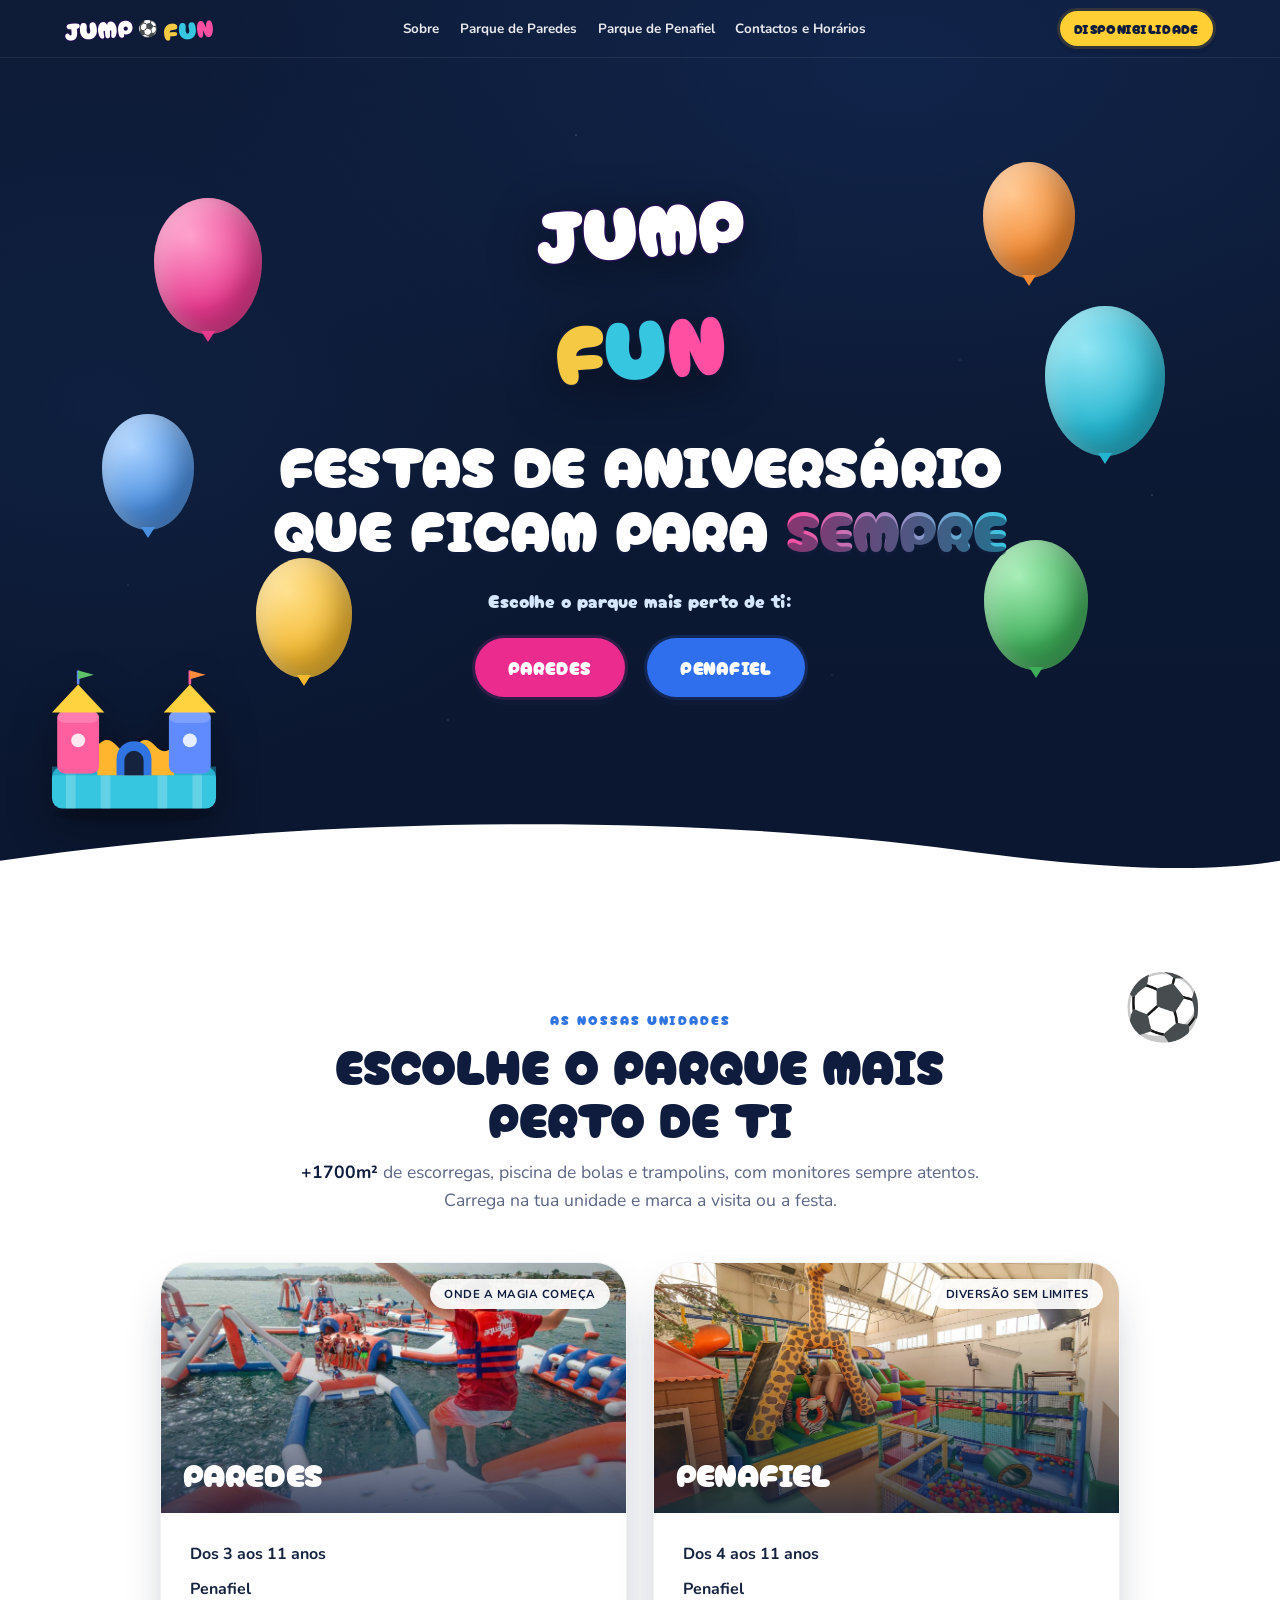
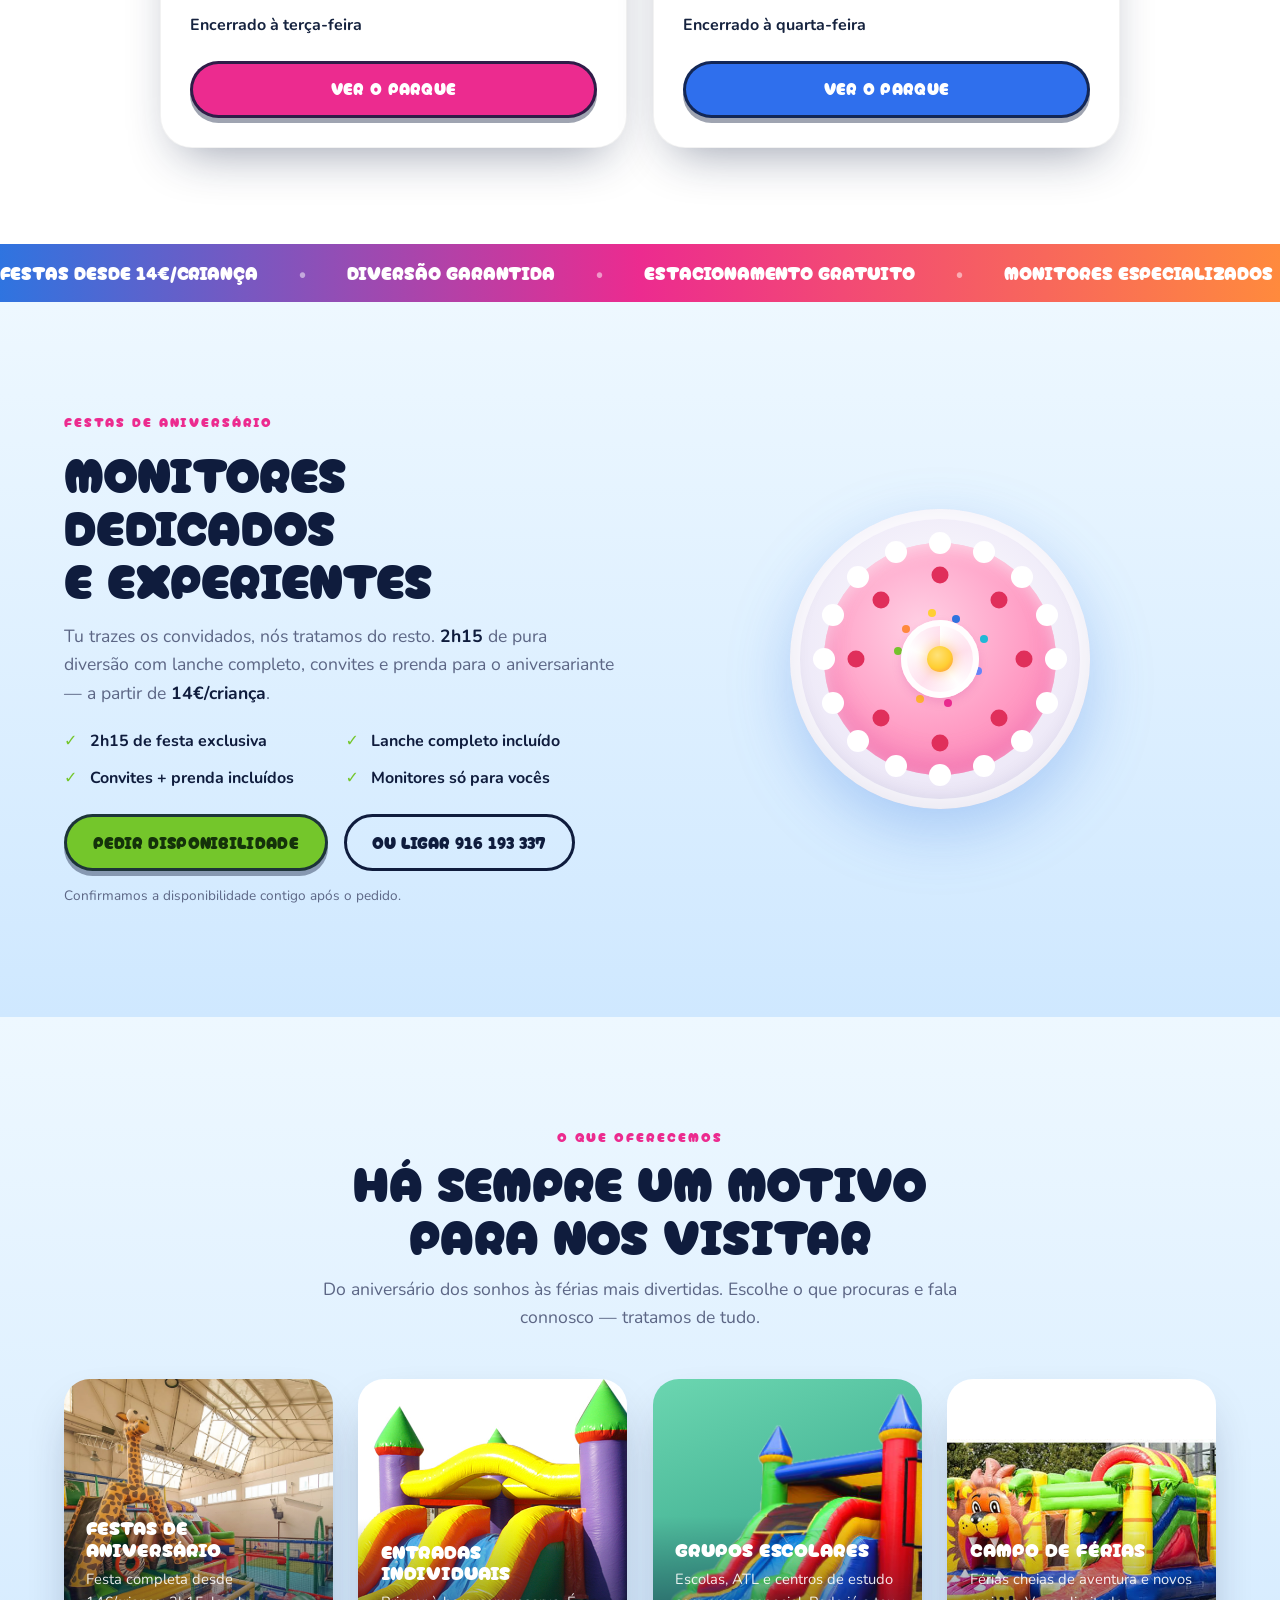
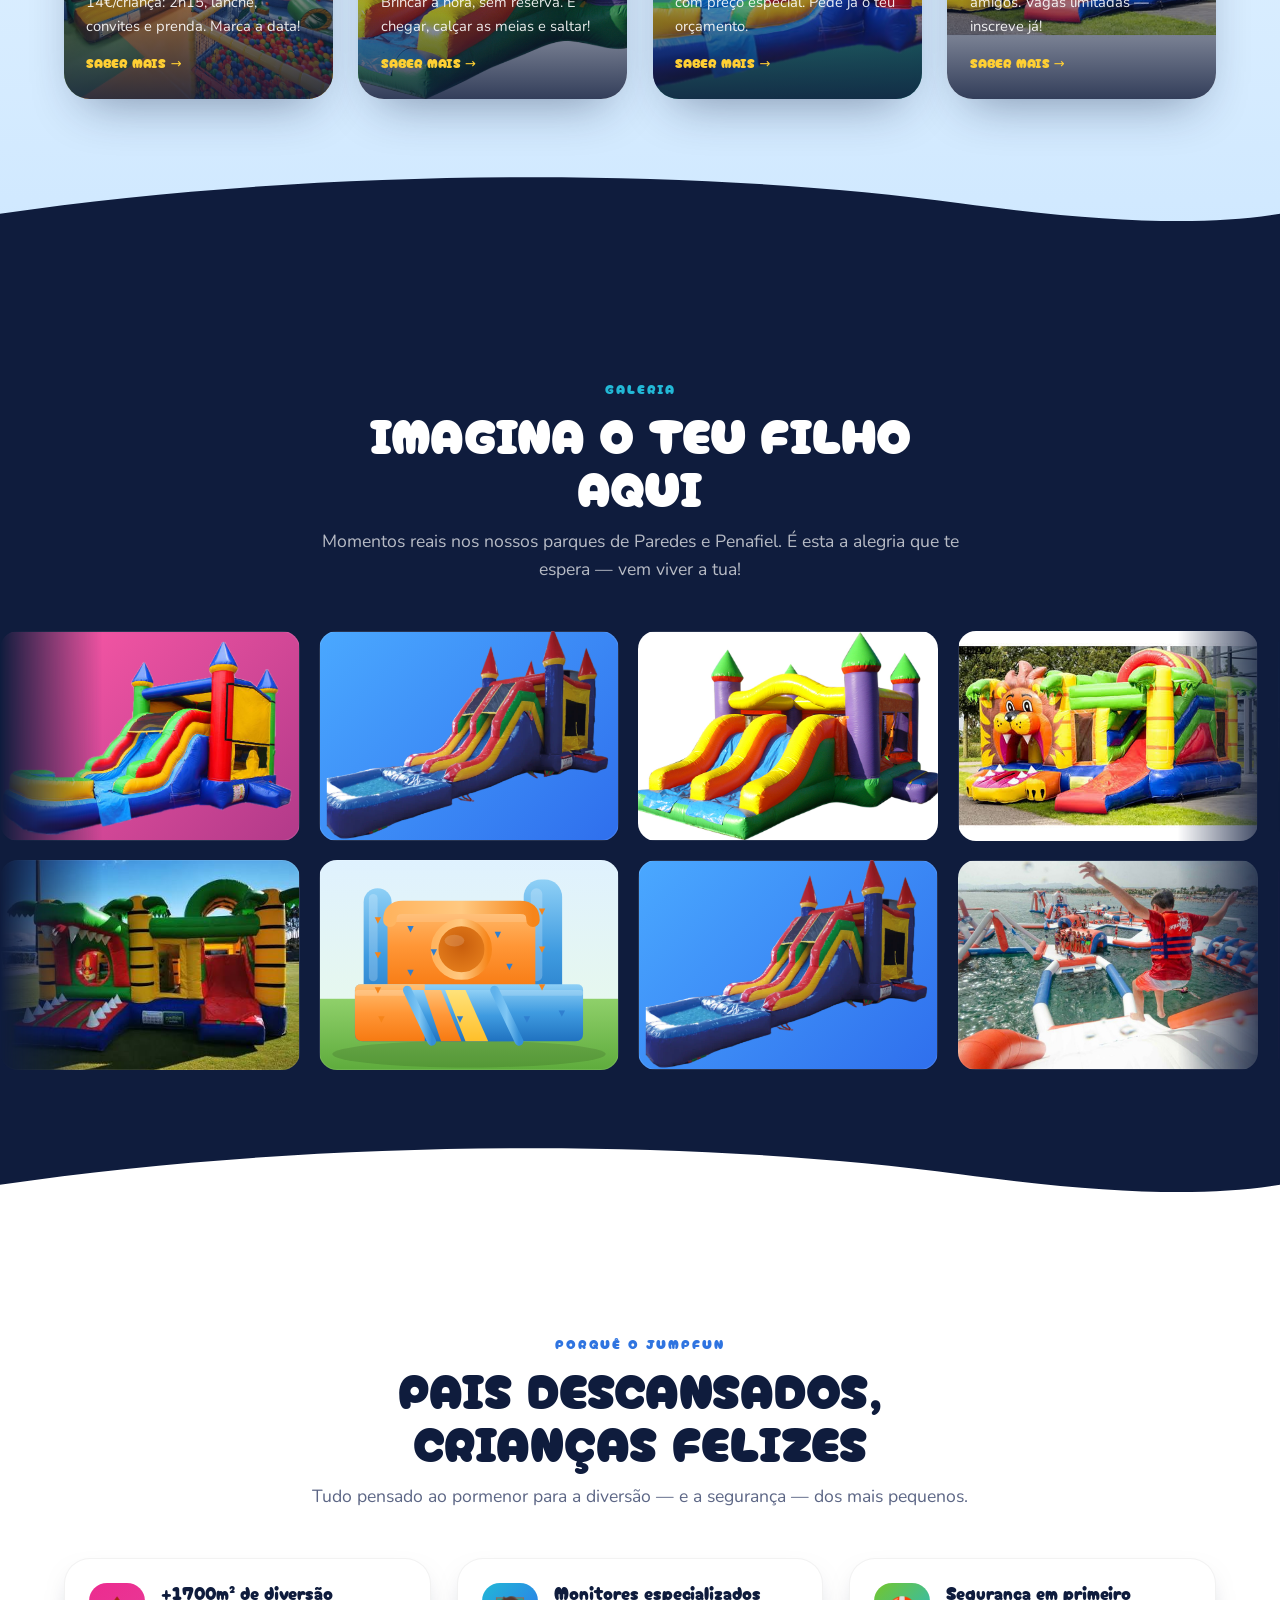
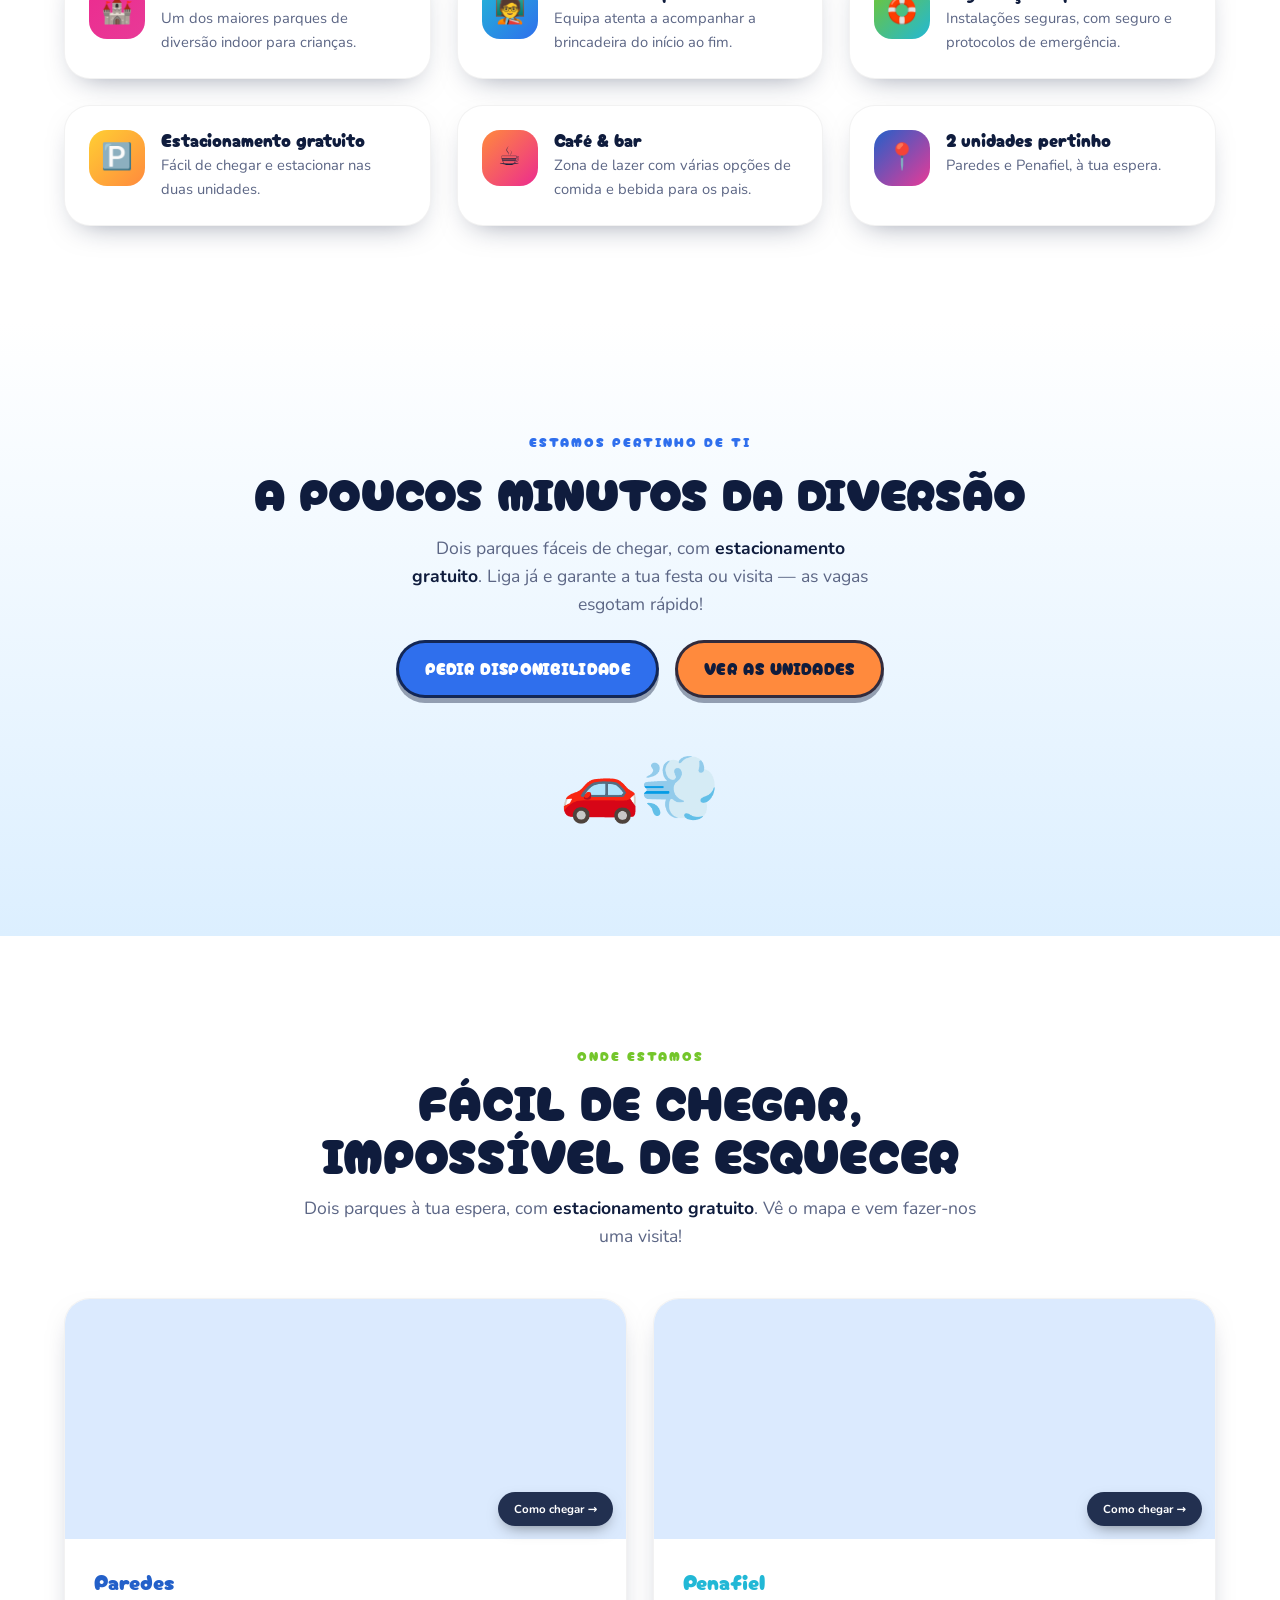
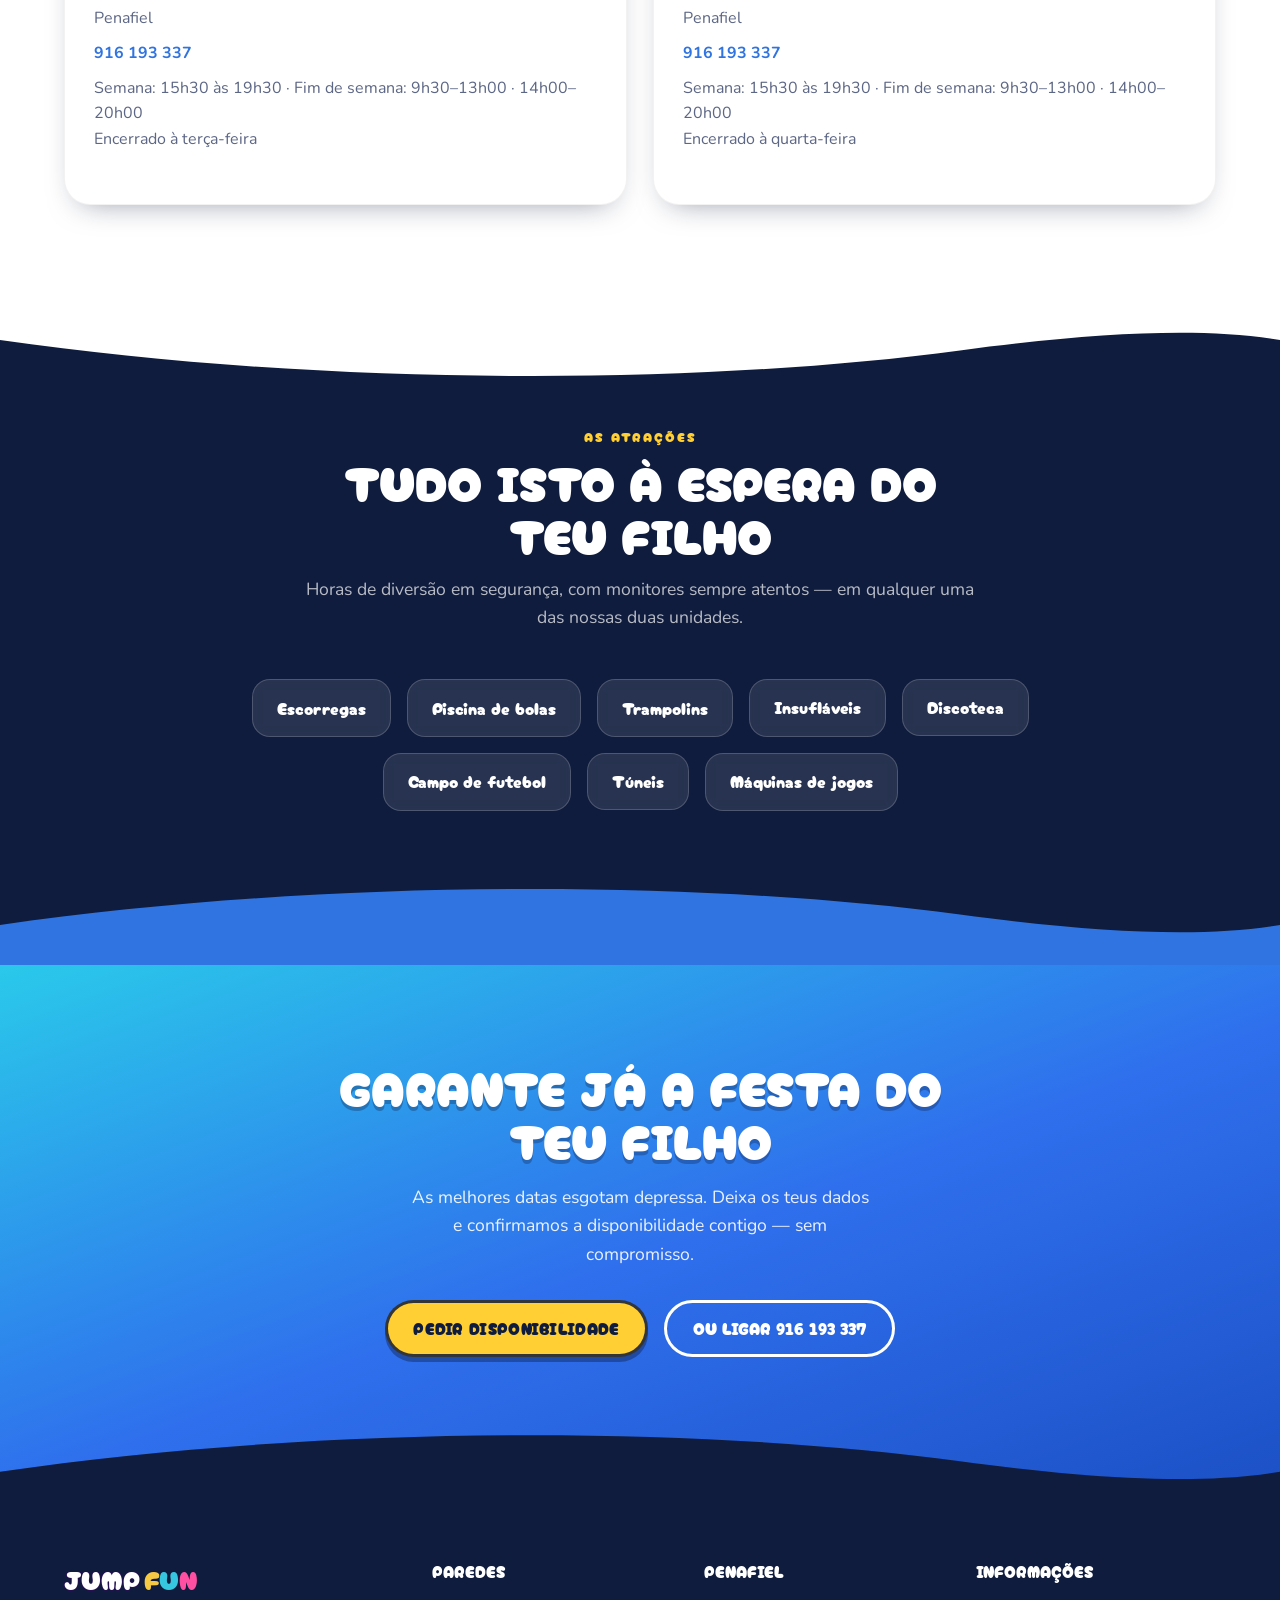
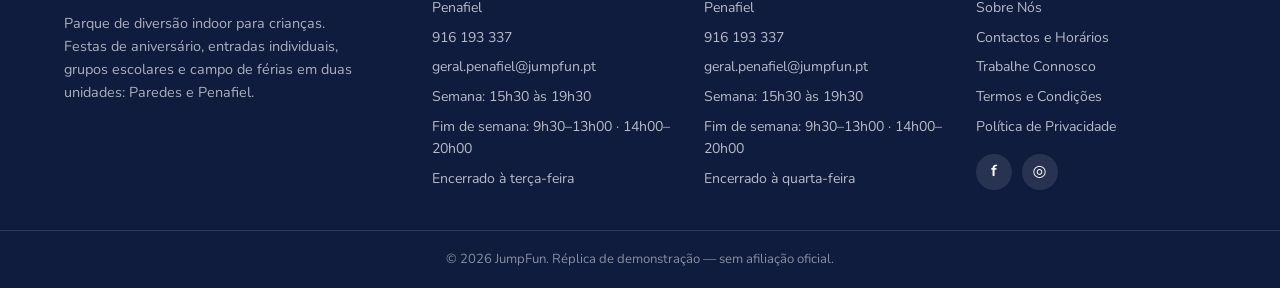
==== commit 0cf0c2d1: "Substitui placeholder por mapa real do Google Maps (iframe) na localizacao" ====
--- a/index.html
+++ b/index.html
@@ -9,7 +9,7 @@
   <link rel="preconnect" href="https://fonts.googleapis.com" />
   <link rel="preconnect" href="https://fonts.gstatic.com" crossorigin />
   <link href="https://fonts.googleapis.com/css2?family=Cherry+Bomb+One&family=Nunito:wght@400;600;700;800&display=swap" rel="stylesheet" />
-  <link rel="stylesheet" href="css/styles.css?v=20260718i" />
+  <link rel="stylesheet" href="css/styles.css?v=20260718j" />
 </head>
 <body>
 
@@ -276,9 +276,10 @@
       </div>
       <div class="grid grid-2 locations">
         <article class="loc-card">
-          <a class="loc-map map-smf" href="https://www.google.com/maps/search/Parque+JumpFun+Paredes" target="_blank" rel="noopener noreferrer">
-            <span class="loc-pin">Como chegar →</span>
-          </a>
+          <div class="loc-map">
+            <iframe src="https://www.google.com/maps?q=Paredes,Portugal&output=embed" title="Mapa do parque de Paredes" loading="lazy" allowfullscreen referrerpolicy="no-referrer-when-downgrade"></iframe>
+            <a class="loc-pin" href="https://www.google.com/maps/search/Paredes,+Portugal" target="_blank" rel="noopener noreferrer">Como chegar →</a>
+          </div>
           <div class="loc-body">
             <h3 class="c-violet">Paredes</h3>
             <ul class="plain-list">
@@ -289,9 +290,10 @@
           </div>
         </article>
         <article class="loc-card">
-          <a class="loc-map map-oaz" href="https://www.google.com/maps/search/Parque+JumpFun+Penafiel" target="_blank" rel="noopener noreferrer">
-            <span class="loc-pin">Como chegar →</span>
-          </a>
+          <div class="loc-map">
+            <iframe src="https://www.google.com/maps?q=Penafiel,Portugal&output=embed" title="Mapa do parque de Penafiel" loading="lazy" allowfullscreen referrerpolicy="no-referrer-when-downgrade"></iframe>
+            <a class="loc-pin" href="https://www.google.com/maps/search/Penafiel,+Portugal" target="_blank" rel="noopener noreferrer">Como chegar →</a>
+          </div>
           <div class="loc-body">
             <h3 class="c-cyan">Penafiel</h3>
             <ul class="plain-list">
@@ -394,6 +396,6 @@
     </div>
   </footer>
 
-  <script src="js/main.js?v=20260718i"></script>
+  <script src="js/main.js?v=20260718j"></script>
 </body>
 </html>
--- a/css/styles.css
+++ b/css/styles.css
@@ -335,11 +335,10 @@
 
 /* ---------- Localização ---------- */
 .loc-card { background: #fff; border: 1px solid rgba(0,0,0,.05); border-radius: var(--radius); overflow: hidden; box-shadow: var(--shadow-sm); }
-.loc-map { position: relative; display: block; height: 200px; background: linear-gradient(135deg,#c7d2fe,#a5b4fc); }
-.map-smf { background: linear-gradient(135deg,#dbeafe,#bfdbfe 60%,#c4b5fd); }
-.map-oaz { background: linear-gradient(135deg,#cffafe,#a5f3fc 60%,#bae6fd); }
-.loc-map::after { content: "📍"; position: absolute; inset: 0; display: grid; place-items: center; font-size: 2.6rem; opacity: .6; }
-.loc-pin { position: absolute; bottom: .8rem; right: .8rem; background: rgba(15,28,61,.85); color: #fff; font-weight: 700; font-size: .72rem; padding: .5rem 1rem; border-radius: 999px; z-index: 2; }
+.loc-map { position: relative; display: block; height: 240px; background: #dbeafe; }
+.loc-map iframe { width: 100%; height: 100%; border: 0; display: block; }
+.loc-pin { position: absolute; bottom: .8rem; right: .8rem; background: rgba(15,28,61,.9); color: #fff; font-weight: 700; font-size: .72rem; padding: .5rem 1rem; border-radius: 999px; z-index: 2; box-shadow: 0 6px 16px -6px rgba(0,0,0,.5); }
+.loc-pin:hover { background: var(--magic-blue); }
 .loc-body { padding: 1.8rem; }
 .loc-body h3 { font-size: 1.4rem; margin-bottom: .8rem; }
 .c-violet { color: var(--magic-violet); }
